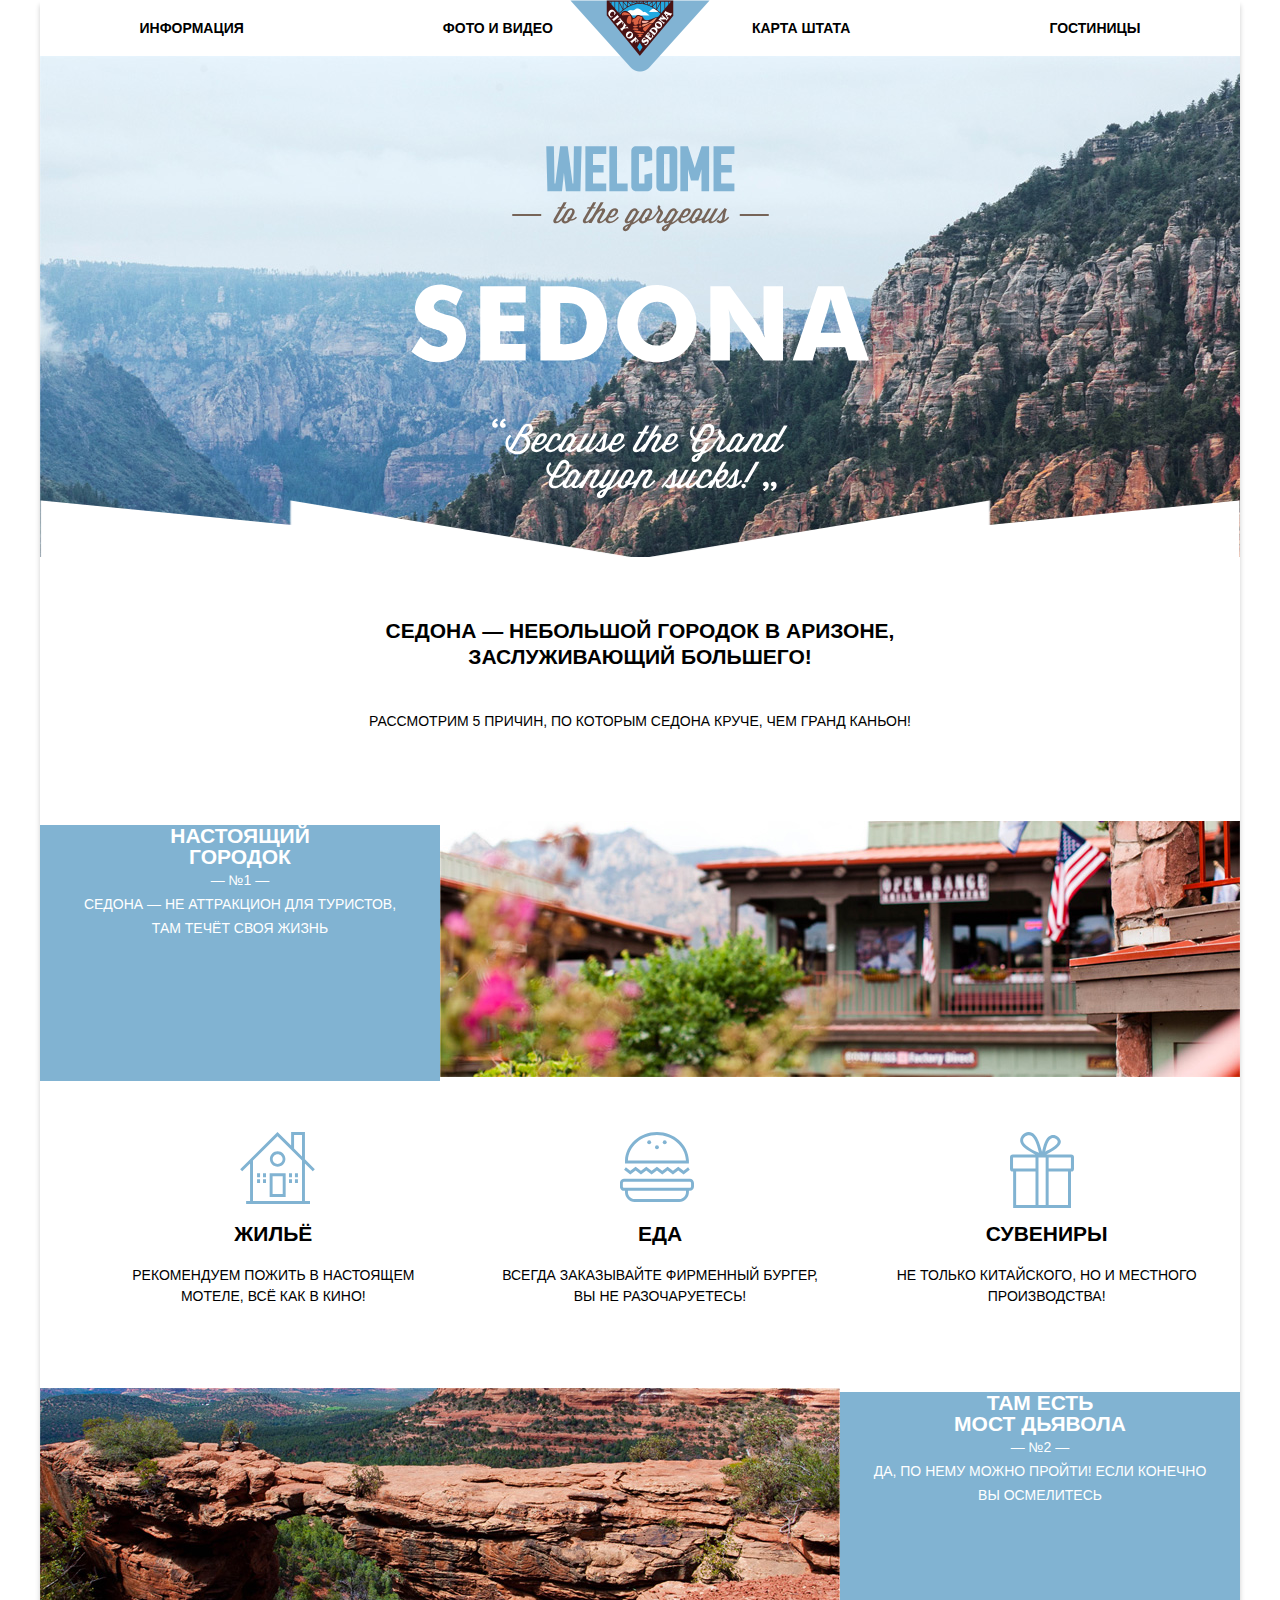
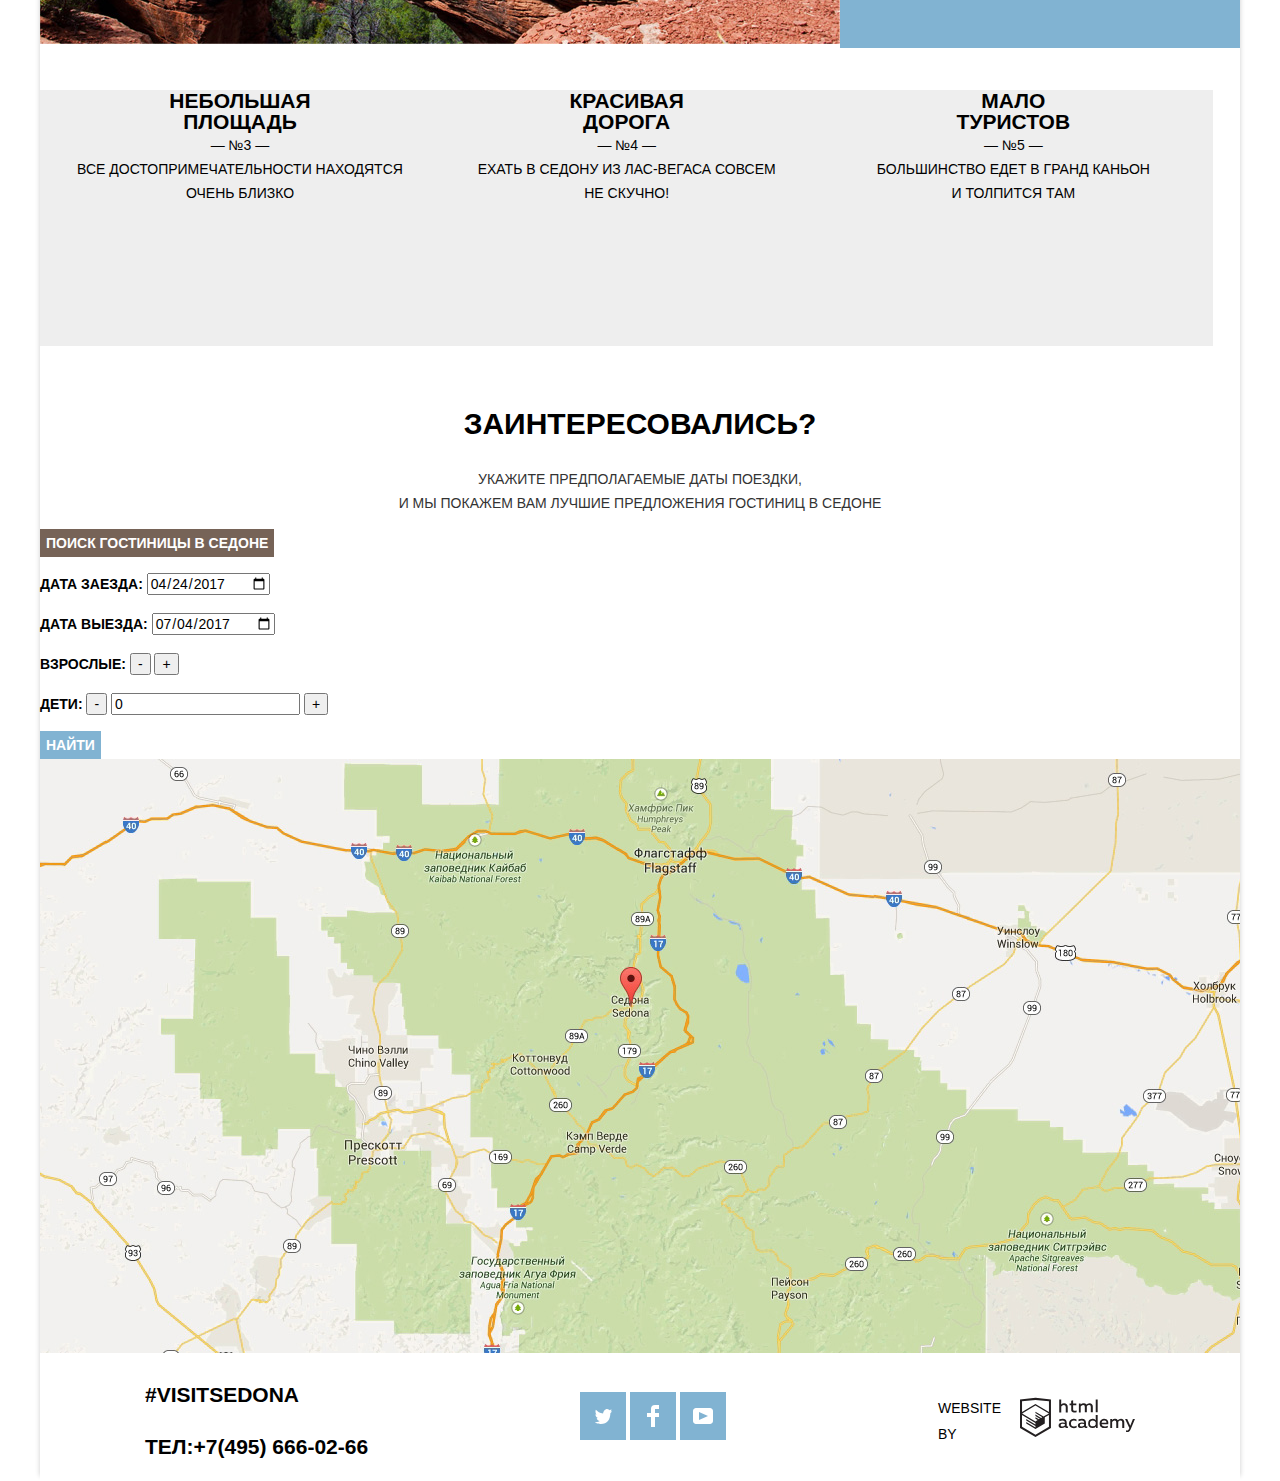
==== index.html @ 9dce5b5a "Личный проект: начинаем строить сетку на флексах" ====
<!DOCTYPE html>
<html lang="ru">
  <head>
    <meta charset="utf-8">
    <title>HTML Academy: Седона</title>
    <link href="css/normalize.css" rel="stylesheet">
    <link href="css/style.css" rel="stylesheet">
  </head>
  <body class="main-page">

    <header class="main-header">
        <a class="main-header-logo" href="index.html">
          <img src="img/logo.png" alt="Логотип в виде треугольника голубого цвета. Надпись на логотипе: City of Sedona" width="140" height="71">
        </a>
      
      <nav class="main-navigation">
        <ul class="site-navigation">
          <li class="nav-left" ><a href="info.html">Информация</a></li>
          <li class="nav-left"><a href="media.html">Фото и видео</a></li>
          
          <li class="nav-right"><a href="map.html">Карта штата</a></li>
          <li class="nav-right"><a href="hotels.html">Гостиницы</a></li>
        </ul>
      </nav>
    </header>
    <main class="container index-container">
      <h1 class="visually-hidden">Город Седона</h1>

      <section class="hero">
        <h2 class="visually-hidden">Добро пожаловать в Седону</h2>
        <p class="hero-tense">
          <img src="img/intro-welcome.svg" alt="Надпись: Добро пожаловать в великолепную Седону. Потому что Гранд Каньон плох" width="459" height="353">
        </p>
        </section>
                
      <section class="features">
        <div class="features-main">
          <h2 class="features-title">Седона — небольшой городок в Аризоне,<br>
          заслуживающий большего!</h2>
          <p class="features-tense">Рассмотрим 5 причин, по которым Седона круче, чем Гранд Каньон!</p>
        </div>
        <ul class="features-reasons">
          <li class="features-items item-№1">
            <p class="features-items-accent">Настоящий<br>
              городок<br>
              <span class="features-number">— №1 —</span><br>
              <span class="features-text">Седона — не аттракцион для туристов,<br>
              там течёт своя жизнь</span>
              </p>
              <p class="features-view">
                <img src="img/feature-picture.jpg" alt="Изображение дома с открытой верандой" width="800" height="256">
              </p>
          </li>
          <li class="features-items item-block1">
            <ul class="features-drops">
              <li class="features-housing">
                <h3>Жильё</h3>
                <p class="features-text">Рекомендуем пожить в настоящем<br>
                мотеле, всё как в кино!
                </p> 
              </li>
              <li class="features-food">
                <h3>Еда</h3>
                <p class="features-text">Всегда заказывайте фирменный бургер,<br>
                вы не разочаруетесь!
                </p>
              </li>
              <li class="features-gift">
                <h3>Сувениры</h3>
                <p class="features-text">Не только китайского, но и местного<br>
                производства!
                </p>
              </li>
            </ul>
          </li>
          <li class="features-items item-№2">
            <p class="features-view">
              <img src="img/feature-picture2.jpg" alt="Изображение скалистой местности" width="800" height="256">
            </p>
            <p class="features-items-accent">Там есть<br>
              Мост дьявола<br>
              <span class="features-number">— №2 —</span><br>
              <span class="features-text">Да, по нему можно пройти! Если конечно <br>
              вы осмелитесь</span>
            </p>
          </li>
          <li class="features-items item-block2"> <!--добавила список-->
            <ul class="features-last-items">
              <li class="features-items item-№3">
                <p class="features-items-dim">Небольшая<br>
                  площадь<br> 
                  <span class="features-number">— №3 —</span><br> 
                  <span class="features-text">Все достопримечательности находятся <br> 
                  очень близко</span>
                </p>
              </li>
              <li class="features-items item-№4">
                <p class="features-items-dim">Красивая<br>
                дорога<br> 
                  <span class="features-number">— №4 —</span><br> 
                  <span class="features-text">Ехать в Седону из Лас-Вегаса совсем<br> 
                  не скучно!</span>
                 </p>
              </li>
              <li class="features-items item-№5">
                <p class="features-items-dim">Мало<br>
                туристов<br>
                  <span class="features-number"> — №5 —</span><br> 
                  <span class="features-text">Большинство едет в Гранд Каньон<br> 
                  и толпится там</span>
                </p>
              </li>
            </ul>
          </li>
        </ul>
      </section>

      <section class="search">
        <h2 class="search-title type-face1">Заинтересовались?</h2>
        <p class="search-info type-face2">Укажите предполагаемые даты поездки,<br>
          и мы покажем вам лучшие предложения гостиниц в Седоне</p>
        <p> <button class="button button-dark" type="button">Поиск гостиницы в Седоне</button></p>

        <div class="search-form">
        <form action="https://echo.htmlacademy.ru" method="post">
          <p class="input-info">
            <label for="date-of-arrival">Дата заезда:</label>
            <input type="date" id="date-of-arrival" name="date" value="2017-04-24">
          </p>
          <p class="input-info">
            <label for="date-of-departure">Дата выезда:</label>
            <input type="date" id="date-of-departure" name="date" value="2017-07-04">
          </p>
          <p class="input-info">Взрослые:
            <button type="button">-</button>
            <label class="visually-hidden">Укажите количество взрослых
            <input type="number" name="adults" value="2">
            </label>
            <button type="button">+</button>
          </p>
          <p class="input-info">Дети:
            <button type="button">-</button>
            <label class="visually-hidden">Укажите количество детей</label>
            <input type="number" name="children" value="0">
            <button type="button">+</button>
          </p>
          <button class="button button-light" type="submit">Найти</button>
        </form>
        </div>
      </section>
      <section class="map">
      <img src="img/map.jpg" alt="Город Седона на карте штата" width="1200" height="593">
      </section>
    </main>

    <footer class="main-footer">
      <p class="footer-contacts"> 
        <span>#visitSEDONA</span><br>
        <a href="tel:+74956660266">Тел:+7(495) 666-02-66</a>
      </p>
      <ul  class="footer-social">
        <li>
          <a class="social-button" href="#" aria-label="Твиттер">
          <svg xmlns="http://www.w3.org/2000/svg" xmlns:xlink="http://www.w3.org/1999/xlink" width="17" height="15" viewBox="0 0 17 15"><path fill="#FFF" d="M10.95.144c1.685-.496 2.984.27 3.577 1.179.673-.231 1.331-.481 2.011-.708a2.345 2.345 0 0 1-.857 1.768c.685.17 1.304-.491 1.304-.491-.169 1-1.006 1.788-1.563 2.024-.231 6.75-3.175 11.217-10.077 11.082h-.446c-.41 0-4.164-.46-4.898-1.887 2.271.196 3.893-.422 4.693-1.177-.96-.3-2.679-.477-2.979-2.95.349.106.564.228 1.19.119C1.705 8.247.374 7.53.448 5.33c.285.328 1.067.536 1.34.472C1.085 5.561-.182 2.442.894.85c1.818 1.854 3.735 3.606 7.152 3.773C8.254 2.33 9.183.793 10.95.144z"/></svg>
          </a>
        </li>
        <li>
          <a class="social-button" href="#" aria-label="Фейсбук">
          <svg xmlns="http://www.w3.org/2000/svg" width="12" height="22" viewBox="0 0 12 22"><path fill="#FFF" d="M12 4V0H8a4 4 0 0 0-4 4v4H0v4h4v10h4V12h4V8H8V4h4z"/></svg>
          </a>
        </li>
        <li>
          <a class="social-button" href="#" aria-label="YouTube">
            <svg xmlns="http://www.w3.org/2000/svg" xmlns:xlink="http://www.w3.org/1999/xlink" width="20" height="16" viewBox="0 0 20 16"><path fill="#FFF" d="M17 0H3C1.35 0 0 1.35 0 3v10c0 1.65 1.35 3 3 3h14c1.65 0 3-1.35 3-3V3c0-1.65-1.35-3-3-3zM6.027 11.998V4.002L15.014 8l-8.987 3.998z"/></svg>
          </a>
        </li>
      </ul>
      <p class="footer-copyright"> Website by 
        <a href="https://htmlacademy.ru/intensive/htmlcss">
        <svg id="Layer_1" data-name="Layer 1" xmlns="http://www.w3.org/2000/svg" width="115" height="41" viewBox="0 0 108.08 36.85"><title>logo-htmlacademy-small1</title><path d="M44.61,26.88a2,2,0,0,0,.55-0.1v1.33a3.25,3.25,0,0,1-1.18.21,1.67,1.67,0,0,1-1.67-1,4.84,4.84,0,0,1-3.14,1.08c-1.51,0-2.91-.83-2.91-2.55,0-2.13,2-2.79,3.71-2.79a11.08,11.08,0,0,1,2.17.25v-0.3c0-1-.76-1.77-2.19-1.77a7.42,7.42,0,0,0-3,.64v-1.7a10.21,10.21,0,0,1,3.19-.55c2.36,0,3.81,1.12,3.81,3.65v3a0.54,0.54,0,0,0,.49.59h0.17Zm-6.44-1.13A1.35,1.35,0,0,0,39.63,27h0.11a3.39,3.39,0,0,0,2.41-1V24.58a9.72,9.72,0,0,0-1.81-.21c-1,0-2.16.33-2.16,1.38h0Zm12.36-6.11a5,5,0,0,1,2.57.64V22a4.08,4.08,0,0,0-2.3-.7,2.75,2.75,0,1,0,0,5.49,5,5,0,0,0,2.43-.64v1.71a6.27,6.27,0,0,1-2.76.57A4.21,4.21,0,0,1,46,24.51q0-.21,0-0.41a4.32,4.32,0,0,1,4.18-4.46h0.38Zm12.17,7.24a2,2,0,0,0,.55-0.1v1.33a3.25,3.25,0,0,1-1.18.21,1.67,1.67,0,0,1-1.67-1,4.84,4.84,0,0,1-3.14,1.08c-1.51,0-2.91-.83-2.91-2.55,0-2.13,2-2.79,3.71-2.79a11.08,11.08,0,0,1,2.17.25v-0.3c0-1-.76-1.77-2.19-1.77a7.42,7.42,0,0,0-3,.64v-1.7a10.21,10.21,0,0,1,3.19-.55c2.36,0,3.81,1.12,3.81,3.65v3a0.54,0.54,0,0,0,.49.59h0.17Zm-6.44-1.13A1.35,1.35,0,0,0,57.73,27h0.11a3.39,3.39,0,0,0,2.41-1V24.58a9.72,9.72,0,0,0-1.81-.21c-1.06,0-2.16.33-2.16,1.38h0ZM73,16V28.2H71.35V26.88a3.88,3.88,0,0,1-3.19,1.54,4.4,4.4,0,0,1,0-8.78,3.81,3.81,0,0,1,3,1.3V16H73Zm-4.53,5.22a2.76,2.76,0,1,0,0,5.52A2.86,2.86,0,0,0,71.15,25V23A2.91,2.91,0,0,0,68.49,21.27ZM79,19.64c3.31,0,4.46,2.68,3.92,5.09H76.7c0.21,1.5,1.67,2.11,3.19,2.11a6.11,6.11,0,0,0,2.64-.59v1.6a7.14,7.14,0,0,1-3,.57C77,28.42,74.78,27,74.78,24a4.18,4.18,0,0,1,4-4.39H79Zm0.09,1.54a2.28,2.28,0,0,0-2.44,2.1v0.06H81.3A2,2,0,0,0,79.13,21.18Zm5.73,7V19.87h1.65v1a3.81,3.81,0,0,1,2.78-1.27A2.86,2.86,0,0,1,91.89,21a4.12,4.12,0,0,1,2.91-1.33A3.06,3.06,0,0,1,98,23V28.2h-1.9V23.05a1.59,1.59,0,0,0-1.42-1.75H94.42a2.8,2.8,0,0,0-2.07,1.12V28.2h-1.9V23.05A1.59,1.59,0,0,0,89,21.31H88.8a3,3,0,0,0-2.21,1.29v5.63H84.86Zm21.31-8.33h1.9l-3.91,9.46c-0.9,2.17-2.09,2.86-3.35,2.86a4.76,4.76,0,0,1-1.1-.14V30.46a2.86,2.86,0,0,0,.85.12c0.9,0,1.58-.64,2.07-1.9l0.17-.42-4-8.4h2l2.86,6.29ZM38.73,1.46V6.22a3.81,3.81,0,0,1,2.7-1.14,3.25,3.25,0,0,1,3.44,3.4v5.15H43V8.72a1.81,1.81,0,0,0-1.61-2h-0.3a2.93,2.93,0,0,0-2.32,1.39v5.52h-1.9V1.46h1.9ZM49.94,2.31v3h3V6.91h-3v3.81c0,1.1.5,1.46,1.58,1.46a4.49,4.49,0,0,0,1.69-.33v1.6A6.8,6.8,0,0,1,51,13.8a2.55,2.55,0,0,1-2.86-2.74V6.89H46.58V5.26h1.5V2.74Zm5.4,11.31V5.28H57v1A3.81,3.81,0,0,1,59.77,5a2.86,2.86,0,0,1,2.6,1.33A4.12,4.12,0,0,1,65.28,5,3.06,3.06,0,0,1,68.44,8.4v5.21h-1.9V8.46a1.59,1.59,0,0,0-1.42-1.75H64.89a2.8,2.8,0,0,0-2.07,1.12v5.78h-1.9V8.46A1.59,1.59,0,0,0,59.5,6.71H59.27A3,3,0,0,0,57.06,8v5.63H55.34ZM71.17,1.45H73V13.6H71.17V1.45ZM14.71,0H14.55L0,1.54V28.21l14.55,8.66,14.55-8.66V1.54Zm12.5,27.1L14.55,34.64,1.9,27.12V16.18l12.59,7.5V25L5.86,19.9v1.31l8.68,5.21v1.39L5.87,22.65V24l8.68,5.21,8.75-5.24V18.31L27.2,16V27.12Zm0-12.53-3.48,2-1.6,1L14.51,13v1.31L21,18.23H21l-0.14.09-1,.54-5.37-3.2V17l4.24,2.52-1,.67-3.2-1.9v1.31l2.1,1.24L14.5,22.1,2,14.65,14.51,7.11Zm0-1.32L14.49,5.76,1.91,13.25v-10L14.56,1.92,27.21,3.25v10h0Z" transform="translate(0 -0.02)" fill="#231f20"/></svg>
        </a>
      </p>
    </footer>

  </body>
</html>
---- css/style.css ----
@font-face {
    font-family: '_ptsans';
    src: url('fonts/._ptsans.woff') format('woff'),
         url('fonts/._ptsans.woff2') format('woff2'),
         url('fonts/._ptsansbold.woff') format('woff2'),
         url('fonts/._ptsansbold.woff') format('woff');
    font-weight: normal;
    font-style: normal;
}

html {
    font-family: "PT Sans", Arial, sans-serif;
    font-size: 14px;
    line-height: 26px;
    font-weight: 400;
    color: #000000;
    text-transform: uppercase;
} 

*, *::before, *::after {
   box-sizing: border-box; 
} 

.visually-hidden {
	position: absolute !important;
	clip: rect(1px 1px 1px 1px); /* IE6, IE7 */
	clip: rect(1px, 1px, 1px, 1px);
	padding:0 !important;
	border:0 !important;
	height: 1px !important; 
	width: 1px !important; 
	overflow: hidden;
}

a {
    text-decoration: none;
}

img {
    max-width: 100%;
    height: auto;
}
li {
 list-style: none;   
}

body {  
    margin: 0;
    padding: 0;       
    background-color: #f2f2f2; 
}   

.main-page,
.inner-page {
    margin: 0 auto;
    width: 1200px;
    
    background-color: #ffffff;
    box-shadow: 
    -5px 0 5px -5px rgba(0, 1, 1, 0.2),
    5px 0 5px -5px rgba(0, 1, 1, 0.2);
}

.main-header {  
    background-color: #ffffff;  
    min-height: 56px; 
    display: flex;
    /*align-items: center;*/  
    justify-content: space-around;
    position: relative;
}


.main-header-logo {
    margin-top: 0;
    width: 140px;
    height: 71px;
    position: absolute; 
    z-index: 1;  
} 

.main-header .site-navigation {
    width: 1200px;
    margin: 0;
    padding: 0;
    font: inherit;
    font-weight: 700;
    list-style: none;
    display: flex;
    flex-wrap: wrap;
    flex-direction: row;
    justify-content: space-around;
    align-items: center;
    height: 56px;      
}

.site-navigation a {
        color: #000000;       
}
  
.site-navigation a:hover {
    color: #81b3d2;  
    background-color: #ffffff;
}

.site-navigation a:focus {
  color: rgba(0, 0, 0, 0.3);
  background-color: #ffffff;
}

  .site-navigation a:active {
    color: #766357;  
    background-color: #ffffff;
}

.button {
    font: inherit;
    font-weight: 700;
    text-align: center;
    color: #ffffff;
    vertical-align: middle;
    text-transform: uppercase;
    border: none;
}

.button-light {
     background-color: #81b3d2; 
} 

.button-light:hover {
     background-color: #669ec0; 
} 

.button-light:focus {
    color: rgba(255, 255, 255, 0.3);
    background-color: #5496bd; 
} 

.button-dark {
     background-color: #766357; 
} 

.button-dark:hover {
     background-color: #604e43; 
} 

.button-dark:focus {
    color: rgba(255, 255, 255, 0.3);
    background-color: #503e33; 
} 

.type-face1 {
    font-weight: 700;
    font-size: 30px;
    line-height: 36px;
    text-align: center;
}

.type-face2 {
    color: #333333;
    font-weight: 400;
    font-size: 14px;
    line-height: 24px;
    text-align: center;
}
    
.input-info {
    color: #000000;
    font-weight: 700;
    font-size: 14px;
    line-height: 26px;
    
}

  
/*сетка для главной страницы*/

.index-container {
    width: 1200px;
    min-height: 2586px;
}

.hero {    /*block*/
    text-align: center;
    min-height: 501px; 
    padding-top: 76px;
    background-image: url("../img/background-photo.jpg");
    background-size: cover;
    background-color: #dae8f2;
    background-repeat: no-repeat;
    position: relative;
}

.hero::after {
    content: "";
    display: block;
    min-width: 1200px;
    min-height: 59px;
    background-image: url("../img/polygon.png");
    background-size:  1200px 59px;
    background-repeat: no-repeat;
    position: absolute;
    bottom: -2px;
}

.features {
    width: 1200px;
    min-height: 1240px;
    display: flex;
    flex-direction: column;
    justify-content: center;
    
}

.features-main { /*обычный блок*/
    width: 1200px;
    /*display: flex;
    flex-direction: column;
    justify-content: center;*/ 
    text-align: center;
}

.features-reasons {
    list-style: none;
}

.features-number,
.features-text {
    font-weight: 400;
    font-size: 14px;
    line-height: 21px;
}
    
.features h2 { 
    background-color: #ffffff;   
}
    
.features-title {  /*обычный блок*/
    font-weight: 700;
    font-size: 21px;
    line-height: 26px;
    margin-top: 61px;
    margin-bottom: 38px;
    /*width: 440px; не получается по макету*/      
}
.features-tense {  /*обычный блок*/
 /*width: 489px; не получается по макету*/  
 margin-bottom: 56px;
}

.features-items-accent {
    color: #ffffff;
    background-color: #81b3d2;
    font-weight: 700;
    font-size: 21px;
    line-height: 21px;
    margin-left: 0;
    width: 400px;/**не входит в ширину контента 280px по макету*/
    min-height: 256px;
    /*padding-top: 46px;
    padding-bottom: 64px;
    padding-left: 60px;
    padding-right: 60px; у второго блока другие паддинги*/
    text-align: center;
}

.features-items { /*для всех блоков в features*/
 width: 1200px;
 display: flex;
 flex-direction: row;
 justify-content:space-between;
 align-items: center;
 margin-left: -40px; /*почему?*/
 margin-right: 0;
}

.features-items-dim {
    font-weight: 700;
    font-size: 21px;
    line-height: 21px;
    color: #000000;
    background-color: #eeeeee;
    margin-left: 0;
    width: 400px;
    min-height: 256px;
    text-align: center;
}

.features-items-dim {
    font-weight: 700;
    font-size: 21px;
    line-height: 21px;
    color: #000000;
    background-color: #eeeeee;
}

.features-drops h3 {
    font-weight: 700;
    font-size: 21px;
    line-height: 21px;    
}

.features-drops li {    
    list-style: none;
    text-align: center; 
    width: 400px; 
}

.features-drops {
    position: relative;
    display: flex;
    width: 1200px;
    /*min-height: 337px;*/
    justify-content: space-between;
    align-items: center;
    margin-top: 100px;
    margin-bottom: 50px;
}

.features-drops .features-housing::before,
.features-drops .features-food::before,
.features-drops .features-gift::before {
    content: "";
    display: block;
    min-width: 80px;
    min-height: 80px;
    position: absolute;
    display: block;
    top: -70px;  
}

.features-drops .features-housing::before {
    background-image: url("../img/icon-1.svg");
    background-size: 75px 72px;  
    background-repeat: no-repeat;  
    left: 200px;   
}

.features-drops .features-food::before {
    background-image: url("../img/icon-3.svg");
    background-size: 74px 70px;  
    background-repeat: no-repeat;  
    left: 580px;
}

.features-drops .features-gift::before {
    background-image: url("../img/icon-2.svg");
    background-size: 64px 76px;  
    background-repeat: no-repeat;  
    right: 150px;
}

.features-last-items {
    display: flex;
    width: 1200px;
    justify-content: space-between;
    align-items: center;
    max-width: 0 auto;
   
}

.features-number,
.features-text {
    font-weight: 400;
    font-size: 14px;
    line-height: 21px;
}

.main-footer {
    display: flex;
    list-style: none;
    color: #000000;
    display: flex;
    height: 120px;
    justify-content: space-around;
    align-items: center;
    background-color: #ffffff;
    margin: 0 auto;
  }
  
.main-footer a {
    color: #000000;
} 

.footer-contacts {
    font-size: 21px;
    line-height: 26px;
    font-weight: 700;
    min-height: 48px;
    width: 223px;
    margin: 0 auto;
   
}


.footer-contacts a {
    display: block;
    width: 230px;
    /*height: 20px;*/
    text-align: left;
}
   

.footer-social {
    display: flex;
    width: 150px;
    min-height: 48px;
    flex-wrap: wrap;
    justify-content: space-around;
    list-style: none;
    margin: 0 auto;
    padding: 0;
}

.social-button {
    background-color: #81b3d2;
    display: flex;
    width: 46px;
    height: 48px;
    align-items: center;
    justify-content: center;  
    margin-bottom: 10px;   
}

.social-button:hover {
    background-color: #669ec0;
}
.social-button:focus {
    background-color: #5496bd;
}
.social-button:focus path {
    fill: #81b3d2; 
}
  
.footer-copyright { 
    display: flex;
    font-size: 14px;
    line-height: 26px;
    font-weight: 400;
    width: 197px;
    /*min-height: 48px;*/
    margin: 0 auto;
    justify-content: space-between; 
    align-items: center;
   
}

.footer-copyright a:hover path {
    fill: #81b3d2; 
}

.footer-copyright a:focus path {
    fill: #bdbbbc; 
}
  
/* для  hotels.html*/

.hotels-container {  
    background-image: url("../img/filter-background.jpg");
    background-size: 1200px 562px;
    background-repeat: no-repeat;
}
.select-form {
    color: #ffffff;
}


.select-form p {
    font-weight: 700;
    font-size: 16px;
    line-height: 21px;
    text-align: left;
}

.select-form span,
.select-form button {
    font-weight: 400;
    font-size: 14px;
    line-height: 21px;
    color: #ffffff;
    background: transparent;
}



.selected-hotels h3 {
    font-weight: 700;
    font-size: 21px;
    line-height: 26px;
    text-align: left;
}

.selected-hotel span {
    color: #333333;
    font-weight: 400;
    font-size: 14px;
    line-height: 21px;
    text-align: left;
}

.rating {
    color: #666666;
    font-weight: 400;
    font-size: 14px;
    line-height: 21px;
    text-align: center;
    background-color: #f2f2f2;
}


.selected-result p {
    color: #000000;
    font-weight: 400;
    font-size: 12px;
    line-height: 18px;
}

.button-sort {
    color: rgba(0, 0, 0, 0.3);
    font-weight: 400;
    font-size: 12px;
    line-height: 18px;
    background-color:#ffffff;
    border: none;
    border-bottom: 1px dashed #81b3d2;

}

.button-sort:hover {
    color: #81b3d2;
}

.button-sort:focus {
    color: #000000;
    border-bottom: none; 
}

/*.button:active {
    color: #81b3d2;
    border-bottom: none;
}*/

.button-updown {
width: 20px;
height: 20px;
background-color:#ffffff;
background-size: 11px 10px;
background-position: center;
background-repeat: no-repeat;
border: none;
}

.button-updown-up {
    background-image: url("../img/grey-icon-up-dir.png");   
}
.button-updown-up:hover {
    background-image: url("../img/black-icon-up-dir.png");   
}
.button-updown-up:focus,
.button-updown-up:active {
    background-image: url("../img/blue-icon-up-dir.png");   
}


.button-updown-down{
    background-image: url("../img/grey-icon-down-dir.png");   
}
.button-updown-down:hover {
    background-image: url("../img/black-icon-down-dir.png");   
}
.button-updown-down:focus /*,
.button-updown-down:active*/ {
    background-image: url("../img/blue-icon-down-dir.png");   
}
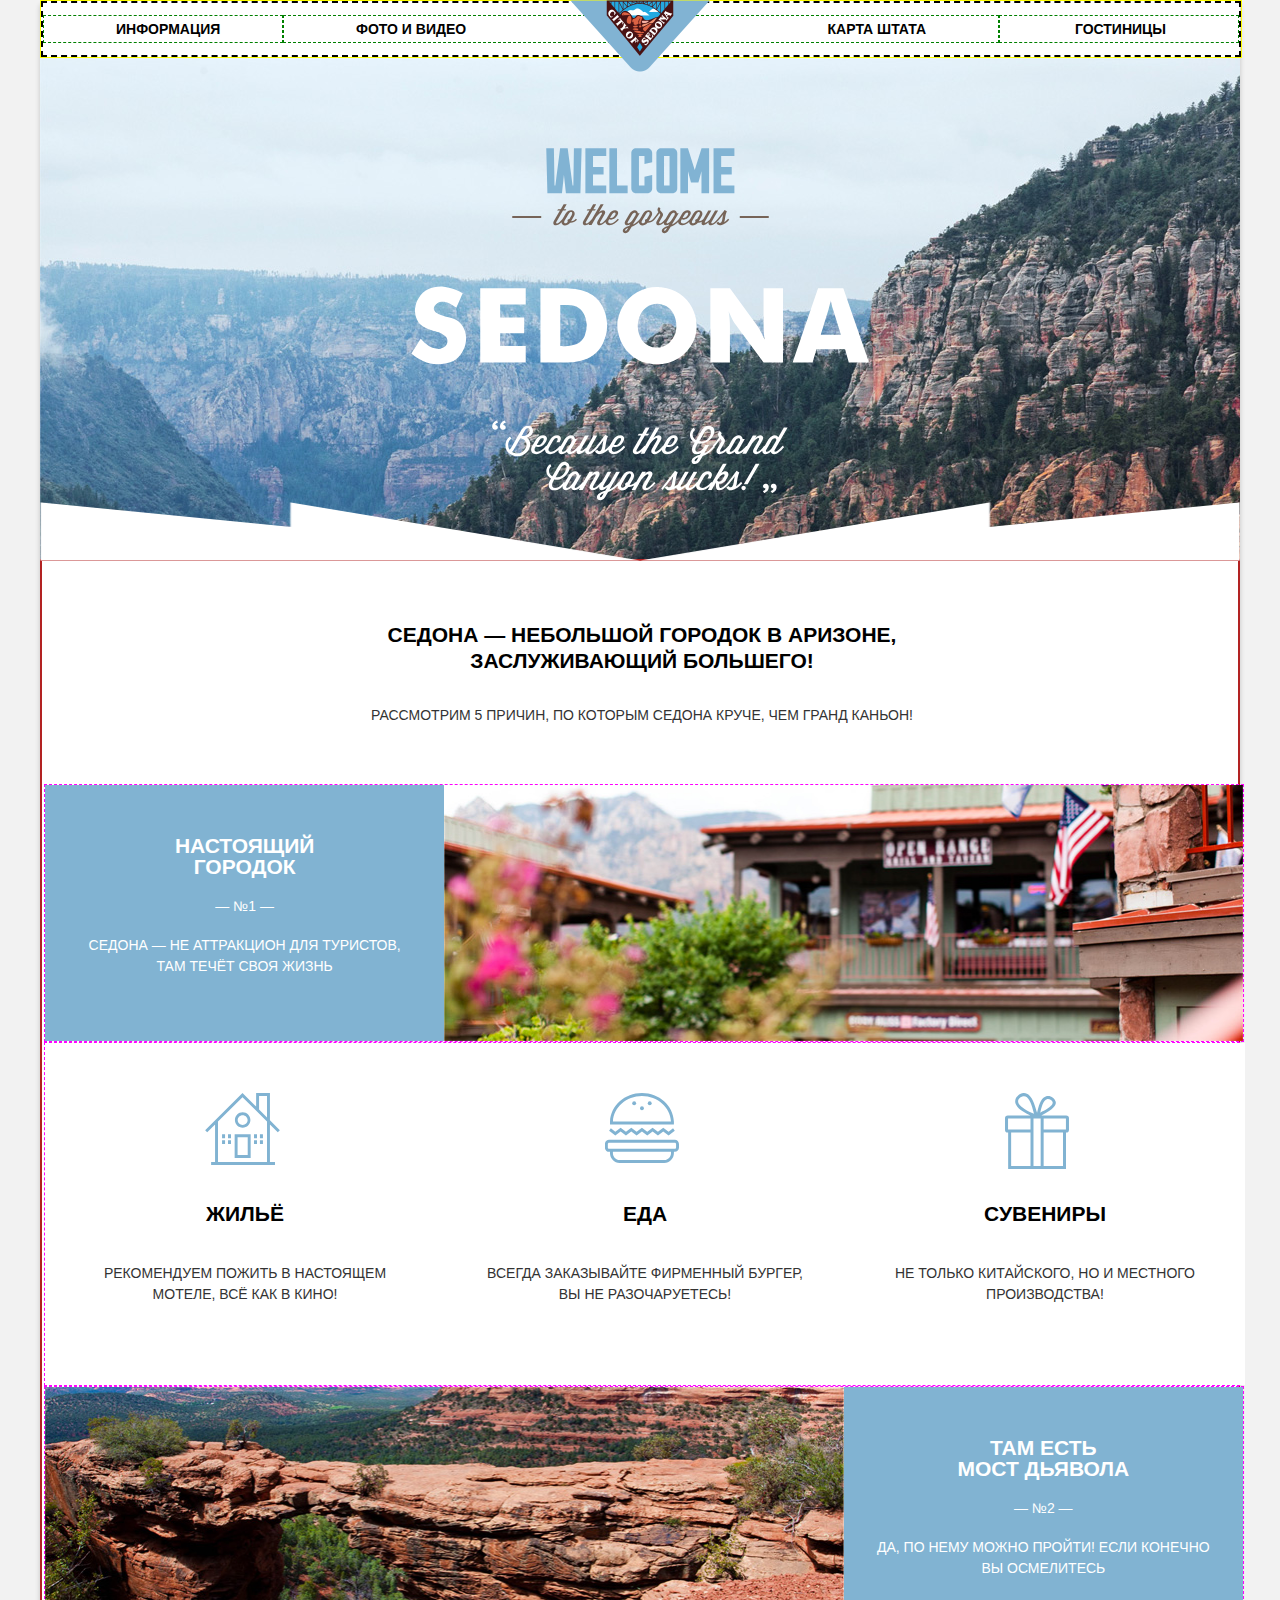
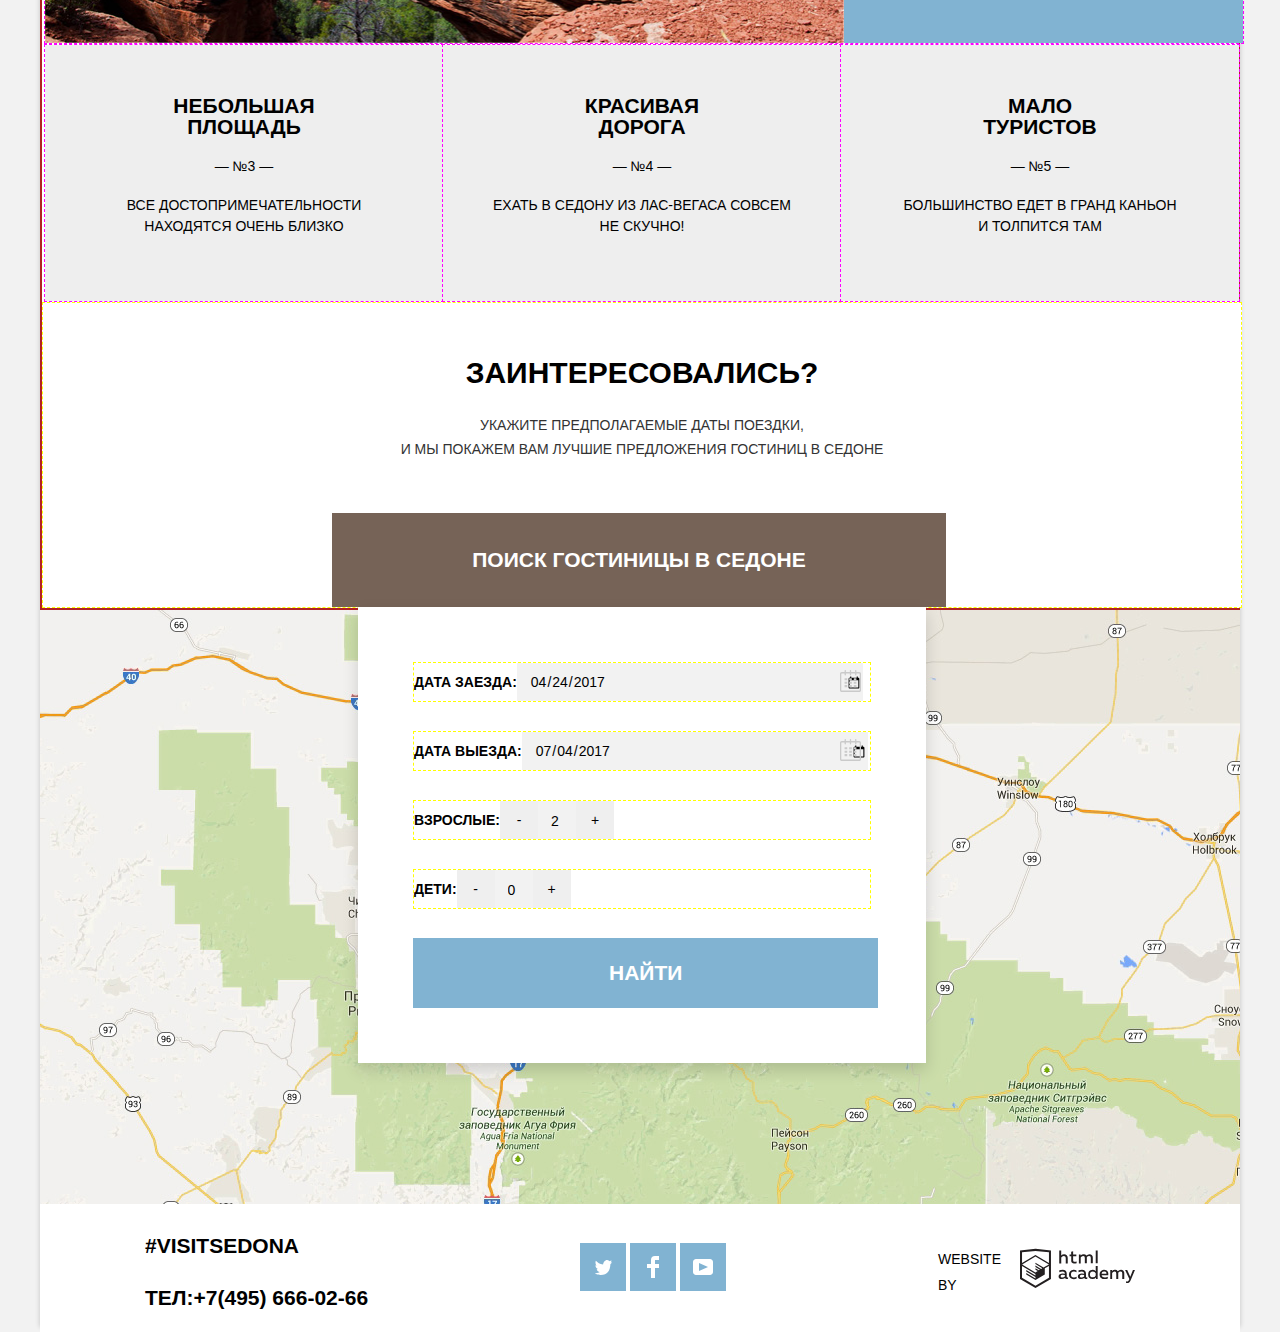
==== commit 9e85c8e8: "Личный проект начинаем строить сетку. Внеены изменения, главная страница" ====
--- a/index.html
+++ b/index.html
@@ -15,11 +15,10 @@
       
       <nav class="main-navigation">
         <ul class="site-navigation">
-          <li class="nav-left" ><a href="info.html">Информация</a></li>
-          <li class="nav-left"><a href="media.html">Фото и видео</a></li>
-          
-          <li class="nav-right"><a href="map.html">Карта штата</a></li>
-          <li class="nav-right"><a href="hotels.html">Гостиницы</a></li>
+            <li class="nav" ><a href="info.html">Информация</a></li>
+            <li class="nav"><a href="media.html">Фото и видео</a></li>
+            <li class="nav"><a href="map.html">Карта штата</a></li>
+            <li class="nav"><a href="hotels.html">Гостиницы</a></li> 
         </ul>
       </nav>
     </header>
@@ -34,120 +33,132 @@
         </section>
                 
       <section class="features">
+
         <div class="features-main">
           <h2 class="features-title">Седона — небольшой городок в Аризоне,<br>
           заслуживающий большего!</h2>
           <p class="features-tense">Рассмотрим 5 причин, по которым Седона круче, чем Гранд Каньон!</p>
         </div>
+
         <ul class="features-reasons">
-          <li class="features-items item-№1">
-            <p class="features-items-accent">Настоящий<br>
-              городок<br>
-              <span class="features-number">— №1 —</span><br>
-              <span class="features-text">Седона — не аттракцион для туристов,<br>
-              там течёт своя жизнь</span>
-              </p>
-              <p class="features-view">
-                <img src="img/feature-picture.jpg" alt="Изображение дома с открытой верандой" width="800" height="256">
-              </p>
+          <li class="features-items features-items-accent"> 
+            <div class="features-block features-block-left"> 
+            <h3>Настоящий<br>
+              городок</h3>
+              <p class="features-number">— №1 —</p>
+              <p class="features-text">Седона — не аттракцион для туристов,<br>
+              там течёт своя жизнь</p>
+            </div>
+            <p class="features-view">
+                <img src="img/feature-picture.jpg" alt="" width="800" height="256">
+              </p> 
+          </li>          
+          <li class="features-items features-items-accent"> 
+            <div class="features-block features-block-right"> 
+            <h3>Там есть<br>
+              Мост дьявола</h3>
+              <p class="features-number">— №2 —</p>
+              <p class="features-text">Да, по нему можно пройти! Если конечно <br>
+              вы осмелитесь</p>
+          </div>
+          <p class="features-view"> 
+            <img src="img/feature-picture2.jpg" alt="" width="800" height="256">
+          </p>
           </li>
-          <li class="features-items item-block1">
+
+           <li class="features-items features-items-dim"> <!--надо ли обернуть в блок для ордера?-->
+             <div class="features-block"> 
+                <h3>Небольшая<br>
+                  площадь</h3> 
+                  <p class="features-number">— №3 —</p>
+                  <p class="features-text">Все достопримечательности <br> 
+                    находятся очень близко</p>
+                  </div>
+              </li>
+
+              <li class="features-items features-items-dim">
+                <div class="features-block"> 
+                <h3>Красивая<br>
+                дорога</h3>
+                  <p class="features-number">— №4 —</p>
+                  <p class="features-text">Ехать в Седону из Лас-Вегаса совсем<br> 
+                  не скучно!</p>
+                </div>
+              </li>
+
+              <li class="features-items features-items-dim">
+                <div class="features-block"> 
+                  <h3>Мало<br>
+                туристов</h3>
+                  <p class="features-number"> — №5 —</p>
+                  <p class="features-text">Большинство едет в Гранд Каньон<br> 
+                  и толпится там</p>
+                </div>
+              </li>
+          <li class="features-items features-items-drops">
             <ul class="features-drops">
-              <li class="features-housing">
+              
+              <li class="features-housing"> 
+                <div class="features-block features-block-drops"> 
                 <h3>Жильё</h3>
                 <p class="features-text">Рекомендуем пожить в настоящем<br>
                 мотеле, всё как в кино!
                 </p> 
+                </div>
               </li>
               <li class="features-food">
+                <div class="features-block features-block-drops"> 
                 <h3>Еда</h3>
                 <p class="features-text">Всегда заказывайте фирменный бургер,<br>
                 вы не разочаруетесь!
                 </p>
+                </div>
               </li>
               <li class="features-gift">
+                <div class="features-block features-block-drops">
                 <h3>Сувениры</h3>
                 <p class="features-text">Не только китайского, но и местного<br>
                 производства!
                 </p>
-              </li>
-            </ul>
-          </li>
-          <li class="features-items item-№2">
-            <p class="features-view">
-              <img src="img/feature-picture2.jpg" alt="Изображение скалистой местности" width="800" height="256">
-            </p>
-            <p class="features-items-accent">Там есть<br>
-              Мост дьявола<br>
-              <span class="features-number">— №2 —</span><br>
-              <span class="features-text">Да, по нему можно пройти! Если конечно <br>
-              вы осмелитесь</span>
-            </p>
-          </li>
-          <li class="features-items item-block2"> <!--добавила список-->
-            <ul class="features-last-items">
-              <li class="features-items item-№3">
-                <p class="features-items-dim">Небольшая<br>
-                  площадь<br> 
-                  <span class="features-number">— №3 —</span><br> 
-                  <span class="features-text">Все достопримечательности находятся <br> 
-                  очень близко</span>
-                </p>
-              </li>
-              <li class="features-items item-№4">
-                <p class="features-items-dim">Красивая<br>
-                дорога<br> 
-                  <span class="features-number">— №4 —</span><br> 
-                  <span class="features-text">Ехать в Седону из Лас-Вегаса совсем<br> 
-                  не скучно!</span>
-                 </p>
-              </li>
-              <li class="features-items item-№5">
-                <p class="features-items-dim">Мало<br>
-                туристов<br>
-                  <span class="features-number"> — №5 —</span><br> 
-                  <span class="features-text">Большинство едет в Гранд Каньон<br> 
-                  и толпится там</span>
-                </p>
+                </div>
               </li>
             </ul>
           </li>
         </ul>
-      </section>
-
-      <section class="search">
-        <h2 class="search-title type-face1">Заинтересовались?</h2>
-        <p class="search-info type-face2">Укажите предполагаемые даты поездки,<br>
+      <div class="search"> 
+        <h2 class="search-title">Заинтересовались?</h2>
+        <p class="search-info">Укажите предполагаемые даты поездки,<br>
           и мы покажем вам лучшие предложения гостиниц в Седоне</p>
-        <p> <button class="button button-dark" type="button">Поиск гостиницы в Седоне</button></p>
-
-        <div class="search-form">
-        <form action="https://echo.htmlacademy.ru" method="post">
-          <p class="input-info">
-            <label for="date-of-arrival">Дата заезда:</label>
-            <input type="date" id="date-of-arrival" name="date" value="2017-04-24">
-          </p>
-          <p class="input-info">
-            <label for="date-of-departure">Дата выезда:</label>
-            <input type="date" id="date-of-departure" name="date" value="2017-07-04">
-          </p>
-          <p class="input-info">Взрослые:
-            <button type="button">-</button>
-            <label class="visually-hidden">Укажите количество взрослых
-            <input type="number" name="adults" value="2">
-            </label>
-            <button type="button">+</button>
-          </p>
-          <p class="input-info">Дети:
-            <button type="button">-</button>
-            <label class="visually-hidden">Укажите количество детей</label>
-            <input type="number" name="children" value="0">
-            <button type="button">+</button>
-          </p>
-          <button class="button button-light" type="submit">Найти</button>
-        </form>
-        </div>
-      </section>
+         <button class="button button-dark" type="button">Поиск гостиницы в Седоне</button>
+          <form class="search-form" action="https://echo.htmlacademy.ru" method="post">
+            <p class="input-info">
+              <label for="date-of-arrival">Дата заезда:</label>
+              <input  class="info-date" type="date" id="date-of-arrival" name="date" value="2017-04-24">
+              <svg xmlns="http://www.w3.org/2000/svg" width="21" height="22" viewBox="0 0 21 22"><path d="M19.251 2.025h-2.845V.648c0-.381-.294-.689-.656-.689-.363 0-.656.308-.656.689v1.377h-3.938V.648c0-.381-.294-.689-.655-.689-.363 0-.657.308-.657.689v1.377H5.906V.648c0-.381-.294-.689-.656-.689-.363 0-.657.308-.657.689v1.377H1.75C.784 2.025 0 2.847 0 3.862v16.302C0 21.179.784 22 1.75 22h17.501c.966 0 1.749-.821 1.749-1.836V3.862c0-1.015-.783-1.837-1.749-1.837zm.437 18.139a.448.448 0 0 1-.437.459H1.75a.45.45 0 0 1-.438-.459V3.862a.45.45 0 0 1 .438-.459h2.844v1.378c0 .381.294.689.657.689.362 0 .656-.308.656-.689V3.403h3.938v1.378c0 .381.294.689.657.689.361 0 .655-.308.655-.689V3.403h3.938v1.378c0 .381.293.689.656.689.362 0 .656-.308.656-.689V3.403h2.845c.241 0 .437.206.437.459v16.302z"/><path d="M4.594 8.225h2.625v2.066H4.594zM4.594 11.668h2.625v2.067H4.594zM4.594 15.112h2.625v2.066H4.594zM9.188 15.112h2.625v2.066H9.188zM9.188 11.668h2.625v2.067H9.188zM9.188 8.225h2.625v2.066H9.188zM13.781 15.112h2.625v2.066h-2.625zM13.781 11.668h2.625v2.067h-2.625zM13.781 8.225h2.625v2.066h-2.625z"/></svg>
+            </p>
+            <p class="input-info">
+              <label for="date-of-departure">Дата выезда:</label>
+              <input class="info-date" type="date" id="date-of-departure" name="date" value="2017-07-04">
+              <svg xmlns="http://www.w3.org/2000/svg" width="21" height="22" viewBox="0 0 21 22"><path d="M19.251 2.025h-2.845V.648c0-.381-.294-.689-.656-.689-.363 0-.656.308-.656.689v1.377h-3.938V.648c0-.381-.294-.689-.655-.689-.363 0-.657.308-.657.689v1.377H5.906V.648c0-.381-.294-.689-.656-.689-.363 0-.657.308-.657.689v1.377H1.75C.784 2.025 0 2.847 0 3.862v16.302C0 21.179.784 22 1.75 22h17.501c.966 0 1.749-.821 1.749-1.836V3.862c0-1.015-.783-1.837-1.749-1.837zm.437 18.139a.448.448 0 0 1-.437.459H1.75a.45.45 0 0 1-.438-.459V3.862a.45.45 0 0 1 .438-.459h2.844v1.378c0 .381.294.689.657.689.362 0 .656-.308.656-.689V3.403h3.938v1.378c0 .381.294.689.657.689.361 0 .655-.308.655-.689V3.403h3.938v1.378c0 .381.293.689.656.689.362 0 .656-.308.656-.689V3.403h2.845c.241 0 .437.206.437.459v16.302z"/><path d="M4.594 8.225h2.625v2.066H4.594zM4.594 11.668h2.625v2.067H4.594zM4.594 15.112h2.625v2.066H4.594zM9.188 15.112h2.625v2.066H9.188zM9.188 11.668h2.625v2.067H9.188zM9.188 8.225h2.625v2.066H9.188zM13.781 15.112h2.625v2.066h-2.625zM13.781 11.668h2.625v2.067h-2.625zM13.781 8.225h2.625v2.066h-2.625z"/></svg>
+            </p>
+            <p class="input-info">Взрослые:
+              <button class="input-number" type="button">-</button>
+              <label class="number-adults">
+              <input  class="number" type="number" name="adults" value="2">
+              </label>
+              <button class="input-number" type="button">+</button>
+            </p>
+            <p class="input-info">Дети:
+              <button class="input-number" type="button">-</button>
+              <label class="number-child">
+              <input  class="number" type="number" name="children" value="0">
+              </label>
+              <button class="input-number" type="button">+</button>
+            </p>
+            <button class="button button-light" type="submit">Найти</button>
+          </form>
+      </div>
+    </section>
       <section class="map">
       <img src="img/map.jpg" alt="Город Седона на карте штата" width="1200" height="593">
       </section>
--- a/css/style.css
+++ b/css/style.css
@@ -15,6 +15,7 @@
     font-weight: 400;
     color: #000000;
     text-transform: uppercase;
+    background-color: #f2f2f2;
 } 
 
 *, *::before, *::after {
@@ -40,6 +41,7 @@
     max-width: 100%;
     height: auto;
 }
+
 li {
  list-style: none;   
 }
@@ -47,55 +49,84 @@
 body {  
     margin: 0;
     padding: 0;       
-    background-color: #f2f2f2; 
+    background-color: #000000; 
 }   
 
 .main-page,
 .inner-page {
     margin: 0 auto;
-    width: 1200px;
-    
+    width: 1200px;  
     background-color: #ffffff;
     box-shadow: 
     -5px 0 5px -5px rgba(0, 1, 1, 0.2),
     5px 0 5px -5px rgba(0, 1, 1, 0.2);
 }
 
-.main-header {  
+.main-header { 
     background-color: #ffffff;  
-    min-height: 56px; 
-    display: flex;
-    /*align-items: center;*/  
-    justify-content: space-around;
-    position: relative;
-}
-
+    min-height: 56px;
+    display: flex;
+    justify-content: space-around;  
+}
 
 .main-header-logo {
     margin-top: 0;
     width: 140px;
     height: 71px;
     position: absolute; 
-    z-index: 1;  
-} 
-
-.main-header .site-navigation {
+    z-index: 1; 
+} 
+
+.main-navigation { 
+    display: flex;
+    justify-content: center; 
+    margin: 0; 
+    align-items: center;  
+    border: 1px solid yellow;  
+}
+
+
+ .site-navigation {
     width: 1200px;
-    margin: 0;
-    padding: 0;
+    min-height: 56px;
+    margin: 0;
     font: inherit;
     font-weight: 700;
-    list-style: none;
     display: flex;
     flex-wrap: wrap;
-    flex-direction: row;
-    justify-content: space-around;
-    align-items: center;
-    height: 56px;      
+    justify-content: flex-between; 
+    align-items: center;   
+    border: 2px dashed black ;  
+}
+
+.site-navigation li {
+    display: flex; 
+    width: 240px;
+    justify-content: flex-start;   
+    border: 1px dashed green;
+}
+
+.site-navigation  li:nth-child(1) { 
+    margin-left: -40px;
+}
+
+.site-navigation  li:nth-child(2) { 
+    flex-grow: 1;
+}
+
+.site-navigation  li:nth-child(3) { 
+    justify-content: flex-end;
+    flex-grow: 1;
+}
+
+.site-navigation  li:nth-child(4) { 
+   justify-content: flex-end;
 }
 
 .site-navigation a {
-        color: #000000;       
+    color: #000000;
+    padding-right: 72px;
+    padding-left: 72px;
 }
   
 .site-navigation a:hover {
@@ -114,6 +145,8 @@
 }
 
 .button {
+    display: inline-block; 
+    margin-right: 6px;
     font: inherit;
     font-weight: 700;
     text-align: center;
@@ -125,7 +158,20 @@
 
 .button-light {
      background-color: #81b3d2; 
-} 
+  
+} 
+.search .button-light {
+    font-size: 21px;
+    line-height: 26px;
+    padding: /*17px*/ 22px 196px 22px 196px; 
+}
+
+.selected-hotel .button-light {
+    /*width: 110px; по факту получается больше*/
+    font-size: 14px;
+    line-height: 21px;
+    padding: 8px 17px 7px 17px;
+}
 
 .button-light:hover {
      background-color: #669ec0; 
@@ -138,7 +184,19 @@
 
 .button-dark {
      background-color: #766357; 
-} 
+ } 
+
+.search .button-dark {
+    font-size: 21px;
+    line-height: 26px;
+    padding: 34px 140px; 
+}
+
+.selected-hotel .button-dark {
+    font-size: 14px;
+    line-height: 21px;
+    padding: 8px 16px;
+}
 
 .button-dark:hover {
      background-color: #604e43; 
@@ -148,21 +206,6 @@
     color: rgba(255, 255, 255, 0.3);
     background-color: #503e33; 
 } 
-
-.type-face1 {
-    font-weight: 700;
-    font-size: 30px;
-    line-height: 36px;
-    text-align: center;
-}
-
-.type-face2 {
-    color: #333333;
-    font-weight: 400;
-    font-size: 14px;
-    line-height: 24px;
-    text-align: center;
-}
     
 .input-info {
     color: #000000;
@@ -171,16 +214,16 @@
     line-height: 26px;
     
 }
-
-  
+ 
 /*сетка для главной страницы*/
 
 .index-container {
-    width: 1200px;
+    width: 100%; /*1200px;*/
     min-height: 2586px;
 }
 
-.hero {    /*block*/
+.hero {  
+    display: block;
     text-align: center;
     min-height: 501px; 
     padding-top: 76px;
@@ -204,167 +247,275 @@
 }
 
 .features {
-    width: 1200px;
-    min-height: 1240px;
+    width: 100%; 
+    min-height: 1220px;  
     display: flex;
     flex-direction: column;
-    justify-content: center;
+    justify-content: space-between;
+    align-items: center;
+    flex-wrap: wrap;
+    border:2px solid firebrick;    
+}
+
+.features-main { 
+    max-width: 100%; 
+    text-align: center;
+}
+
+.features-main h2 { 
+    margin: 0;
+    font-weight: 700;
+    font-size: 21px; 
+    line-height: 26px;
+    background-color: #ffffff; 
+    padding-top: 61px;
+    padding-bottom: 28px;   
+}  
     
-}
-
-.features-main { /*обычный блок*/
-    width: 1200px;
-    /*display: flex;
+.features-main p { 
+    margin: 0;
+    font-weight: 400;
+    font-size: 14px; 
+    line-height: 26px;
+    color: #333333;
+    background-color: #ffffff;
+    padding-bottom: 56px;     
+}
+
+.features-reasons {
+    display: flex ;
+    width: 100%;
+    justify-content: space-between;
+    align-items: center;
+    flex-wrap: wrap;
+    list-style: none;
+    margin: 0; 
+}   
+
+.features-items { 
+    width: 1200px; 
+    display: flex;
+    justify-content: space-between;
+    align-items: center;
+    margin: 0;
+    margin-left: -40px; 
+    border:1px dashed fuchsia;
+}
+
+.features-block { 
+    display: flex;
+    margin: 0;
+    width: 400px; 
+    height: 256px;
     flex-direction: column;
-    justify-content: center;*/ 
-    text-align: center;
-}
-
-.features-reasons {
-    list-style: none;
+    justify-content: space-between;
+    align-items: center;
+    text-align: center;   
+} 
+
+.features-items-accent .features-block {
+   color: #ffffff;
+   background-color: #81b3d2; 
+}
+
+.features-items-dim .features-block {
+    color: #000000; 
+    background-color: #eeeeee;
+}
+
+.features-items h3 {
+    margin: 0;
+    font-weight: 700;
+    font-size: 21px;
+    line-height: 21px;
+    margin-top: 50px;   
 }
 
 .features-number,
 .features-text {
-    font-weight: 400;
-    font-size: 14px;
-    line-height: 21px;
-}
-    
-.features h2 { 
-    background-color: #ffffff;   
-}
-    
-.features-title {  /*обычный блок*/
-    font-weight: 700;
-    font-size: 21px;
-    line-height: 26px;
-    margin-top: 61px;
-    margin-bottom: 38px;
-    /*width: 440px; не получается по макету*/      
-}
-.features-tense {  /*обычный блок*/
- /*width: 489px; не получается по макету*/  
- margin-bottom: 56px;
-}
-
-.features-items-accent {
-    color: #ffffff;
-    background-color: #81b3d2;
-    font-weight: 700;
-    font-size: 21px;
-    line-height: 21px;
-    margin-left: 0;
-    width: 400px;/**не входит в ширину контента 280px по макету*/
-    min-height: 256px;
-    /*padding-top: 46px;
-    padding-bottom: 64px;
-    padding-left: 60px;
-    padding-right: 60px; у второго блока другие паддинги*/
-    text-align: center;
-}
-
-.features-items { /*для всех блоков в features*/
- width: 1200px;
- display: flex;
- flex-direction: row;
- justify-content:space-between;
- align-items: center;
- margin-left: -40px; /*почему?*/
- margin-right: 0;
+    margin: 0;
+    font-weight: 400;
+    font-size: 14px;
+    line-height: 21px;
+}  
+
+.features-text {
+    margin-bottom: 64px;
+}
+
+.features-block-right {
+  order: 1;
+}
+
+.features-view {
+ width: 800px; 
+  height: 256px; 
+  background-color: #81b3d2;
+  margin: 0;
+  background-size: contain;
+  padding: 0; 
 }
 
 .features-items-dim {
-    font-weight: 700;
-    font-size: 21px;
-    line-height: 21px;
-    color: #000000;
-    background-color: #eeeeee;
-    margin-left: 0;
     width: 400px;
     min-height: 256px;
     text-align: center;
-}
-
-.features-items-dim {
+} 
+
+.features-block.features-block-drops { 
+    display: flex;
+    margin: 0;
+    width: 400px; /*33%*/
+    height: 342px;
+    color: #000000;
+    background-color: #ffffff;
+    flex-direction: column;
+    justify-content: space-between;
+    align-items: center;
+    text-align: center;
+    position: relative;
+} 
+
+.features-drops h3 {
     font-weight: 700;
     font-size: 21px;
     line-height: 21px;
-    color: #000000;
-    background-color: #eeeeee;
-}
-
-.features-drops h3 {
-    font-weight: 700;
-    font-size: 21px;
-    line-height: 21px;    
-}
-
-.features-drops li {    
-    list-style: none;
-    text-align: center; 
-    width: 400px; 
+    color: #000000; 
+    margin-top: 160px; 
+}
+
+.features-drops .features-text {
+     color: #333333;
+     margin-bottom: 80px;
 }
 
 .features-drops {
-    position: relative;
     display: flex;
     width: 1200px;
-    /*min-height: 337px;*/
     justify-content: space-between;
     align-items: center;
-    margin-top: 100px;
-    margin-bottom: 50px;
-}
-
-.features-drops .features-housing::before,
-.features-drops .features-food::before,
-.features-drops .features-gift::before {
+    margin: 0;
+    margin-left: -40px; 
+}
+
+.features-block-drops::before {
     content: "";
     display: block;
     min-width: 80px;
     min-height: 80px;
     position: absolute;
-    display: block;
-    top: -70px;  
-}
-
-.features-drops .features-housing::before {
+    margin-top: 50px; 
+    background-repeat: no-repeat;      
+}
+
+.features-housing .features-block-drops::before {
     background-image: url("../img/icon-1.svg");
-    background-size: 75px 72px;  
-    background-repeat: no-repeat;  
-    left: 200px;   
-}
-
-.features-drops .features-food::before {
+    background-size: 75px 72px;
+}
+
+.features-food .features-block-drops::before {
     background-image: url("../img/icon-3.svg");
     background-size: 74px 70px;  
-    background-repeat: no-repeat;  
-    left: 580px;
-}
-
-.features-drops .features-gift::before {
+}
+
+.features-gift .features-block-drops::before {
     background-image: url("../img/icon-2.svg");
     background-size: 64px 76px;  
-    background-repeat: no-repeat;  
-    right: 150px;
-}
-
-.features-last-items {
-    display: flex;
+    /*text-align: ;  как выровнить по низу иконок?*/
+}
+
+.features-reasons li:nth-child(1) {
+    order: -2;
+}
+
+.features-reasons li:nth-child(6) {  /*получается 6й, т.к. считает dim за 3 элемента*/
+    order: -1;
+}
+
+.search { 
     width: 1200px;
+    min-height: 286px;
+    text-align: center;
+    position: relative;
+    background-color: #ffffff;
+    border: 1px dashed yellow; 
+}
+
+.search h2 { 
+    margin: 0;
+    font-weight: 700;
+    font-size: 30px; 
+    line-height: 36px;
+    padding-top: 52px;
+    padding-bottom: 22px; 
+}  
+    
+.search .search-info { 
+    margin: 0;
+    font-weight: 400;
+    font-size: 14px; 
+    line-height: 24px;
+    color: #333333;
+    margin-bottom: 52px;   
+}
+
+.search-form {
+    width: 568px; 
+    min-height: 395px;
+    display: flex;
+    flex-wrap: wrap;
     justify-content: space-between;
-    align-items: center;
-    max-width: 0 auto;
-   
-}
-
-.features-number,
-.features-text {
-    font-weight: 400;
-    font-size: 14px;
-    line-height: 21px;
-}
+    background-color: #ffffff; 
+    padding: 55px;
+    z-index: 1;
+    position: absolute;
+    left: 50%;
+    margin-left: -284px;
+    box-shadow: 0px 7px 15px 0 rgba(0, 1, 1, 0.15);
+    
+}
+
+.input-info {
+    display: flex;
+    width: 458px;
+    align-items: center;
+    flex-wrap: wrap;
+    margin: 0;
+    margin-bottom: 29px;
+    border: 1px dashed yellow;
+    position: relative;
+}
+
+.input-info input {
+    box-sizing: border-box;
+    width: 346px;
+    height: 38px;
+    font-weight: 700px;
+    background-color: #f2f2f2;
+    padding-top: 14px;
+    padding-bottom: 13px;
+    padding-left: 13px;
+    border: none;  
+}
+
+.input-info .input-number,
+.input-info .number {
+    width: 38px;
+    height: 38px;
+    margin-right: 0;
+    border: none;
+}
+
+.input-info  svg {
+   position: absolute;
+    z-index: 1;
+    bottom: 50%;
+    left: 100%;
+    margin-left: -30px;
+    margin-bottom: -10px;
+    fill: #cacaca;
+}
+
 
 .main-footer {
     display: flex;
@@ -388,18 +539,14 @@
     font-weight: 700;
     min-height: 48px;
     width: 223px;
-    margin: 0 auto;
-   
-}
-
+    margin: 0 auto;  
+}
 
 .footer-contacts a {
     display: block;
     width: 230px;
-    /*height: 20px;*/
     text-align: left;
-}
-   
+}  
 
 .footer-social {
     display: flex;
@@ -438,11 +585,9 @@
     line-height: 26px;
     font-weight: 400;
     width: 197px;
-    /*min-height: 48px;*/
     margin: 0 auto;
     justify-content: space-between; 
-    align-items: center;
-   
+    align-items: center;   
 }
 
 .footer-copyright a:hover path {
@@ -460,16 +605,19 @@
     background-size: 1200px 562px;
     background-repeat: no-repeat;
 }
+
+
+
 .select-form {
     color: #ffffff;
 }
 
-
 .select-form p {
     font-weight: 700;
     font-size: 16px;
     line-height: 21px;
     text-align: left;
+   
 }
 
 .select-form span,
@@ -481,21 +629,45 @@
     background: transparent;
 }
 
-
+.button-opacity {
+    padding: 11px 35px /*11px 33px*/; 
+    border: 1px solid #ffffff;   
+}
+
+.button-opacity:hover {
+   color: #000000;
+   background-color: #ffffff;  
+}
 
 .selected-hotels h3 {
     font-weight: 700;
     font-size: 21px;
     line-height: 26px;
+    text-align: start;
+    margin-bottom: 0;
+    /*padding-bottom: 0;*/
+}
+
+.selected-hotels h3:hover {
+   color: #81b3d2; 
+}
+.selected-hotels h3:focus {
+    color:#000000; 
+    opacity: 0.3;
+ }
+
+ .selected-hotels p {
+    margin-top: 5px;
+}
+
+.selected-hotel span {
+     color: #333333;
+    font-weight: 400;
+    font-size: 14px;
+    line-height: 21px;
     text-align: left;
-}
-
-.selected-hotel span {
-    color: #333333;
-    font-weight: 400;
-    font-size: 14px;
-    line-height: 21px;
-    text-align: left;
+    margin-right: 39px;
+   
 }
 
 .rating {
@@ -503,10 +675,12 @@
     font-weight: 400;
     font-size: 14px;
     line-height: 21px;
-    text-align: center;
+    /*text-align: center;*/
     background-color: #f2f2f2;
-}
-
+    width: 81px;
+    height: 16px;
+    margin: 5px 13px 6px 16px;
+}
 
 .selected-result p {
     color: #000000;
@@ -523,7 +697,6 @@
     background-color:#ffffff;
     border: none;
     border-bottom: 1px dashed #81b3d2;
-
 }
 
 .button-sort:hover {
@@ -535,10 +708,10 @@
     border-bottom: none; 
 }
 
-/*.button:active {
+.button-sort.button\:active {
     color: #81b3d2;
     border-bottom: none;
-}*/
+}
 
 .button-updown {
 width: 20px;
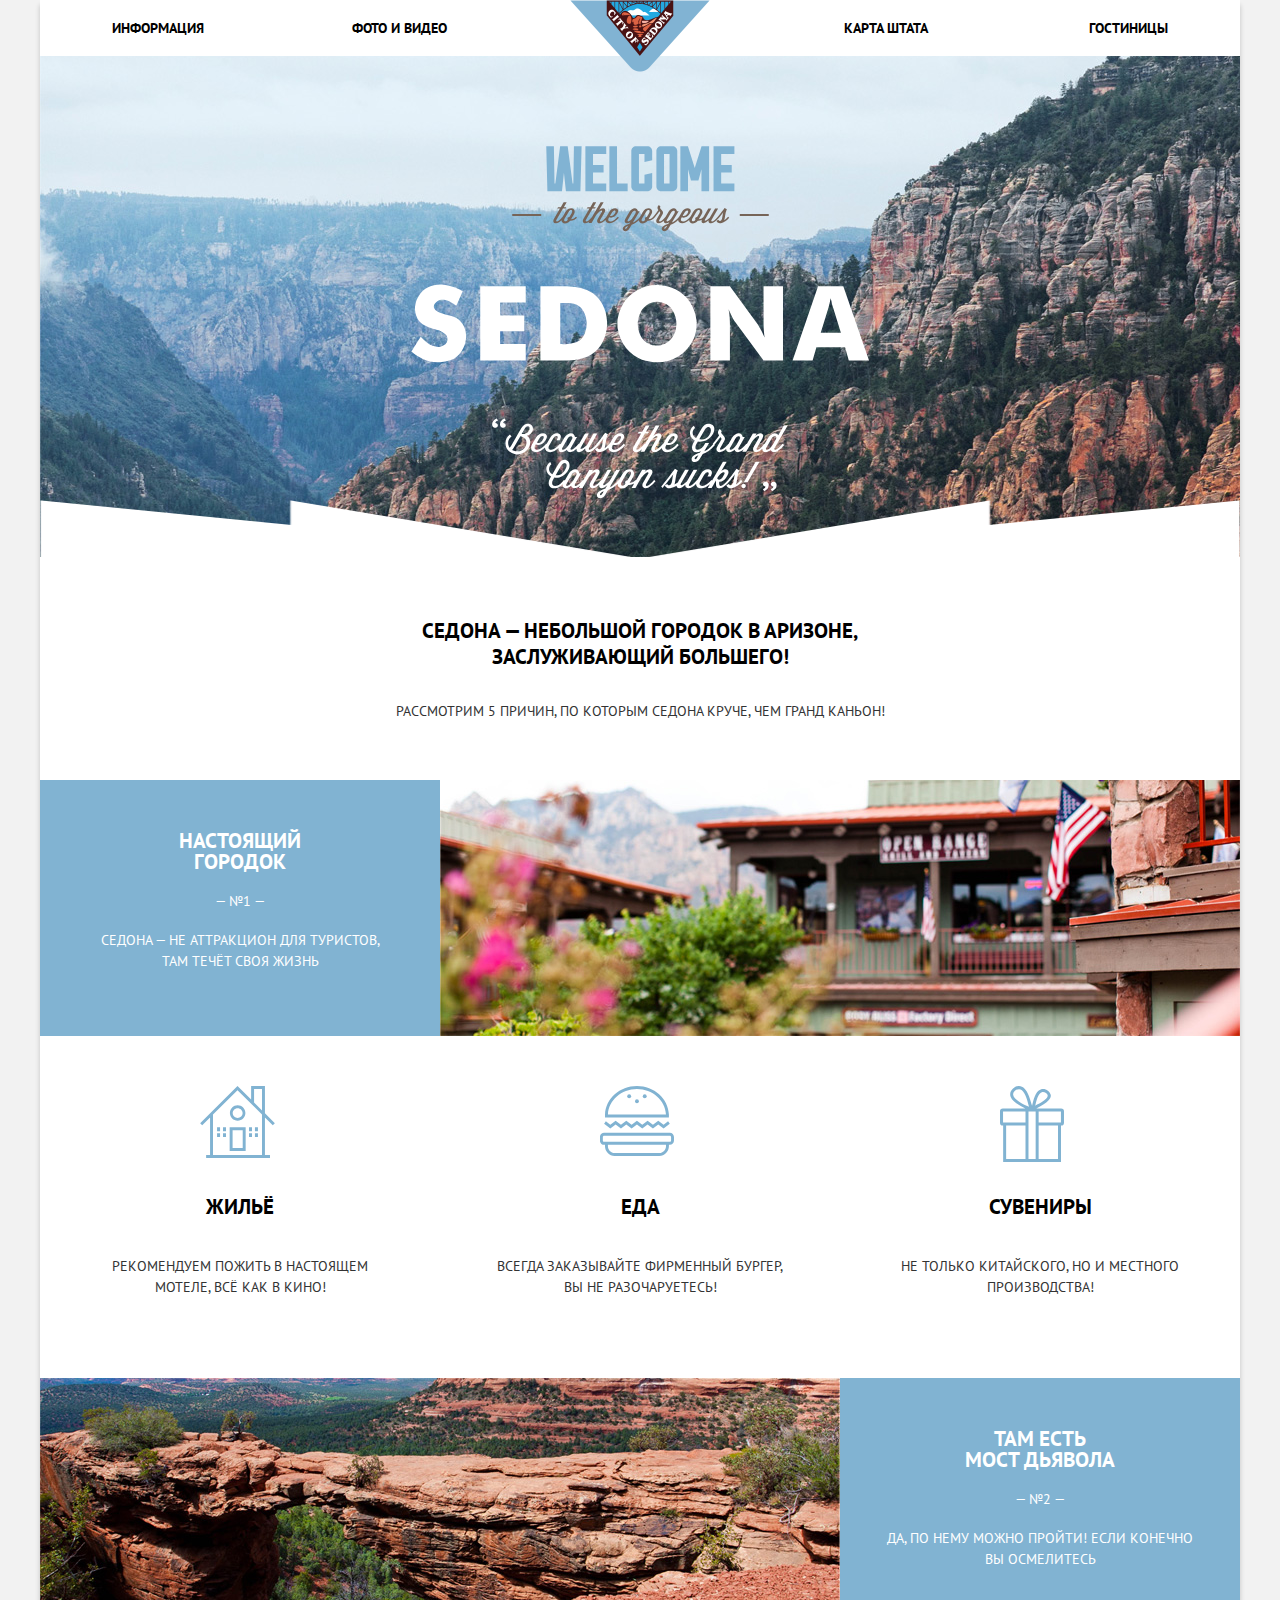
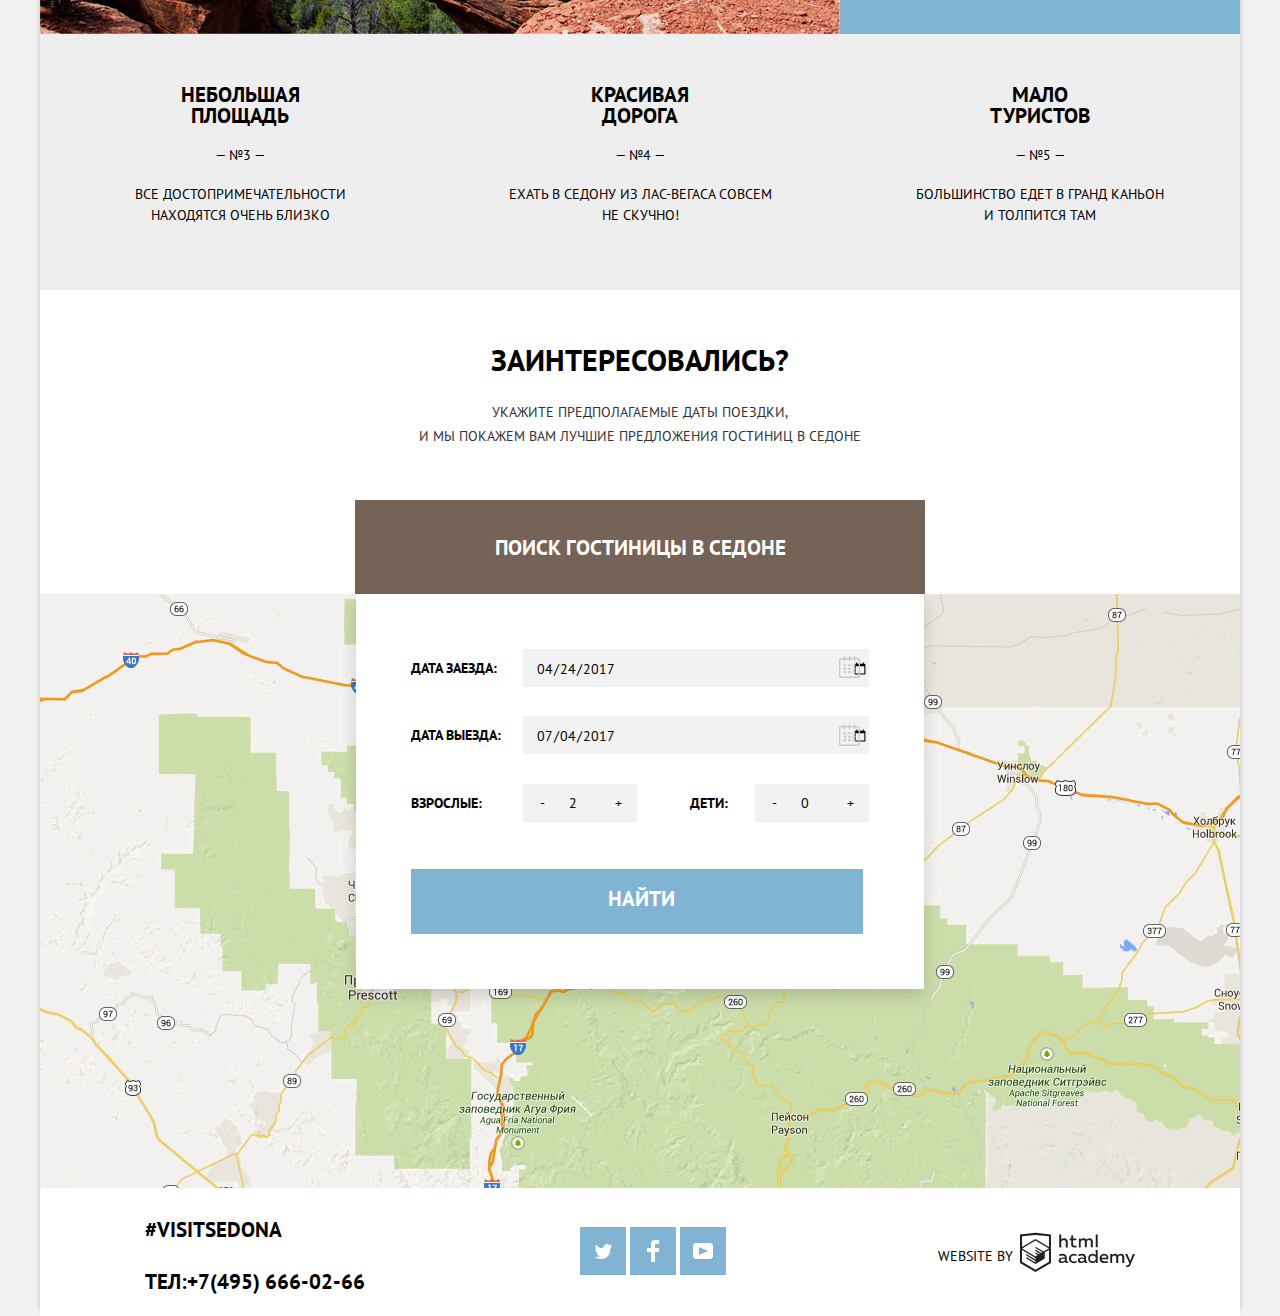
==== commit 85f73de9: "Личный проект: продолжаем подготовку графики" ====
--- a/index.html
+++ b/index.html
@@ -3,6 +3,7 @@
   <head>
     <meta charset="utf-8">
     <title>HTML Academy: Седона</title>
+    <link href="https://fonts.googleapis.com/css?family=PT+Sans:400,700&display=swap&subset=latin-ext" rel="stylesheet">
     <link href="css/normalize.css" rel="stylesheet">
     <link href="css/style.css" rel="stylesheet">
   </head>
@@ -125,11 +126,15 @@
             </ul>
           </li>
         </ul>
-      <div class="search"> 
+      </section>
+      <section  class="search">
+     
         <h2 class="search-title">Заинтересовались?</h2>
-        <p class="search-info">Укажите предполагаемые даты поездки,<br>
+        <p class="search-offer">Укажите предполагаемые даты поездки,<br>
           и мы покажем вам лучшие предложения гостиниц в Седоне</p>
+          <!--div class="search-field"-->
          <button class="button button-dark" type="button">Поиск гостиницы в Седоне</button>
+         <div class="search-field">
           <form class="search-form" action="https://echo.htmlacademy.ru" method="post">
             <p class="input-info">
               <label for="date-of-arrival">Дата заезда:</label>
@@ -141,23 +146,26 @@
               <input class="info-date" type="date" id="date-of-departure" name="date" value="2017-07-04">
               <svg xmlns="http://www.w3.org/2000/svg" width="21" height="22" viewBox="0 0 21 22"><path d="M19.251 2.025h-2.845V.648c0-.381-.294-.689-.656-.689-.363 0-.656.308-.656.689v1.377h-3.938V.648c0-.381-.294-.689-.655-.689-.363 0-.657.308-.657.689v1.377H5.906V.648c0-.381-.294-.689-.656-.689-.363 0-.657.308-.657.689v1.377H1.75C.784 2.025 0 2.847 0 3.862v16.302C0 21.179.784 22 1.75 22h17.501c.966 0 1.749-.821 1.749-1.836V3.862c0-1.015-.783-1.837-1.749-1.837zm.437 18.139a.448.448 0 0 1-.437.459H1.75a.45.45 0 0 1-.438-.459V3.862a.45.45 0 0 1 .438-.459h2.844v1.378c0 .381.294.689.657.689.362 0 .656-.308.656-.689V3.403h3.938v1.378c0 .381.294.689.657.689.361 0 .655-.308.655-.689V3.403h3.938v1.378c0 .381.293.689.656.689.362 0 .656-.308.656-.689V3.403h2.845c.241 0 .437.206.437.459v16.302z"/><path d="M4.594 8.225h2.625v2.066H4.594zM4.594 11.668h2.625v2.067H4.594zM4.594 15.112h2.625v2.066H4.594zM9.188 15.112h2.625v2.066H9.188zM9.188 11.668h2.625v2.067H9.188zM9.188 8.225h2.625v2.066H9.188zM13.781 15.112h2.625v2.066h-2.625zM13.781 11.668h2.625v2.067h-2.625zM13.781 8.225h2.625v2.066h-2.625z"/></svg>
             </p>
-            <p class="input-info">Взрослые:
+            <div class="quantity">
+            <p class="input-info input-adults">Взрослые:
               <button class="input-number" type="button">-</button>
-              <label class="number-adults">
-              <input  class="number" type="number" name="adults" value="2">
+              <label class="adults">
+              <input  class="number" type="number" name="adults" id="adults" value="2">
               </label>
               <button class="input-number" type="button">+</button>
             </p>
-            <p class="input-info">Дети:
+            <p class="input-info input-child">Дети:
               <button class="input-number" type="button">-</button>
-              <label class="number-child">
+              <label class="сhild">
               <input  class="number" type="number" name="children" value="0">
               </label>
               <button class="input-number" type="button">+</button>
             </p>
+          </div>
+            </form>
             <button class="button button-light" type="submit">Найти</button>
-          </form>
-      </div>
+          <!--/form-->
+        </div>
     </section>
       <section class="map">
       <img src="img/map.jpg" alt="Город Седона на карте штата" width="1200" height="593">
--- a/css/style.css
+++ b/css/style.css
@@ -1,13 +1,3 @@
-@font-face {
-    font-family: '_ptsans';
-    src: url('fonts/._ptsans.woff') format('woff'),
-         url('fonts/._ptsans.woff2') format('woff2'),
-         url('fonts/._ptsansbold.woff') format('woff2'),
-         url('fonts/._ptsansbold.woff') format('woff');
-    font-weight: normal;
-    font-style: normal;
-}
-
 html {
     font-family: "PT Sans", Arial, sans-serif;
     font-size: 14px;
@@ -82,7 +72,6 @@
     justify-content: center; 
     margin: 0; 
     align-items: center;  
-    border: 1px solid yellow;  
 }
 
 
@@ -96,14 +85,12 @@
     flex-wrap: wrap;
     justify-content: flex-between; 
     align-items: center;   
-    border: 2px dashed black ;  
 }
 
 .site-navigation li {
     display: flex; 
     width: 240px;
     justify-content: flex-start;   
-    border: 1px dashed green;
 }
 
 .site-navigation  li:nth-child(1) { 
@@ -163,14 +150,14 @@
 .search .button-light {
     font-size: 21px;
     line-height: 26px;
-    padding: /*17px*/ 22px 196px 22px 196px; 
+    padding: 17px 196px 22px 197px;   
 }
 
 .selected-hotel .button-light {
-    /*width: 110px; по факту получается больше*/
     font-size: 14px;
     line-height: 21px;
-    padding: 8px 17px 7px 17px;
+    padding: 8px 17px 8px 17px;
+    margin-right: 2px;
 }
 
 .button-light:hover {
@@ -189,7 +176,8 @@
 .search .button-dark {
     font-size: 21px;
     line-height: 26px;
-    padding: 34px 140px; 
+    padding: 35px 139px 33px 140px;
+    margin-left: 6px; /*по умолчанию?*/
 }
 
 .selected-hotel .button-dark {
@@ -229,6 +217,7 @@
     padding-top: 76px;
     background-image: url("../img/background-photo.jpg");
     background-size: cover;
+    background-position: 0px -70px;
     background-color: #dae8f2;
     background-repeat: no-repeat;
     position: relative;
@@ -253,8 +242,7 @@
     flex-direction: column;
     justify-content: space-between;
     align-items: center;
-    flex-wrap: wrap;
-    border:2px solid firebrick;    
+    flex-wrap: wrap; 
 }
 
 .features-main { 
@@ -299,7 +287,6 @@
     align-items: center;
     margin: 0;
     margin-left: -40px; 
-    border:1px dashed fuchsia;
 }
 
 .features-block { 
@@ -421,7 +408,7 @@
 .features-gift .features-block-drops::before {
     background-image: url("../img/icon-2.svg");
     background-size: 64px 76px;  
-    /*text-align: ;  как выровнить по низу иконок?*/
+    /*text-align: ;  выровнить по низу иконок?*/
 }
 
 .features-reasons li:nth-child(1) {
@@ -436,9 +423,7 @@
     width: 1200px;
     min-height: 286px;
     text-align: center;
-    position: relative;
     background-color: #ffffff;
-    border: 1px dashed yellow; 
 }
 
 .search h2 { 
@@ -449,8 +434,8 @@
     padding-top: 52px;
     padding-bottom: 22px; 
 }  
-    
-.search .search-info { 
+
+.search .search-offer { 
     margin: 0;
     font-weight: 400;
     font-size: 14px; 
@@ -459,11 +444,12 @@
     margin-bottom: 52px;   
 }
 
-.search-form {
-    width: 568px; 
+.search-field {
+    width: 568px;   
     min-height: 395px;
     display: flex;
-    flex-wrap: wrap;
+    /*flex-wrap: wrap;*/
+    flex-direction: column;
     justify-content: space-between;
     background-color: #ffffff; 
     padding: 55px;
@@ -471,42 +457,94 @@
     position: absolute;
     left: 50%;
     margin-left: -284px;
-    box-shadow: 0px 7px 15px 0 rgba(0, 1, 1, 0.15);
-    
+    box-shadow: 0px 7px 15px 0 rgba(0, 1, 1, 0.15);    
+}
+
+.search-form {
+    width: 458px;   
+    min-height: 173px;
+    display: flex;
+    flex-wrap: wrap;
+    justify-content: space-between;
 }
 
 .input-info {
     display: flex;
     width: 458px;
+    justify-content: space-between;
     align-items: center;
     flex-wrap: wrap;
     margin: 0;
     margin-bottom: 29px;
-    border: 1px dashed yellow;
     position: relative;
 }
 
-.input-info input {
-    box-sizing: border-box;
+.input-info .info-date {
     width: 346px;
     height: 38px;
+    font-family: inherit;
+    font-size: 14px;
+    line-height: 26px;
     font-weight: 700px;
     background-color: #f2f2f2;
     padding-top: 14px;
     padding-bottom: 13px;
     padding-left: 13px;
-    border: none;  
-}
-
-.input-info .input-number,
-.input-info .number {
+    border: none;
+}
+
+.input-info .info-date:hover {
+    background-color: #ebebeb;
+}
+
+.input-info .info-date:focus {
+    background-color: #ffffff;
+}
+
+.search-form .quantity {
+    display: flex;
+    width: 458px;
+    height: 38px;
+    justify-content: space-between;
+}
+
+.quantity .input-adults,
+.quantity .input-child {
+    display: flex;
+    min-height: 38px;
+}
+
+.quantity .input-adults {
+    display: flex;
+    width: 226px;
+    min-height: 38px;
+    justify-content: flex-start;
+}
+
+.quantity .input-child {
+    display: flex;
+    width: 179px;
+    min-height: 38px;
+    justify-content: flex-end;
+}
+
+
+.quantity button,
+.quantity input {
     width: 38px;
     height: 38px;
-    margin-right: 0;
+    margin: 0;
+    text-align: center;
+    background-color: #f2f2f2;
     border: none;
 }
 
-.input-info  svg {
+.quantity button:nth-child(1) {
+    margin-left: auto;
+}
+
+
+.input-info svg {
    position: absolute;
     z-index: 1;
     bottom: 50%;
@@ -516,6 +554,15 @@
     fill: #cacaca;
 }
 
+.input-info  svg:hover path {
+    fill: #000000 ;
+}
+
+.input-info  svg:focus path {
+    fill: #81b3d2; /*не работает*/
+}
+
+
 
 .main-footer {
     display: flex;
@@ -600,12 +647,139 @@
   
 /* для  hotels.html*/
 
-.hotels-container {  
+.select-form {
+    width: 1200px;
+    height: 217px;
     background-image: url("../img/filter-background.jpg");
-    background-size: 1200px 562px;
+    background-color: #dae8f2;
+    background-size: 1200px 562px; /*800px*/
+    background-size: cover;
     background-repeat: no-repeat;
-}
-
+    margin-top: -20px;
+    background-position: 0px -310px;
+} 
+
+.selected-hotels {
+    display: flex ;
+    width: 100%;
+    justify-content: space-between;
+    align-items: center;
+    flex-wrap: wrap;
+    list-style: none;
+    margin: 0; 
+} 
+
+.selected-hotel .image-info {
+    width: 135px;
+    height: 90px;
+    margin-right: 30px;
+}  
+
+.hotel-box { 
+    width: 1200px; 
+    display: flex;
+    justify-content: space-between;
+    align-items: center;
+    margin: 0;
+    margin-left: -40px;
+    border-top:1px solid rgba(0, 0, 0, 0.3); 
+}
+
+.hotel-box:last-child {
+    border-bottom:1px solid rgba(0, 0, 0, 0.3);  
+}
+
+.selected-hotel {
+    display: flex;
+    margin: 0;
+    width: 1200px; 
+    margin: 31px 72px 30px;
+    justify-content: space-between;
+    align-items: flex-start;  
+} 
+
+.hotel-info {
+    display: flex;
+    margin: 0;
+    width: 363px;
+    height: 90px;
+    flex-direction: column;
+    justify-content: /*flex-start*/ space-between;
+    align-items: flex-start;  
+    position: relative;
+}   
+
+.hotel-info h3,
+.hotel-info p {
+margin: 0;
+}
+
+.hotel-info h3 {
+    font-weight: 700;
+    font-size: 21px;
+    line-height: 26px; 
+    margin-top: -5px; /*разобраться*/
+}
+
+.hotel-info h3:hover {
+   color: #81b3d2; 
+}
+
+.hotel-info h3:focus {
+    color:#000000; 
+    opacity: 0.3;
+ }
+
+.hotel-info span {
+    color: #333333;
+    font-weight: 400;
+    font-size: 14px;
+    line-height: 21px;      
+}
+
+.hotel-info .info-price {
+position: absolute;
+bottom: 42px;
+left: 116px;
+}
+
+
+.stars-rating {
+    display: flex;
+    width: 600px;
+    height: 90px;
+    justify-content: flex-end;
+    align-items: center;  
+}
+   
+
+.rating-box {
+    display: flex;
+    min-width: 110px;
+    height: 90px;
+    flex-direction: column;
+    justify-content: space-between;
+    align-items: flex-end;
+}
+
+.stars {
+    display: flex;
+    justify-content: flex-end;
+}
+
+.stars img {
+margin-left: 5px;
+}
+
+.rating {
+    color: #666666;
+    font-weight: 400;
+    font-size: 14px;
+    line-height: 21px;
+    background-color: #f2f2f2;
+    padding: 5px 13px 6px 16px;
+    margin-bottom: 0;
+}
 
 
 .select-form {
@@ -616,8 +790,7 @@
     font-weight: 700;
     font-size: 16px;
     line-height: 21px;
-    text-align: left;
-   
+    text-align: left; 
 }
 
 .select-form span,
@@ -629,6 +802,7 @@
     background: transparent;
 }
 
+
 .button-opacity {
     padding: 11px 35px /*11px 33px*/; 
     border: 1px solid #ffffff;   
@@ -639,48 +813,6 @@
    background-color: #ffffff;  
 }
 
-.selected-hotels h3 {
-    font-weight: 700;
-    font-size: 21px;
-    line-height: 26px;
-    text-align: start;
-    margin-bottom: 0;
-    /*padding-bottom: 0;*/
-}
-
-.selected-hotels h3:hover {
-   color: #81b3d2; 
-}
-.selected-hotels h3:focus {
-    color:#000000; 
-    opacity: 0.3;
- }
-
- .selected-hotels p {
-    margin-top: 5px;
-}
-
-.selected-hotel span {
-     color: #333333;
-    font-weight: 400;
-    font-size: 14px;
-    line-height: 21px;
-    text-align: left;
-    margin-right: 39px;
-   
-}
-
-.rating {
-    color: #666666;
-    font-weight: 400;
-    font-size: 14px;
-    line-height: 21px;
-    /*text-align: center;*/
-    background-color: #f2f2f2;
-    width: 81px;
-    height: 16px;
-    margin: 5px 13px 6px 16px;
-}
 
 .selected-result p {
     color: #000000;
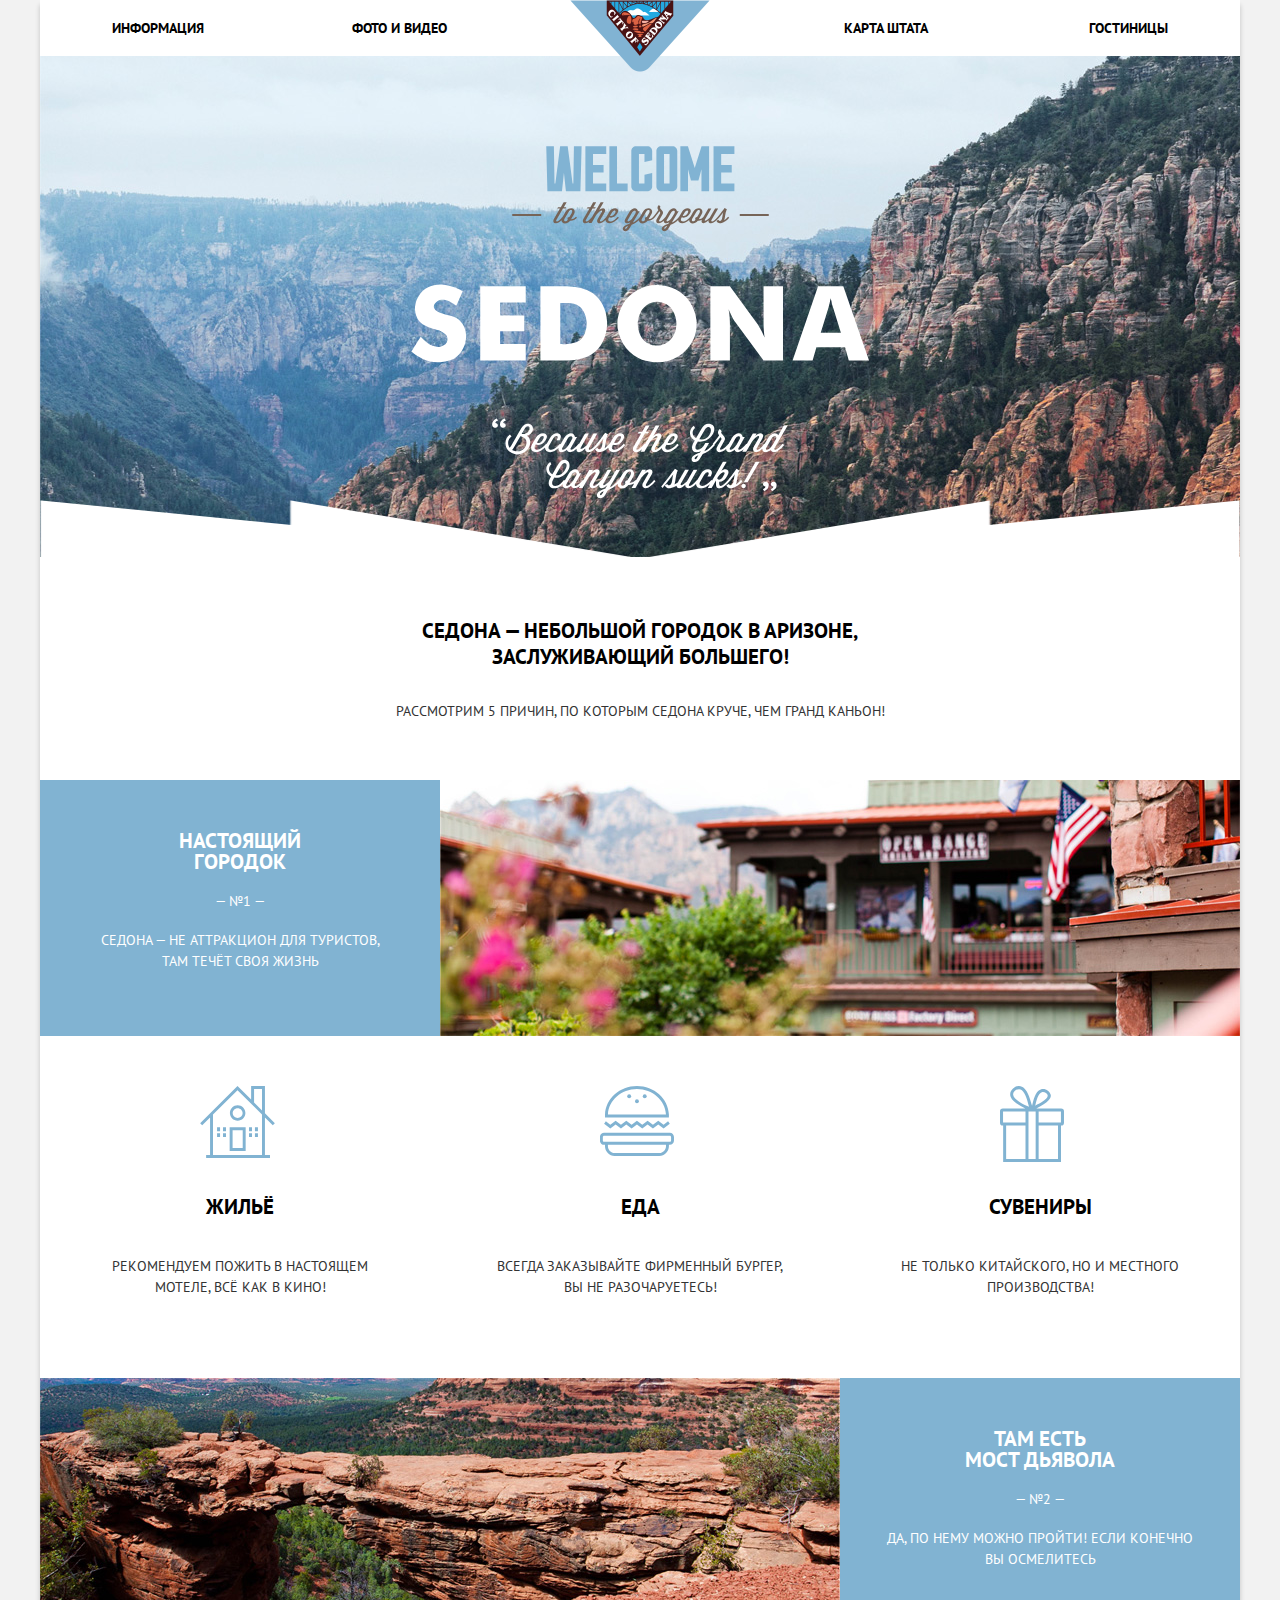
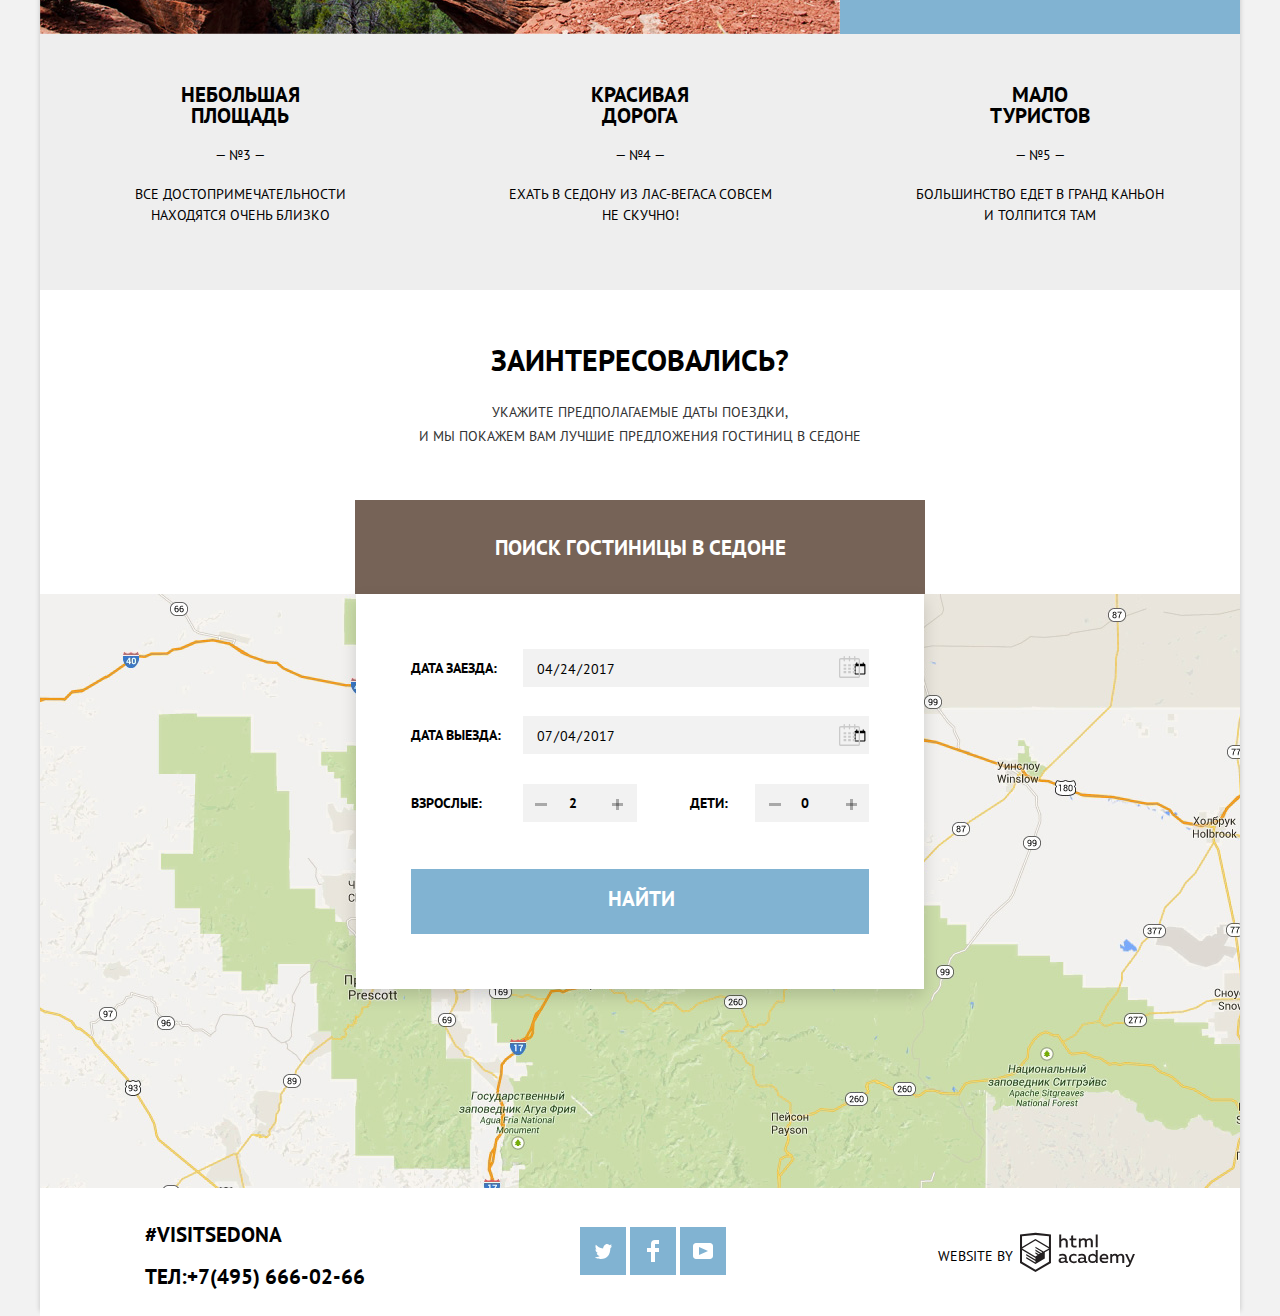
==== commit aca1fb4f: "Задание не выполненоЛичный проект: завершаем разметку" ====
--- a/index.html
+++ b/index.html
@@ -148,18 +148,18 @@
             </p>
             <div class="quantity">
             <p class="input-info input-adults">Взрослые:
-              <button class="input-number" type="button">-</button>
+              <button class="input-number number-minus" type="button" aria-label="-"></button>
               <label class="adults">
               <input  class="number" type="number" name="adults" id="adults" value="2">
               </label>
-              <button class="input-number" type="button">+</button>
+              <button class="input-number number-plus" type="button" aria-label="+"></button>
             </p>
             <p class="input-info input-child">Дети:
-              <button class="input-number" type="button">-</button>
+              <button class="input-number number-minus" type="button" aria-label="-"></button>
               <label class="сhild">
               <input  class="number" type="number" name="children" value="0">
               </label>
-              <button class="input-number" type="button">+</button>
+              <button class="input-number number-plus" type="button" aria-label="+"></button>
             </p>
           </div>
             </form>
@@ -168,13 +168,14 @@
         </div>
     </section>
       <section class="map">
-      <img src="img/map.jpg" alt="Город Седона на карте штата" width="1200" height="593">
+        <h2 class="visually-hidden">Карта штата</h2>
+        <img src="img/map.jpg" alt="Город Седона на карте штата" width="1200" height="593">
       </section>
     </main>
 
     <footer class="main-footer">
       <p class="footer-contacts"> 
-        <span>#visitSEDONA</span><br>
+        <span>#visitSEDONA</span>
         <a href="tel:+74956660266">Тел:+7(495) 666-02-66</a>
       </p>
       <ul  class="footer-social">
--- a/css/style.css
+++ b/css/style.css
@@ -457,7 +457,8 @@
     position: absolute;
     left: 50%;
     margin-left: -284px;
-    box-shadow: 0px 7px 15px 0 rgba(0, 1, 1, 0.15);    
+    box-shadow: 0px 7px 15px 0 rgba(0, 1, 1, 0.15);  
+    /*display: none;*/  
 }
 
 .search-form {
@@ -512,6 +513,7 @@
 .quantity .input-child {
     display: flex;
     min-height: 38px;
+    position: relative; /**/
 }
 
 .quantity .input-adults {
@@ -519,6 +521,7 @@
     width: 226px;
     min-height: 38px;
     justify-content: flex-start;
+    position: relative; /**/
 }
 
 .quantity .input-child {
@@ -536,13 +539,77 @@
     margin: 0;
     text-align: center;
     background-color: #f2f2f2;
-    border: none;
+    border: none;   
+}
+
+.quantity input {
+    font-weight: 700;
+    font-size: 14px;
+    line-height: 26px;
+}
+
+.input-adults .number-minus::before {
+    position: absolute;
+    content: "";
+    width: 12px;
+    height: 3px;
+    background-color: #000000;
+    opacity: 0.3;
+    top: 50%;
+    left: 124px;    
+}
+
+.input-adults .number-plus::before,
+.input-adults .number-plus::after {
+    position: absolute;
+    content: "";
+    width: 11px;
+    height: 3px;
+    background-color: #000000;
+    opacity: 0.3;
+    top: 50%;
+    left: 201px;
+}
+
+.input-adults .number-plus::after {
+    transform: rotate(90deg);   
+}
+
+
+.input-child .number-minus::before {
+    position: absolute;
+    content: "";
+    width: 12px;
+    height: 3px;
+    background-color: #000000;
+    opacity: 0.3;
+    top: 50%;
+    left: 79px;    
+}
+
+.input-child .number-plus::before,
+.input-child .number-plus::after {
+    position: absolute;
+    content: "";
+    width: 11px;
+    height: 3px;
+    background-color: #000000;
+    opacity: 0.3;
+    top: 50%;
+    left: 156px;
+}
+
+.input-child .number-plus::after {
+    transform: rotate(90deg);   
 }
 
 .quantity button:nth-child(1) {
     margin-left: auto;
 }
 
+.search-field .button-light {
+    width: 100%;
+}
 
 .input-info svg {
    position: absolute;
@@ -563,250 +630,215 @@
 }
 
 
-
-.main-footer {
-    display: flex;
-    list-style: none;
-    color: #000000;
-    display: flex;
-    height: 120px;
-    justify-content: space-around;
-    align-items: center;
-    background-color: #ffffff;
-    margin: 0 auto;
-  }
-  
-.main-footer a {
-    color: #000000;
-} 
-
-.footer-contacts {
-    font-size: 21px;
-    line-height: 26px;
-    font-weight: 700;
-    min-height: 48px;
-    width: 223px;
-    margin: 0 auto;  
-}
-
-.footer-contacts a {
-    display: block;
-    width: 230px;
-    text-align: left;
-}  
-
-.footer-social {
-    display: flex;
-    width: 150px;
-    min-height: 48px;
-    flex-wrap: wrap;
-    justify-content: space-around;
-    list-style: none;
-    margin: 0 auto;
-    padding: 0;
-}
-
-.social-button {
-    background-color: #81b3d2;
-    display: flex;
-    width: 46px;
-    height: 48px;
-    align-items: center;
-    justify-content: center;  
-    margin-bottom: 10px;   
-}
-
-.social-button:hover {
-    background-color: #669ec0;
-}
-.social-button:focus {
-    background-color: #5496bd;
-}
-.social-button:focus path {
-    fill: #81b3d2; 
-}
-  
-.footer-copyright { 
-    display: flex;
-    font-size: 14px;
-    line-height: 26px;
-    font-weight: 400;
-    width: 197px;
-    margin: 0 auto;
-    justify-content: space-between; 
-    align-items: center;   
-}
-
-.footer-copyright a:hover path {
-    fill: #81b3d2; 
-}
-
-.footer-copyright a:focus path {
-    fill: #bdbbbc; 
-}
-  
 /* для  hotels.html*/
 
-.select-form {
-    width: 1200px;
-    height: 217px;
+.filter-container {
+    display: flex;
+    width: 100%;
+    min-height: 217px; /*сделать min-height*/
+    margin: 0;
+    color: #ffffff;           
     background-image: url("../img/filter-background.jpg");
     background-color: #dae8f2;
     background-size: 1200px 562px; /*800px*/
     background-size: cover;
     background-repeat: no-repeat;
-    margin-top: -20px;
     background-position: 0px -310px;
 } 
 
-.selected-hotels {
-    display: flex ;
+.filter-box {
+    display: flex;
+    justify-content: space-between;
     width: 100%;
-    justify-content: space-between;
-    align-items: center;
     flex-wrap: wrap;
-    list-style: none;
-    margin: 0; 
-} 
-
-.selected-hotel .image-info {
-    width: 135px;
-    height: 90px;
-    margin-right: 30px;
-}  
-
-.hotel-box { 
-    width: 1200px; 
-    display: flex;
-    justify-content: space-between;
-    align-items: center;
-    margin: 0;
-    margin-left: -40px;
-    border-top:1px solid rgba(0, 0, 0, 0.3); 
-}
-
-.hotel-box:last-child {
-    border-bottom:1px solid rgba(0, 0, 0, 0.3);  
-}
-
-.selected-hotel {
-    display: flex;
-    margin: 0;
-    width: 1200px; 
-    margin: 31px 72px 30px;
-    justify-content: space-between;
-    align-items: flex-start;  
-} 
-
-.hotel-info {
-    display: flex;
-    margin: 0;
-    width: 363px;
-    height: 90px;
-    flex-direction: column;
-    justify-content: /*flex-start*/ space-between;
-    align-items: flex-start;  
-    position: relative;
-}   
-
-.hotel-info h3,
-.hotel-info p {
-margin: 0;
-}
-
-.hotel-info h3 {
-    font-weight: 700;
-    font-size: 21px;
-    line-height: 26px; 
-    margin-top: -5px; /*разобраться*/
-}
-
-.hotel-info h3:hover {
-   color: #81b3d2; 
-}
-
-.hotel-info h3:focus {
-    color:#000000; 
-    opacity: 0.3;
- }
-
-.hotel-info span {
-    color: #333333;
-    font-weight: 400;
-    font-size: 14px;
-    line-height: 21px;      
-}
-
-.hotel-info .info-price {
-position: absolute;
-bottom: 42px;
-left: 116px;
-}
-
-
-.stars-rating {
-    display: flex;
-    width: 600px;
-    height: 90px;
-    justify-content: flex-end;
-    align-items: center;  
-}
-   
-
-.rating-box {
-    display: flex;
-    min-width: 110px;
-    height: 90px;
-    flex-direction: column;
-    justify-content: space-between;
-    align-items: flex-end;
-}
-
-.stars {
-    display: flex;
-    justify-content: flex-end;
-}
-
-.stars img {
-margin-left: 5px;
-}
-
-.rating {
-    color: #666666;
-    font-weight: 400;
-    font-size: 14px;
-    line-height: 21px;
-    background-color: #f2f2f2;
-    padding: 5px 13px 6px 16px;
-    margin-bottom: 0;
-}
-
-
-.select-form {
-    color: #ffffff;
-}
-
-.select-form p {
+    margin: 31px 72px 31px 72px;
+}
+
+.filter-container fieldset {
+    border: none;
+}
+
+.form-list li {
+    margin-left: -40px;  
+}
+
+.form-list legend,
+.form-price p {
     font-weight: 700;
     font-size: 16px;
     line-height: 21px;
-    text-align: left; 
-}
-
-.select-form span,
-.select-form button {
+}
+
+.filter-form {
+    display: flex;
+    width: 50%;
+    height: 151px;
+}
+
+.form-list {
+    margin-top: -6px; /*оставиь этот вариант*/
+}
+
+.form-list ul {
+    display: flex;
+    width: 139px;
+    height: 115px;  /*min*/
+    flex-direction: column;
+    justify-content: space-between;
+    align-items: flex-start;
+    flex-wrap: wrap;
+}
+
+.form-checkbox {
+    position: relative; 
+    padding-left: 40px;
+}
+
+.form-checkbox input[type="checkbox"] + .checkbox-indicator {
+    content: "";
+    background-image: url("../img/checkbox-off.svg");
+    background-repeat: no-repeat;
+    width: 27px;
+    height: 23px;
+    position: absolute;
+    top: 0;
+    left: 0;
+    cursor: pointer;
+}
+
+.form-checkbox input[type="checkbox"]:checked + .checkbox-indicator {
+    content: "";
+    background-image: url("../img/checkbox-on.svg");
+    background-repeat: no-repeat;
+    width: 27px;
+    height: 23px;
+    position: absolute;
+    top: 0;
+    left: 0;
+}
+
+.filter-form .form-list:nth-child(1){
+ margin-left: -10px;   
+ margin-right: 95px;   /* по макету 115px*/
+}
+
+.filter-form:nth-child(2) {
+justify-content: flex-end;
+}
+
+.form-price {
+    width: 314px;
+}
+
+.form-price-title {
+    margin-top: -6px;
+    margin-bottom: 13px;
+}
+
+.price-control {
+    position: relative;
+    height: 36px; /*36=32+2+2*/
+    margin-bottom: 22px;
+    font-size: 0; /*зачем*/
+    border: 2px solid #ffffff;
+    border-radius: 2px;
+}
+.price-control::after {
+    content: "";
+    position: absolute;
+    width: 2px;
+    height: 22px;
+    background: #ffffff;
+    top: 50%;
+    left: 50%;
+    transform: translate(-50%, -50%);
+  }
+
+.price-control label {
+    display: inline-block;
+    font-size: 14px;
+    line-height: 21px;
+    vertical-align: top;
+    margin-top: 5px;
+    cursor: pointer;
+} 
+
+.price-control .min-price,
+.price-control .max-price {
+  width: 152px;
+  padding-left: 65px;
+}
+
+.price-control input {
+    width: 50px;
+    margin: 0;
+    color: #ffffff;
+    background: none;
+    border: none;
+   
+}
+
+.form-price label { 
+    font-weight: 400;
+    font-size: 14px;
+    line-height: 21px;
+}
+
+.range-control {
+    position: relative;
+    margin-bottom: 30px;
+}
+
+.range-control .scale {
+    height: 2px;
+    background: rgba(255, 255, 255, 0.3);
+}
+
+.range-control .bar {
+    width: 80%;
+    height: 2px;
+    background: #ffffff;
+}
+
+.range-toggle {
+    position: absolute;
+    top: -7px;
+    width: 4px;
+    height: 4px;
+    background: #ababab;
+    border: 8px solid #ffffff;
+    border-radius: 50%;
+    box-shadow: 0 2px 1px 0 rgba(0, 1, 1, 0.2);
+    cursor: pointer;
+}
+
+.range-toggle-min {
+    left: 0;
+}
+  
+.range-toggle-max {
+    left: 80%;
+}
+
+.range-toggle:hover {
+    border: 9px solid #ffffff;
+}
+  
+.button-opacity {
+    display: block;
+    /*width: 133px;*/
+    margin: 0 auto;
+    padding: /*11px 33px 11px 35px*/ 6px 36px;
     font-weight: 400;
     font-size: 14px;
     line-height: 21px;
     color: #ffffff;
     background: transparent;
-}
-
-
-.button-opacity {
-    padding: 11px 35px /*11px 33px*/; 
-    border: 1px solid #ffffff;   
-}
+    border: 2px solid #ffffff;
+    border-radius: 2px;
+    cursor: pointer;
+} 
+
 
 .button-opacity:hover {
    color: #000000;
@@ -814,11 +846,51 @@
 }
 
 
-.selected-result p {
+.selected-result {
+   display: flex; 
+   width: 100%;
+   min-height: 86px;
+   justify-content: space-between;
+   align-items: center;
+}
+
+.sort-items {
+    display: flex;
+    width: 50%;
+    padding-left: 72px;
+    justify-content: flex-start;
+    align-items: center;  
+} 
+
+.selected-result h3 {
+    font-weight: 700;
+    font-size: 21px;
+    line-height: 26px;
+}
+
+.sort-items p {
     color: #000000;
     font-weight: 400;
     font-size: 12px;
     line-height: 18px;
+    margin-left: 49px;
+}
+
+.selected-result ul {
+display: flex;
+width: 278px;
+flex-wrap: wrap;
+justify-content: space-between;
+margin: 0 auto;
+}
+
+.updown-up {
+    display: flex;
+    width: 50%;
+    padding-right: 73px;
+    /*height: 90px;*/
+    justify-content: flex-end;
+    align-items: center;  
 }
 
 .button-sort {
@@ -861,8 +933,7 @@
 .button-updown-up:hover {
     background-image: url("../img/black-icon-up-dir.png");   
 }
-.button-updown-up:focus,
-.button-updown-up:active {
+.button-updown-up:focus {
     background-image: url("../img/blue-icon-up-dir.png");   
 }
 
@@ -873,7 +944,217 @@
 .button-updown-down:hover {
     background-image: url("../img/black-icon-down-dir.png");   
 }
-.button-updown-down:focus /*,
-.button-updown-down:active*/ {
+.button-updown-down:focus, 
+.button-updown-down.button\:active {
     background-image: url("../img/blue-icon-down-dir.png");   
 }
+
+
+.selected-hotels {
+    display: flex ;
+    width: 100%;
+    justify-content: space-between;
+    /*align-items: center;*/
+    flex-wrap: wrap;
+    list-style: none;
+    margin: 0; 
+} 
+
+.selected-hotel .image-info {
+    width: 135px;
+    height: 90px;
+    margin-right: 30px;
+}  
+
+.hotel-box { 
+    width: 1200px; 
+    display: flex;
+    justify-content: space-between;
+    /*align-items: center;*/
+    margin: 0;
+    margin-left: -40px;
+    border-top:1px solid rgba(0, 0, 0, 0.3); 
+}
+
+.hotel-box:last-child {
+    border-bottom:1px solid rgba(0, 0, 0, 0.3);  
+}
+
+.selected-hotel {
+    display: flex;
+    margin: 0;
+    width: 1200px; 
+    margin: 31px 72px 30px;
+    justify-content: space-between;
+    /*align-items: flex-start; */ 
+} 
+
+.hotel-info {
+    display: flex;
+    margin: 0;
+    width: 363px;
+    height: 90px;
+    flex-direction: column;
+    justify-content: /*flex-start*/ space-between;
+    align-items: flex-start;  
+    position: relative;
+}   
+
+.hotel-info h3,
+.hotel-info p {
+margin: 0;
+}
+
+.hotel-info h3 {
+    font-weight: 700;
+    font-size: 21px;
+    line-height: 26px; 
+    margin-top: -5px; /*разобраться*/
+}
+
+.hotel-info h3:hover {
+   color: #81b3d2; 
+}
+
+.hotel-info h3:focus {
+    color:#000000; 
+    opacity: 0.3;
+ }
+
+.hotel-info span {
+    color: #333333;
+    font-weight: 400;
+    font-size: 14px;
+    line-height: 21px;      
+}
+
+.hotel-info .info-price {
+position: absolute;
+bottom: 42px;
+left: 116px;
+}
+
+
+.stars-rating {
+    display: flex;
+    width: 50%;
+    height: 90px;
+    justify-content: flex-end;
+    align-items: center;  
+}
+   
+
+.rating-box {
+    display: flex;
+    min-width: 110px;
+    height: 90px;
+    flex-direction: column;
+    justify-content: space-between;
+    align-items: flex-end;
+}
+
+.stars {
+    display: flex;
+    justify-content: flex-end;
+}
+
+.stars img {
+margin-left: 5px;
+}
+
+.rating {
+    color: #666666;
+    font-weight: 400;
+    font-size: 14px;
+    line-height: 21px;
+    background-color: #f2f2f2;
+    padding: 5px 13px 6px 16px;
+    margin-bottom: 0;
+}
+
+
+.main-footer {
+    display: flex;
+    list-style: none;
+    color: #000000;
+    min-height: 120px;
+    justify-content: space-around; 
+    align-items: center;
+    background-color: #ffffff;
+    /*margin: 36px 101px 36px 132px;*/
+}
+  
+.main-footer a {
+    color: #000000;
+} 
+
+.footer-contacts {
+    font-weight: 700;
+    font-size: 21px;
+    line-height: 26px;
+    min-height: 48px;
+    width: 223px;
+    margin: 0 auto; 
+}
+
+.footer-contacts span {
+   display: inline-block;
+    padding-bottom: 16px;
+}
+
+.footer-contacts a {
+    display: block;
+    width: 230px;
+    text-align: left;
+}  
+
+.footer-social {
+    display: flex;
+    width: 150px;
+    min-height: 48px;
+    flex-wrap: wrap;
+    justify-content: space-around;
+    list-style: none;
+    margin: 0 auto;
+    padding: 0;
+}
+
+.social-button {
+    background-color: #81b3d2;
+    display: flex;
+    width: 46px;
+    height: 48px;
+    align-items: center;
+    justify-content: center;  
+    margin-bottom: 10px;   
+}
+
+.social-button:hover {
+    background-color: #669ec0;
+}
+.social-button:focus {
+    background-color: #5496bd;
+}
+.social-button:focus path {
+    fill: #81b3d2; 
+}
+  
+.footer-copyright { 
+    display: flex;
+    font-size: 14px;
+    line-height: 26px;
+    font-weight: 400;
+    width: 197px;
+    margin: 0 auto;
+    justify-content: space-between; 
+    align-items: center;
+}
+
+.footer-copyright a:hover path {
+    fill: #81b3d2; 
+}
+
+.footer-copyright a:focus path {
+    fill: #bdbbbc; 
+}
+  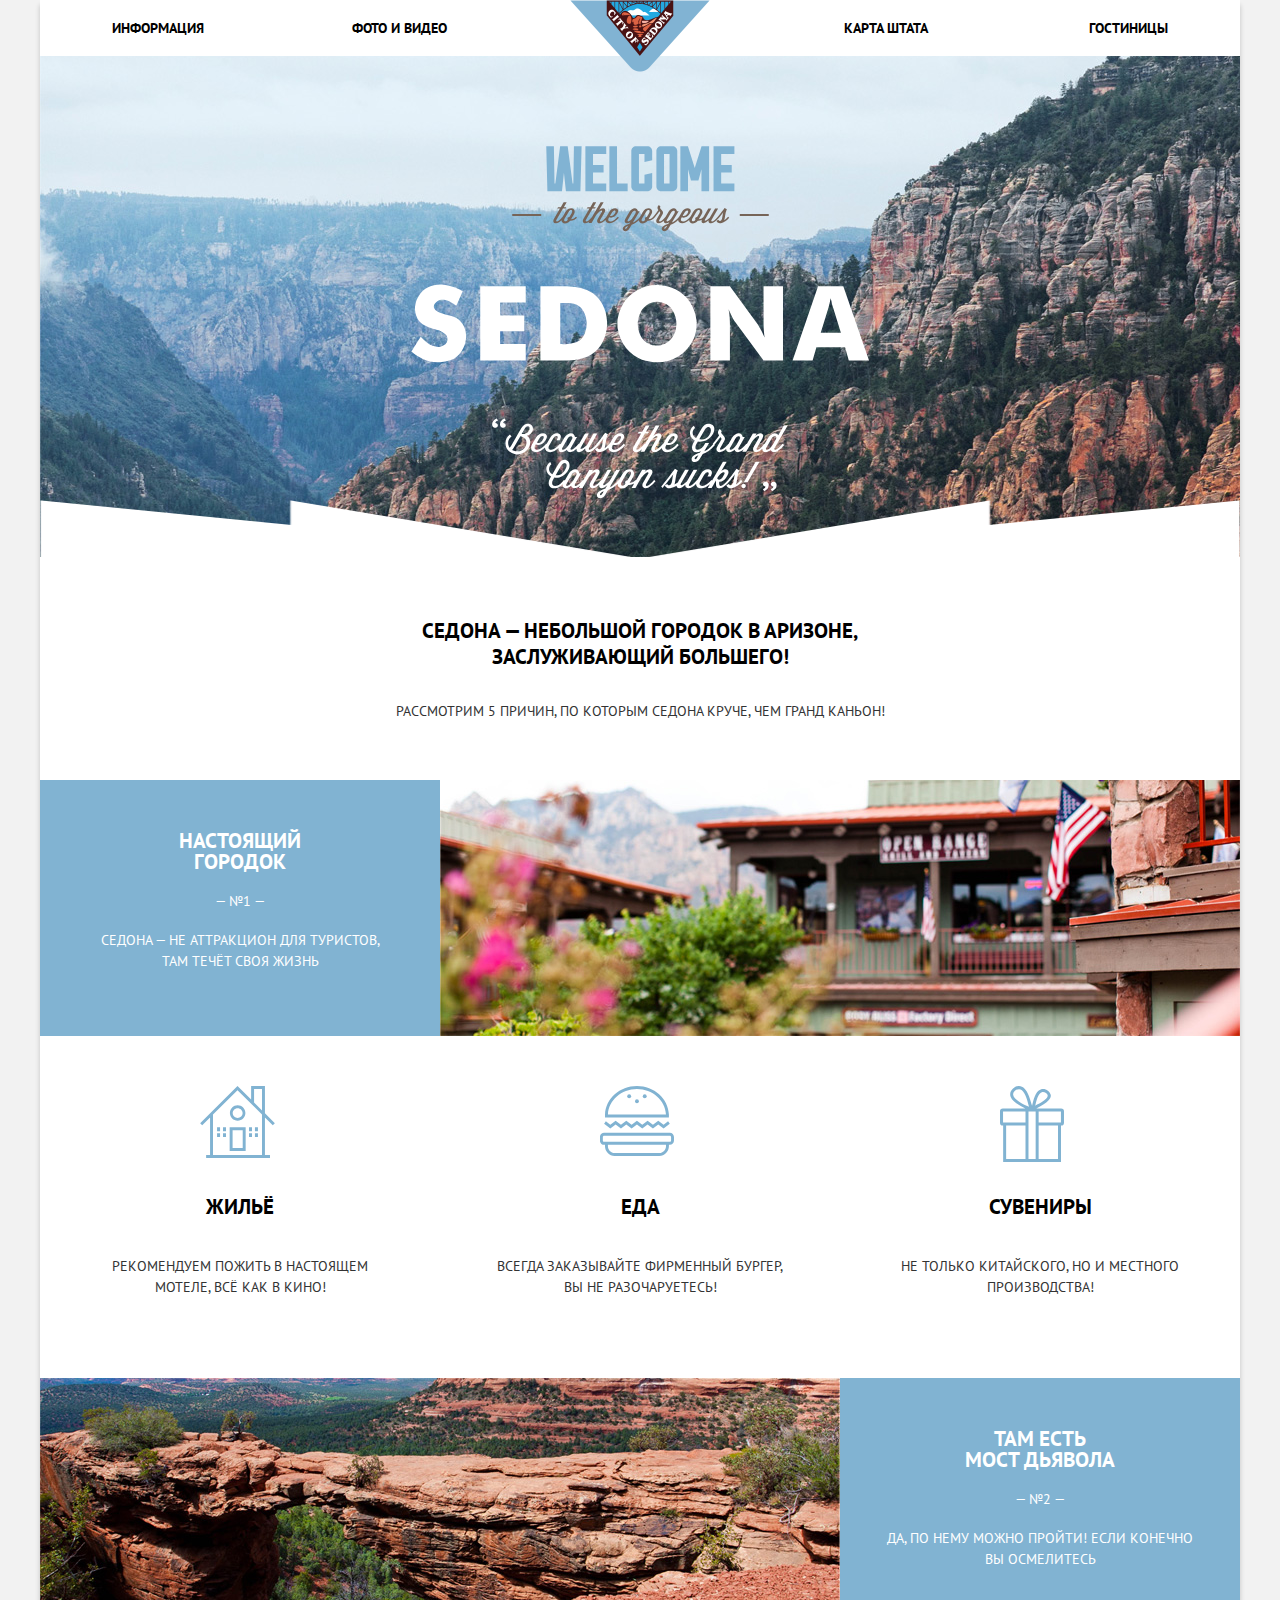
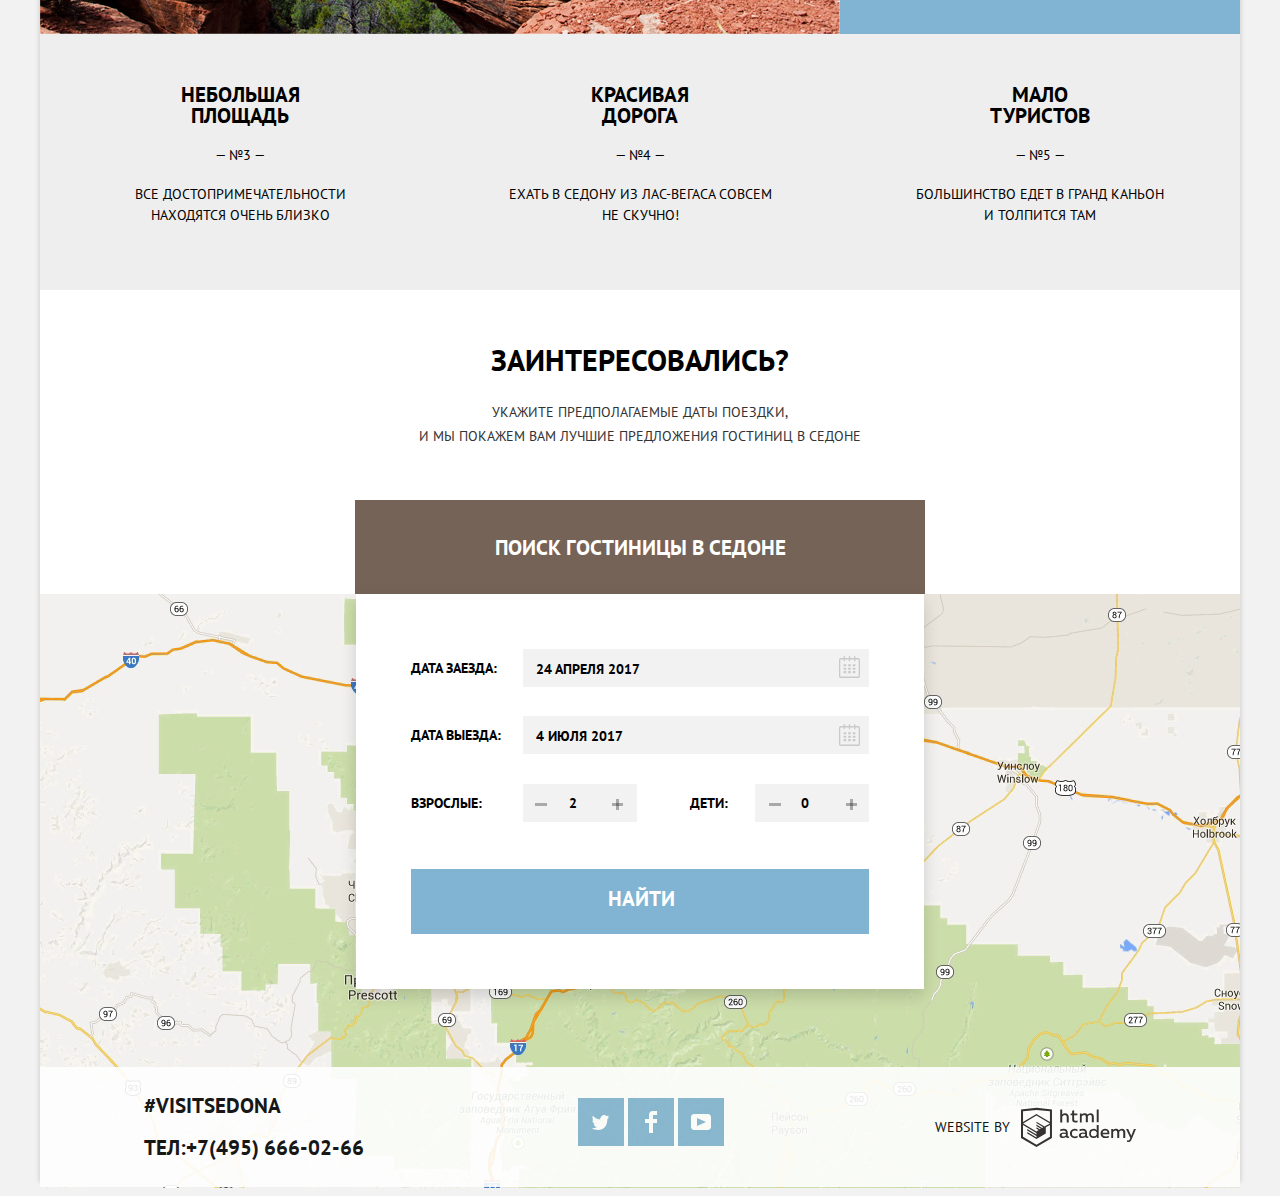
==== commit 33026d8f: "Личный проект: завершаем базовую стилизацию" ====
--- a/index.html
+++ b/index.html
@@ -9,7 +9,7 @@
   </head>
   <body class="main-page">
 
-    <header class="main-header">
+    <header class="container main-header">
         <a class="main-header-logo" href="index.html">
           <img src="img/logo.png" alt="Логотип в виде треугольника голубого цвета. Надпись на логотипе: City of Sedona" width="140" height="71">
         </a>
@@ -31,95 +31,89 @@
         <p class="hero-tense">
           <img src="img/intro-welcome.svg" alt="Надпись: Добро пожаловать в великолепную Седону. Потому что Гранд Каньон плох" width="459" height="353">
         </p>
-        </section>
+      </section>
                 
-      <section class="features">
-
+      <section class="container features">
         <div class="features-main">
           <h2 class="features-title">Седона — небольшой городок в Аризоне,<br>
           заслуживающий большего!</h2>
           <p class="features-tense">Рассмотрим 5 причин, по которым Седона круче, чем Гранд Каньон!</p>
         </div>
-
         <ul class="features-reasons">
           <li class="features-items features-items-accent"> 
             <div class="features-block features-block-left"> 
-            <h3>Настоящий<br>
+              <h3>Настоящий<br>
               городок</h3>
               <p class="features-number">— №1 —</p>
               <p class="features-text">Седона — не аттракцион для туристов,<br>
               там течёт своя жизнь</p>
             </div>
             <p class="features-view">
-                <img src="img/feature-picture.jpg" alt="" width="800" height="256">
-              </p> 
+              <img src="img/feature-picture.jpg" alt="" width="800" height="256">
+            </p> 
           </li>          
           <li class="features-items features-items-accent"> 
             <div class="features-block features-block-right"> 
-            <h3>Там есть<br>
+              <h3>Там есть<br>
               Мост дьявола</h3>
               <p class="features-number">— №2 —</p>
               <p class="features-text">Да, по нему можно пройти! Если конечно <br>
               вы осмелитесь</p>
-          </div>
-          <p class="features-view"> 
-            <img src="img/feature-picture2.jpg" alt="" width="800" height="256">
-          </p>
+            </div>
+            <p class="features-view"> 
+              <img src="img/feature-picture2.jpg" alt="" width="800" height="256">
+            </p>
           </li>
-
-           <li class="features-items features-items-dim"> <!--надо ли обернуть в блок для ордера?-->
-             <div class="features-block"> 
-                <h3>Небольшая<br>
-                  площадь</h3> 
-                  <p class="features-number">— №3 —</p>
-                  <p class="features-text">Все достопримечательности <br> 
-                    находятся очень близко</p>
-                  </div>
-              </li>
-
-              <li class="features-items features-items-dim">
-                <div class="features-block"> 
-                <h3>Красивая<br>
-                дорога</h3>
-                  <p class="features-number">— №4 —</p>
-                  <p class="features-text">Ехать в Седону из Лас-Вегаса совсем<br> 
-                  не скучно!</p>
-                </div>
-              </li>
-
-              <li class="features-items features-items-dim">
-                <div class="features-block"> 
-                  <h3>Мало<br>
-                туристов</h3>
-                  <p class="features-number"> — №5 —</p>
-                  <p class="features-text">Большинство едет в Гранд Каньон<br> 
-                  и толпится там</p>
-                </div>
-              </li>
+          <li class="features-items features-items-dim"> 
+            <div class="features-block"> 
+              <h3>Небольшая<br>
+              площадь</h3> 
+              <p class="features-number">— №3 —</p>
+              <p class="features-text">Все достопримечательности <br> 
+              находятся очень близко</p>
+            </div>
+          </li>
+          <li class="features-items features-items-dim">
+            <div class="features-block"> 
+              <h3>Красивая<br>
+              дорога</h3>
+              <p class="features-number">— №4 —</p>
+              <p class="features-text">Ехать в Седону из Лас-Вегаса совсем<br> 
+              не скучно!</p>
+            </div>
+          </li>
+          <li class="features-items features-items-dim">
+            <div class="features-block"> 
+              <h3>Мало<br>
+              туристов</h3>
+              <p class="features-number"> — №5 —</p>
+              <p class="features-text">Большинство едет в Гранд Каньон<br> 
+              и толпится там</p>
+            </div>
+          </li>
           <li class="features-items features-items-drops">
-            <ul class="features-drops">
-              
+            <ul class="features-drops">  
               <li class="features-housing"> 
                 <div class="features-block features-block-drops"> 
-                <h3>Жильё</h3>
-                <p class="features-text">Рекомендуем пожить в настоящем<br>
-                мотеле, всё как в кино!
+                  <h3>Жильё</h3>
+                  <p class="features-text">Рекомендуем пожить в настоящем<br>
+                  мотеле, всё как в кино!
                 </p> 
                 </div>
               </li>
               <li class="features-food">
                 <div class="features-block features-block-drops"> 
-                <h3>Еда</h3>
-                <p class="features-text">Всегда заказывайте фирменный бургер,<br>
-                вы не разочаруетесь!
-                </p>
+                  <h3>Еда</h3>
+                  <p class="features-text">Всегда заказывайте фирменный бургер,<br>
+                  вы не разочаруетесь!
+                  </p>
                 </div>
               </li>
               <li class="features-gift">
                 <div class="features-block features-block-drops">
-                <h3>Сувениры</h3>
-                <p class="features-text">Не только китайского, но и местного<br>
-                производства!
+                  <h3>Сувениры</h3>
+                  <p class="features-text">Не только китайского, но и местного<br>
+                  производства!
                 </p>
                 </div>
               </li>
@@ -128,52 +122,49 @@
         </ul>
       </section>
       <section  class="search">
-     
         <h2 class="search-title">Заинтересовались?</h2>
         <p class="search-offer">Укажите предполагаемые даты поездки,<br>
           и мы покажем вам лучшие предложения гостиниц в Седоне</p>
-          <!--div class="search-field"-->
          <button class="button button-dark" type="button">Поиск гостиницы в Седоне</button>
          <div class="search-field">
-          <form class="search-form" action="https://echo.htmlacademy.ru" method="post">
+          <form class="container search-form" action="https://echo.htmlacademy.ru" method="post">
             <p class="input-info">
               <label for="date-of-arrival">Дата заезда:</label>
-              <input  class="info-date" type="date" id="date-of-arrival" name="date" value="2017-04-24">
+              <input  class="info-date" type="text" id="date-of-arrival" name="date" value="24 апреля 2017">
               <svg xmlns="http://www.w3.org/2000/svg" width="21" height="22" viewBox="0 0 21 22"><path d="M19.251 2.025h-2.845V.648c0-.381-.294-.689-.656-.689-.363 0-.656.308-.656.689v1.377h-3.938V.648c0-.381-.294-.689-.655-.689-.363 0-.657.308-.657.689v1.377H5.906V.648c0-.381-.294-.689-.656-.689-.363 0-.657.308-.657.689v1.377H1.75C.784 2.025 0 2.847 0 3.862v16.302C0 21.179.784 22 1.75 22h17.501c.966 0 1.749-.821 1.749-1.836V3.862c0-1.015-.783-1.837-1.749-1.837zm.437 18.139a.448.448 0 0 1-.437.459H1.75a.45.45 0 0 1-.438-.459V3.862a.45.45 0 0 1 .438-.459h2.844v1.378c0 .381.294.689.657.689.362 0 .656-.308.656-.689V3.403h3.938v1.378c0 .381.294.689.657.689.361 0 .655-.308.655-.689V3.403h3.938v1.378c0 .381.293.689.656.689.362 0 .656-.308.656-.689V3.403h2.845c.241 0 .437.206.437.459v16.302z"/><path d="M4.594 8.225h2.625v2.066H4.594zM4.594 11.668h2.625v2.067H4.594zM4.594 15.112h2.625v2.066H4.594zM9.188 15.112h2.625v2.066H9.188zM9.188 11.668h2.625v2.067H9.188zM9.188 8.225h2.625v2.066H9.188zM13.781 15.112h2.625v2.066h-2.625zM13.781 11.668h2.625v2.067h-2.625zM13.781 8.225h2.625v2.066h-2.625z"/></svg>
             </p>
             <p class="input-info">
               <label for="date-of-departure">Дата выезда:</label>
-              <input class="info-date" type="date" id="date-of-departure" name="date" value="2017-07-04">
+              <input class="info-date" type="text" id="date-of-departure" name="date" value="4 июля 2017">
               <svg xmlns="http://www.w3.org/2000/svg" width="21" height="22" viewBox="0 0 21 22"><path d="M19.251 2.025h-2.845V.648c0-.381-.294-.689-.656-.689-.363 0-.656.308-.656.689v1.377h-3.938V.648c0-.381-.294-.689-.655-.689-.363 0-.657.308-.657.689v1.377H5.906V.648c0-.381-.294-.689-.656-.689-.363 0-.657.308-.657.689v1.377H1.75C.784 2.025 0 2.847 0 3.862v16.302C0 21.179.784 22 1.75 22h17.501c.966 0 1.749-.821 1.749-1.836V3.862c0-1.015-.783-1.837-1.749-1.837zm.437 18.139a.448.448 0 0 1-.437.459H1.75a.45.45 0 0 1-.438-.459V3.862a.45.45 0 0 1 .438-.459h2.844v1.378c0 .381.294.689.657.689.362 0 .656-.308.656-.689V3.403h3.938v1.378c0 .381.294.689.657.689.361 0 .655-.308.655-.689V3.403h3.938v1.378c0 .381.293.689.656.689.362 0 .656-.308.656-.689V3.403h2.845c.241 0 .437.206.437.459v16.302z"/><path d="M4.594 8.225h2.625v2.066H4.594zM4.594 11.668h2.625v2.067H4.594zM4.594 15.112h2.625v2.066H4.594zM9.188 15.112h2.625v2.066H9.188zM9.188 11.668h2.625v2.067H9.188zM9.188 8.225h2.625v2.066H9.188zM13.781 15.112h2.625v2.066h-2.625zM13.781 11.668h2.625v2.067h-2.625zM13.781 8.225h2.625v2.066h-2.625z"/></svg>
             </p>
             <div class="quantity">
-            <p class="input-info input-adults">Взрослые:
+              <p class="input-info input-adults">Взрослые:
               <button class="input-number number-minus" type="button" aria-label="-"></button>
               <label class="adults">
-              <input  class="number" type="number" name="adults" id="adults" value="2">
+                <input  class="number" type="number" name="adults" id="adults" value="2">
               </label>
               <button class="input-number number-plus" type="button" aria-label="+"></button>
-            </p>
-            <p class="input-info input-child">Дети:
+              </p>
+              <p class="input-info input-child">Дети:
               <button class="input-number number-minus" type="button" aria-label="-"></button>
               <label class="сhild">
-              <input  class="number" type="number" name="children" value="0">
+                <input  class="number" type="number" name="children" value="0">
               </label>
               <button class="input-number number-plus" type="button" aria-label="+"></button>
-            </p>
-          </div>
-            </form>
-            <button class="button button-light" type="submit">Найти</button>
-          <!--/form-->
+              </p>
+            </div>
+          </form>
+          <button class="button button-light" type="submit">Найти</button>
         </div>
-    </section>
+      </section>
       <section class="map">
         <h2 class="visually-hidden">Карта штата</h2>
         <img src="img/map.jpg" alt="Город Седона на карте штата" width="1200" height="593">
       </section>
     </main>
 
-    <footer class="main-footer">
+    <footer class="container main-footer">
       <p class="footer-contacts"> 
         <span>#visitSEDONA</span>
         <a href="tel:+74956660266">Тел:+7(495) 666-02-66</a>
--- a/css/style.css
+++ b/css/style.css
@@ -37,10 +37,13 @@
 }
 
 body {  
-    margin: 0;
-    padding: 0;       
+    margin: 0;    
     background-color: #000000; 
-}   
+} 
+
+.container {
+    margin: 0 auto;
+}
 
 .main-page,
 .inner-page {
@@ -177,7 +180,7 @@
     font-size: 21px;
     line-height: 26px;
     padding: 35px 139px 33px 140px;
-    margin-left: 6px; /*по умолчанию?*/
+    margin-left: 6px; 
 }
 
 .selected-hotel .button-dark {
@@ -206,8 +209,9 @@
 /*сетка для главной страницы*/
 
 .index-container {
-    width: 100%; /*1200px;*/
+    width: 100%;
     min-height: 2586px;
+
 }
 
 .hero {  
@@ -408,14 +412,13 @@
 .features-gift .features-block-drops::before {
     background-image: url("../img/icon-2.svg");
     background-size: 64px 76px;  
-    /*text-align: ;  выровнить по низу иконок?*/
 }
 
 .features-reasons li:nth-child(1) {
     order: -2;
 }
 
-.features-reasons li:nth-child(6) {  /*получается 6й, т.к. считает dim за 3 элемента*/
+.features-reasons li:nth-child(6) {  
     order: -1;
 }
 
@@ -458,7 +461,10 @@
     left: 50%;
     margin-left: -284px;
     box-shadow: 0px 7px 15px 0 rgba(0, 1, 1, 0.15);  
-    /*display: none;*/  
+}
+
+.search-field-hide {
+    display: none; 
 }
 
 .search-form {
@@ -513,15 +519,12 @@
 .quantity .input-child {
     display: flex;
     min-height: 38px;
-    position: relative; /**/
+    position: relative;
 }
 
 .quantity .input-adults {
-    display: flex;
     width: 226px;
-    min-height: 38px;
     justify-content: flex-start;
-    position: relative; /**/
 }
 
 .quantity .input-child {
@@ -530,7 +533,6 @@
     min-height: 38px;
     justify-content: flex-end;
 }
-
 
 .quantity button,
 .quantity input {
@@ -542,10 +544,12 @@
     border: none;   
 }
 
-.quantity input {
+.quantity input,
+.input-info input {
     font-weight: 700;
     font-size: 14px;
     line-height: 26px;
+    text-transform: uppercase;
 }
 
 .input-adults .number-minus::before {
@@ -629,6 +633,12 @@
     fill: #81b3d2; /*не работает*/
 }
 
+.map {
+    display: block;
+    height: 473px; 
+    background-size: cover;
+}
+
 
 /* для  hotels.html*/
 
@@ -640,7 +650,7 @@
     color: #ffffff;           
     background-image: url("../img/filter-background.jpg");
     background-color: #dae8f2;
-    background-size: 1200px 562px; /*800px*/
+    background-size: 1200px 562px; 
     background-size: cover;
     background-repeat: no-repeat;
     background-position: 0px -310px;
@@ -676,7 +686,7 @@
 }
 
 .form-list {
-    margin-top: -6px; /*оставиь этот вариант*/
+    margin-top: -6px; 
 }
 
 .form-list ul {
@@ -719,7 +729,7 @@
 
 .filter-form .form-list:nth-child(1){
  margin-left: -10px;   
- margin-right: 95px;   /* по макету 115px*/
+ margin-right: 95px;   
 }
 
 .filter-form:nth-child(2) {
@@ -737,9 +747,9 @@
 
 .price-control {
     position: relative;
-    height: 36px; /*36=32+2+2*/
+    height: 36px; 
     margin-bottom: 22px;
-    font-size: 0; /*зачем*/
+    font-size: 0; 
     border: 2px solid #ffffff;
     border-radius: 2px;
 }
@@ -826,9 +836,8 @@
   
 .button-opacity {
     display: block;
-    /*width: 133px;*/
     margin: 0 auto;
-    padding: /*11px 33px 11px 35px*/ 6px 36px;
+    padding: 6px 36px;
     font-weight: 400;
     font-size: 14px;
     line-height: 21px;
@@ -888,7 +897,6 @@
     display: flex;
     width: 50%;
     padding-right: 73px;
-    /*height: 90px;*/
     justify-content: flex-end;
     align-items: center;  
 }
@@ -954,7 +962,6 @@
     display: flex ;
     width: 100%;
     justify-content: space-between;
-    /*align-items: center;*/
     flex-wrap: wrap;
     list-style: none;
     margin: 0; 
@@ -970,7 +977,6 @@
     width: 1200px; 
     display: flex;
     justify-content: space-between;
-    /*align-items: center;*/
     margin: 0;
     margin-left: -40px;
     border-top:1px solid rgba(0, 0, 0, 0.3); 
@@ -986,7 +992,6 @@
     width: 1200px; 
     margin: 31px 72px 30px;
     justify-content: space-between;
-    /*align-items: flex-start; */ 
 } 
 
 .hotel-info {
@@ -1081,7 +1086,7 @@
     justify-content: space-around; 
     align-items: center;
     background-color: #ffffff;
-    /*margin: 36px 101px 36px 132px;*/
+    opacity: 0.9;
 }
   
 .main-footer a {
@@ -1144,12 +1149,16 @@
     font-size: 14px;
     line-height: 26px;
     font-weight: 400;
-    width: 197px;
     margin: 0 auto;
     justify-content: space-between; 
     align-items: center;
 }
 
+.footer-copyright a {
+    display: flex;  
+    margin-left: 11px;
+}
+
 .footer-copyright a:hover path {
     fill: #81b3d2; 
 }
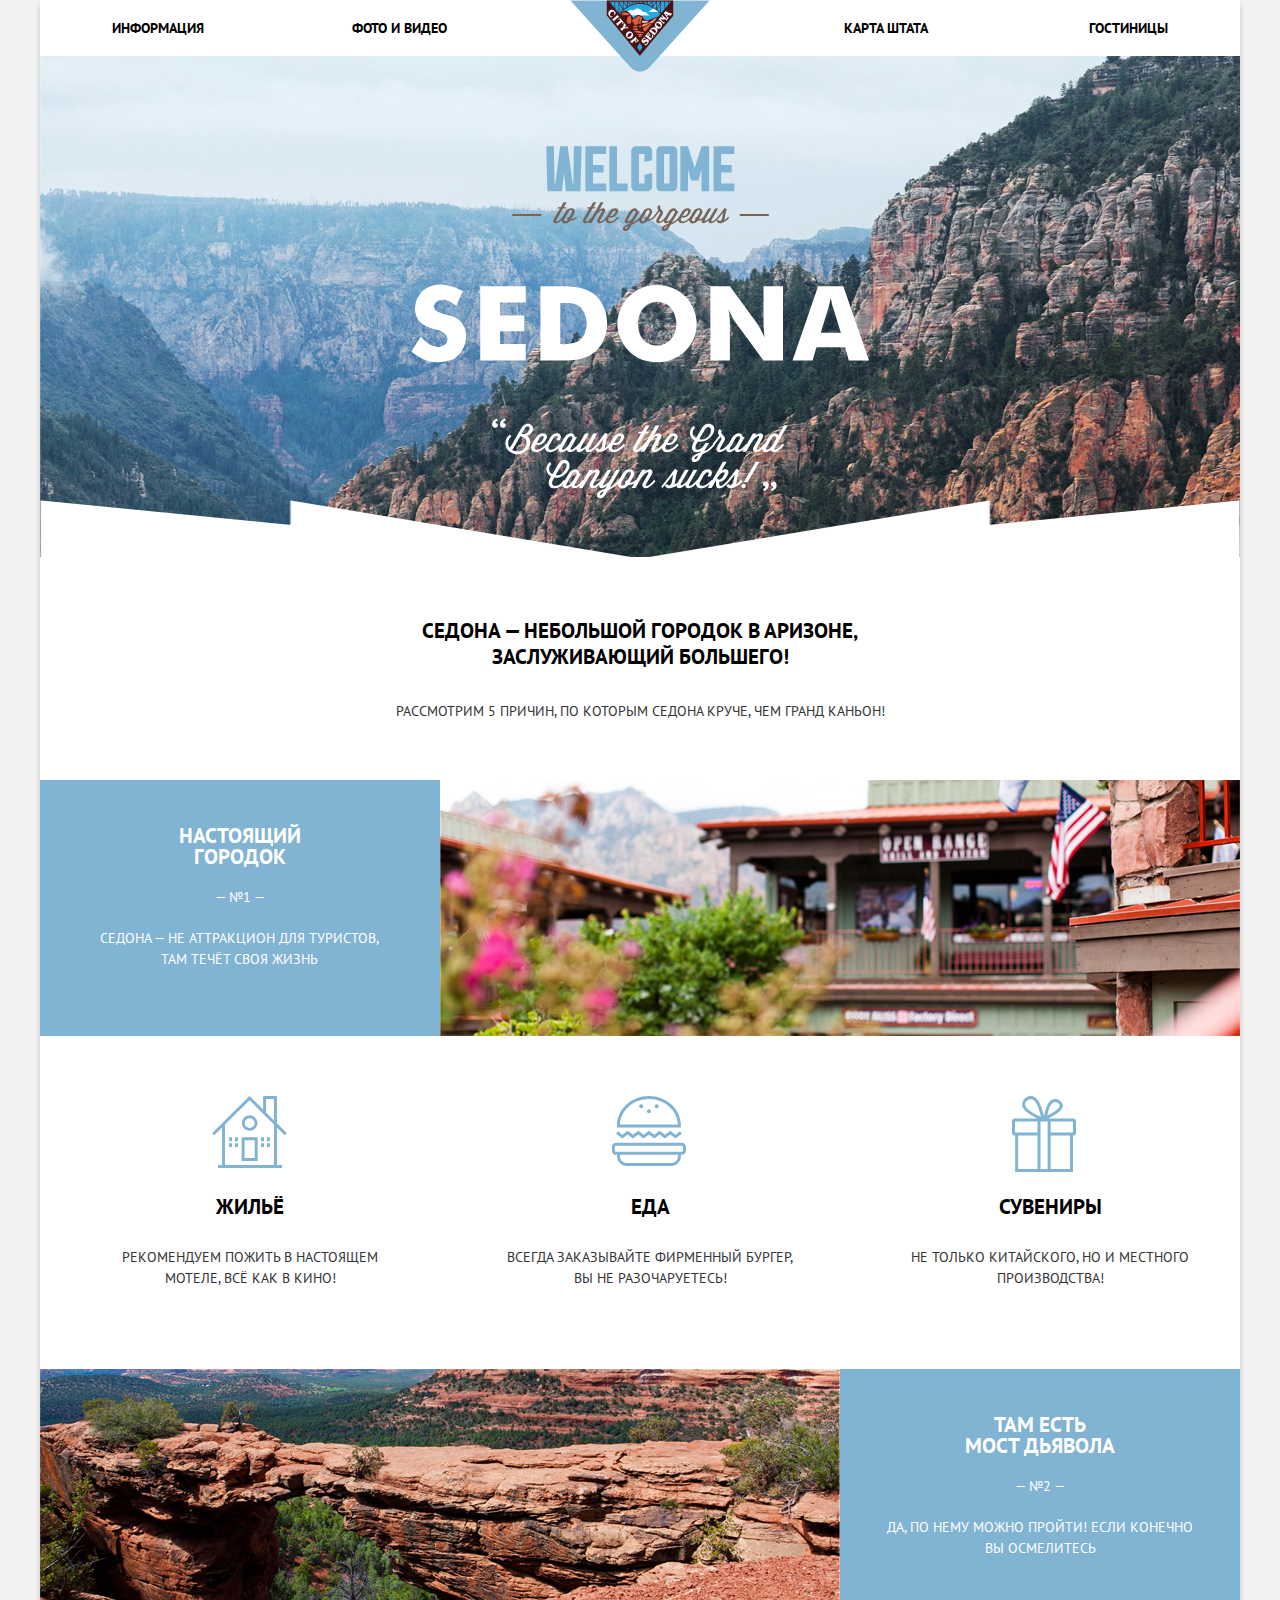
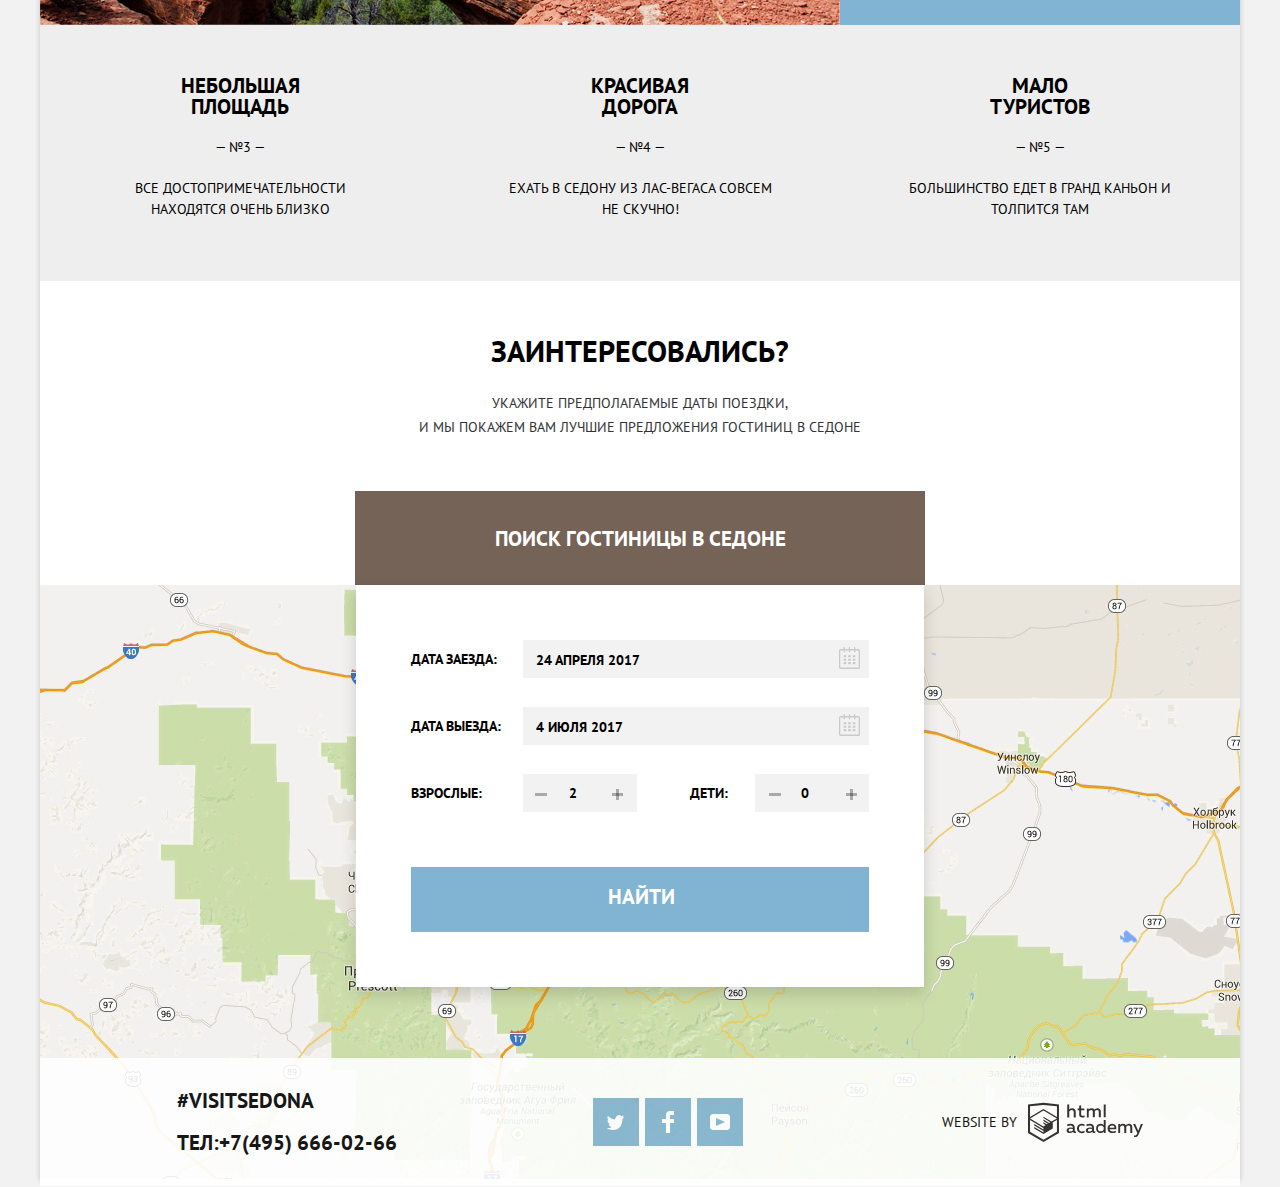
==== commit 8bb46156: "Личный проект: завершаем вёрстку" ====
--- a/index.html
+++ b/index.html
@@ -5,7 +5,7 @@
     <title>HTML Academy: Седона</title>
     <link href="https://fonts.googleapis.com/css?family=PT+Sans:400,700&display=swap&subset=latin-ext" rel="stylesheet">
     <link href="css/normalize.css" rel="stylesheet">
-    <link href="css/style.css" rel="stylesheet">
+    <link href="css/style.min.css" rel="stylesheet">
   </head>
   <body class="main-page">
 
@@ -35,42 +35,44 @@
                 
       <section class="container features">
         <div class="features-main">
-          <h2 class="features-title">Седона — небольшой городок в Аризоне,<br>
+          <h2 class="features-title">Седона — небольшой городок в Аризоне,
           заслуживающий большего!</h2>
           <p class="features-tense">Рассмотрим 5 причин, по которым Седона круче, чем Гранд Каньон!</p>
         </div>
         <ul class="features-reasons">
-          <li class="features-items features-items-accent"> 
+          <li class="features-items features-items-accent">
             <div class="features-block features-block-left"> 
               <h3>Настоящий<br>
               городок</h3>
               <p class="features-number">— №1 —</p>
-              <p class="features-text">Седона — не аттракцион для туристов,<br>
-              там течёт своя жизнь</p>
-            </div>
-            <p class="features-view">
-              <img src="img/feature-picture.jpg" alt="" width="800" height="256">
-            </p> 
+              <p class="features-text">
+              Седона — не аттракцион для туристов,
+              там течёт своя жизнь
+              </p>
+            </div>
+            <img src="img/feature-picture.jpg" alt="" width="800" height="256">
           </li>          
           <li class="features-items features-items-accent"> 
             <div class="features-block features-block-right"> 
               <h3>Там есть<br>
               Мост дьявола</h3>
               <p class="features-number">— №2 —</p>
-              <p class="features-text">Да, по нему можно пройти! Если конечно <br>
-              вы осмелитесь</p>
-            </div>
-            <p class="features-view"> 
-              <img src="img/feature-picture2.jpg" alt="" width="800" height="256">
-            </p>
+              <p class="features-text">
+              Да, по нему можно пройти! Если конечно
+              вы осмелитесь
+              </p>
+            </div>
+            <img src="img/feature-picture2.jpg" alt="" width="800" height="256">
           </li>
           <li class="features-items features-items-dim"> 
             <div class="features-block"> 
               <h3>Небольшая<br>
               площадь</h3> 
               <p class="features-number">— №3 —</p>
-              <p class="features-text">Все достопримечательности <br> 
-              находятся очень близко</p>
+              <p class="features-text">
+              Все достопримечательности
+              находятся очень близко
+            </p>
             </div>
           </li>
           <li class="features-items features-items-dim">
@@ -78,8 +80,10 @@
               <h3>Красивая<br>
               дорога</h3>
               <p class="features-number">— №4 —</p>
-              <p class="features-text">Ехать в Седону из Лас-Вегаса совсем<br> 
-              не скучно!</p>
+              <p class="features-text">
+              Ехать в Седону из Лас-Вегаса совсем
+              не скучно!
+              </p>
             </div>
           </li>
           <li class="features-items features-items-dim">
@@ -87,8 +91,10 @@
               <h3>Мало<br>
               туристов</h3>
               <p class="features-number"> — №5 —</p>
-              <p class="features-text">Большинство едет в Гранд Каньон<br> 
-              и толпится там</p>
+              <p class="features-text">
+              Большинство едет в Гранд Каньон
+              и толпится там
+            </p>
             </div>
           </li>
           <li class="features-items features-items-drops">
@@ -96,7 +102,8 @@
               <li class="features-housing"> 
                 <div class="features-block features-block-drops"> 
                   <h3>Жильё</h3>
-                  <p class="features-text">Рекомендуем пожить в настоящем<br>
+                  <p class="features-text">
+                  Рекомендуем пожить в настоящем
                   мотеле, всё как в кино!
                 </p> 
                 </div>
@@ -104,15 +111,17 @@
               <li class="features-food">
                 <div class="features-block features-block-drops"> 
                   <h3>Еда</h3>
-                  <p class="features-text">Всегда заказывайте фирменный бургер,<br>
-                  вы не разочаруетесь!
+                  <p class="features-text">
+                  Всегда заказывайте фирменный бургер,
+                  вы не разочаруетесь! 
                   </p>
                 </div>
               </li>
               <li class="features-gift">
                 <div class="features-block features-block-drops">
                   <h3>Сувениры</h3>
-                  <p class="features-text">Не только китайского, но и местного<br>
+                  <p class="features-text">
+                  Не только китайского, но и местного
                   производства!
                 </p>
                 </div>
@@ -154,8 +163,8 @@
               <button class="input-number number-plus" type="button" aria-label="+"></button>
               </p>
             </div>
+            <button class="button button-light" type="submit">Найти</button>
           </form>
-          <button class="button button-light" type="submit">Найти</button>
         </div>
       </section>
       <section class="map">
--- a/css/style.min.css
+++ b/css/style.min.css
@@ -0,0 +1 @@
+html{font-family:"PT Sans",Arial,sans-serif;font-size:14px;line-height:26px;font-weight:400;color:#000;text-transform:uppercase;background-color:#f2f2f2}*,::after,::before{box-sizing:border-box}.visually-hidden:not(:focus):not(:active),input[type=checkbox].visually-hidden,input[type=radio].visually-hidden{position:absolute;width:1px;height:1px;margin:-1px;border:0;padding:0;white-space:nowrap;clip-path:inset(100%);clip:rect(0 0 0 0);overflow:hidden}a{text-decoration:none}img{max-width:100%;height:auto}li{list-style:none}body{margin:0;background-color:#000}.container{margin:0 auto}.inner-page,.main-page{margin:0 auto;width:1200px;background-color:#fff;box-shadow:-5px 0 5px -5px rgba(0,1,1,.2),5px 0 5px -5px rgba(0,1,1,.2)}.main-header{background-color:#fff;min-height:56px;display:flex;justify-content:space-around}.main-header-logo{margin-top:0;width:140px;height:71px;position:absolute;z-index:1}.main-navigation,.site-navigation{display:flex;justify-content:center;margin:0;align-items:center}.site-navigation{width:1200px;min-height:56px;font:inherit;font-weight:700;flex-wrap:wrap;justify-content:flex-between}.site-navigation li{display:flex;width:240px;justify-content:flex-start}.site-navigation li:nth-child(1){margin-left:-40px}.site-navigation li:nth-child(2){flex-grow:1}.site-navigation li:nth-child(3){justify-content:flex-end;flex-grow:1}.site-navigation li:nth-child(4){justify-content:flex-end}.site-navigation a{color:#000;margin-right:72px;margin-left:72px}.site-navigation a:hover{color:#81b3d2;background-color:#fff}.site-navigation a:focus{color:rgba(0,0,0,.3);background-color:#fff}.site-navigation a:active{color:#766357;background-color:#fff}.button{display:inline-block;margin-right:6px;font:inherit;font-weight:700;text-align:center;color:#fff;vertical-align:middle;text-transform:uppercase;border:0}.button-light{background-color:#81b3d2}.search .button-light{font-size:21px;line-height:26px;padding:17px 196px 22px 197px}.selected-hotel .button-light{font-size:14px;line-height:21px;padding:8px 17px;margin-right:2px}.button-light:hover{background-color:#669ec0}.button-light:focus{color:rgba(255,255,255,.3);background-color:#5496bd}.button-dark{background-color:#766357}.search .button-dark{font-size:21px;line-height:26px;padding:35px 139px 33px 140px;margin-left:6px}.selected-hotel .button-dark{font-size:14px;line-height:21px;padding:8px 16px}.button-dark:hover{background-color:#604e43}.button-dark:focus{color:rgba(255,255,255,.3);background-color:#503e33}.input-info{color:#000;font-weight:700;font-size:14px;line-height:26px}.index-container{width:100%;min-height:2586px}.hero{display:block;text-align:center;min-height:501px;padding-top:76px;background-image:url(../img/background-photo.jpg);background-size:cover;background-position:0 -70px;background-color:#dae8f2;background-repeat:no-repeat;position:relative}.features-block-drops::before,.hero::after{content:"";display:block;position:absolute;background-repeat:no-repeat}.hero::after{min-width:1200px;min-height:59px;background-image:url(../img/polygon.png);background-size:1200px 59px;bottom:-2px}.features{width:100%;min-height:1220px;display:flex;justify-content:space-between;align-items:center;flex-wrap:wrap}.features-main{width:100%;text-align:center}.features-main h2,.features-main p{margin:0;line-height:26px;background-color:#fff}.features-main h2{font-weight:700;font-size:21px;padding:61px 380px 28px}.features-main p{text-align:center;font-weight:400;font-size:14px;color:#333;padding-bottom:56px}.features-items,.features-reasons{display:flex;justify-content:space-between}.features-reasons{width:100%;flex-wrap:wrap;list-style:none;margin:0}.features-items{margin:0 0 0 -40px}.features-block{display:flex;margin:0;width:33.33%;min-height:256px;flex-direction:column;text-align:center}.features-block-left{padding:45px 60px 60px}.features-block-right{padding:45px 45px 60px}.features-items-accent{color:#fff;background-color:#81b3d2}.features-items-dim{color:#000;background-color:#eee}.features-items-dim .features-block{width:400px;padding:50px 60px 60px}.features-drops h3,.features-items h3{font-weight:700;font-size:21px;line-height:21px}.features-items h3{margin:0}.features-number,.features-text{margin:0;font-weight:400;font-size:14px;line-height:21px}.features-number{margin-top:20px;margin-bottom:20px}.features-block-right{order:1}.features-block-drops,.features-drops{display:flex;justify-content:space-between}.features-drops{min-height:330px;margin:0 0 0 -40px}.features-block-drops{margin:0;width:400px;color:#000;background-color:#fff;flex-direction:column;align-items:center;text-align:center;position:relative;padding-left:65px;padding-right:45px}.features-drops h3{color:#000;margin-top:160px;padding-bottom:30px}.features-drops .features-text{color:#333;margin-bottom:80px}.features-block-drops::before{min-width:76px;min-height:76px;margin-top:60px}.features-housing .features-block-drops::before{background-image:url(../img/icon-1.svg);background-size:75px 72px}.features-food .features-block-drops::before{background-image:url(../img/icon-3.svg);background-size:74px 70px}.features-gift .features-block-drops::before{background-image:url(../img/icon-2.svg);background-size:64px 76px}.features-reasons li:nth-child(1){order:-2}.features-reasons li:nth-child(6){order:-1}.search{width:1200px;min-height:286px;text-align:center;background-color:#fff}.search h2{margin:0;font-weight:700;font-size:30px;line-height:36px;padding-top:52px;padding-bottom:22px}.search .search-offer{font-weight:400;font-size:14px;line-height:24px;color:#333;margin:0 0 52px}.search-field{width:568px;min-height:395px;display:flex;flex-direction:column;justify-content:space-between;background-color:#fff;padding:55px;z-index:1;position:absolute;left:50%;margin-left:-284px;box-shadow:0 7px 15px 0 rgba(0,1,1,.15)}.search-field-hide{display:none}.input-info,.search-form{display:flex;width:458px;justify-content:space-between;flex-wrap:wrap}.search-form{min-height:173px}.input-info{align-items:center;margin:0 0 29px;position:relative}.input-info .info-date{width:346px;height:38px;font-family:inherit;font-size:14px;line-height:26px;font-weight:700px;background-color:#f2f2f2;padding-top:14px;padding-bottom:13px;padding-left:13px;border:0}.input-info .info-date:hover{background-color:#ebebeb}.input-info .info-date:focus{background-color:#fff}.search-form .quantity{display:flex;width:458px;height:38px;justify-content:space-between}.quantity .input-adults{display:flex;min-height:38px;position:relative}.quantity .input-child{position:relative}.quantity .input-adults{width:226px;justify-content:flex-start}.quantity .input-child{display:flex;width:179px;min-height:38px;justify-content:flex-end}.quantity button,.quantity input{width:38px;height:38px;margin:0;text-align:center;background-color:#f2f2f2;border:0}.input-info input,.quantity input{font-weight:700;font-size:14px;line-height:26px;text-transform:uppercase}.input-adults .number-minus::before{position:absolute;content:"";width:12px;height:3px;background-color:#000;opacity:.3;top:50%;left:124px}.input-adults .number-minus:hover::before{opacity:1}.input-adults .number-minus:focus::before{background-color:#81b3d2}.input-adults .number-plus::after,.input-adults .number-plus::before{position:absolute;content:"";width:11px;height:3px;background-color:#000;opacity:.3;top:50%;left:201px}.input-adults .number-plus::after{transform:rotate(90deg)}.input-adults .number-plus:hover::after,.input-adults .number-plus:hover::before{opacity:1}.input-adults .number-plus:focus::after,.input-adults .number-plus:focus::before{background-color:#81b3d2}.input-child .number-minus::before{position:absolute;content:"";width:12px;height:3px;background-color:#000;opacity:.3;top:50%;left:79px}.input-child .number-minus:hover::before{opacity:1}.input-child .number-minus:focus::before{background-color:#81b3d2}.input-child .number-plus::after,.input-child .number-plus::before{position:absolute;content:"";width:11px;height:3px;background-color:#000;opacity:.3;top:50%;left:156px}.input-child .number-plus::after{transform:rotate(90deg)}.input-child .number-plus:hover::after,.input-child .number-plus:hover::before{opacity:1}.input-child .number-plus:focus::after,.input-child .number-plus:focus::before{background-color:#81b3d2}.quantity button:nth-child(1){margin-left:auto}.search-field .button-light{width:100%;margin-top:55px}.input-info svg{position:absolute;z-index:1;bottom:50%;left:100%;margin-left:-30px;margin-bottom:-10px;fill:#cacaca}.input-info svg:hover path{fill:#000}.input-info svg:focus path,.social-button:focus path{fill:#81b3d2}.map{display:block;height:473px;background-size:cover}.filter-container{display:flex;width:100%;min-height:217px;margin:0;color:#fff;background-image:url(../img/filter-background.jpg);background-color:#dae8f2;background-size:cover;background-repeat:no-repeat;background-position:0 -310px}.filter-box{display:flex;justify-content:space-between;width:100%;flex-wrap:wrap;margin:31px 72px}.filter-container fieldset{border:0}.form-list li{margin-left:-40px;margin-bottom:22px}.form-list legend,.form-price p{font-weight:700;font-size:16px;line-height:21px}.filter-form{display:flex;width:50%;min-height:151px}.form-list{margin-top:-6px}.form-list ul{display:flex;width:139px;min-height:115px;flex-direction:column;align-items:flex-start;flex-wrap:wrap}.form-list li:last-child{margin-bottom:0}.form-checkbox{display:flex;position:relative;padding-left:40px}.form-checkbox input[type=checkbox]+.checkbox-indicator{background-image:url(../img/checkbox-off.svg)}.form-checkbox input[type=checkbox]+.checkbox-indicator,.form-checkbox input[type=checkbox]:disabled+.checkbox-indicator{content:"";background-repeat:no-repeat;width:27px;height:23px;position:absolute;top:0;left:0;cursor:pointer}.form-checkbox input[type=checkbox]:checked+.checkbox-indicator{background-image:url(../img/checkbox-on.svg)}.form-checkbox input[type=checkbox]:disabled+.checkbox-indicator{background-image:url(../img/checkbox-off-dis.svg)}.form-checkbox input[type=checkbox]:checked:disabled+.checkbox-indicator{background-image:url(../img/checkbox-on-dis.svg)}.filter-form .form-list:nth-child(1){margin-left:-10px;margin-right:95px}.filter-form:nth-child(2){justify-content:flex-end}.form-price{width:314px}.form-price-title{margin-top:-6px;margin-bottom:13px}.price-control{position:relative;height:36px;margin-bottom:22px;font-size:0;border:2px solid #fff;border-radius:2px}.price-control::after{content:"";position:absolute;width:2px;height:22px;background:#fff;top:50%;left:50%;transform:translate(-50%,-50%)}.price-control label{display:inline-block;font-size:14px;line-height:21px;vertical-align:top;margin-top:5px;cursor:pointer}.price-control .max-price,.price-control .min-price{width:152px;padding-left:65px}.price-control input{width:50px;margin:0;color:#fff;background:0 0;border:0}.form-price label{font-weight:400;font-size:14px;line-height:21px}.range-control{position:relative;margin-bottom:30px}.range-control .scale{height:2px;background:rgba(255,255,255,.3)}.range-control .bar{width:80%;height:2px;background:#fff}.range-toggle{position:absolute;top:-7px;width:4px;height:4px;background:#ababab;border:8px solid #fff;border-radius:50%;box-shadow:0 2px 1px 0 rgba(0,1,1,.2);cursor:pointer}.range-toggle-min{left:0}.range-toggle-max{left:80%}.range-toggle:hover{border:9px solid #fff}.button-opacity{display:block;margin:0 auto;padding:6px 36px;font-weight:400;font-size:14px;line-height:21px;color:#fff;background:0 0;border:2px solid #fff;border-radius:2px;cursor:pointer}.button-opacity:hover{color:#000;background-color:#fff}.selected-result{display:flex;width:100%;min-height:86px;justify-content:space-between}.sort-items{display:flex;min-width:50%;padding-left:72px;justify-content:flex-start;align-items:center}.selected-result h3{font-weight:700;font-size:21px;line-height:26px}.button-sort,.sort-items p{font-weight:400;font-size:12px;line-height:18px}.sort-items p{color:#000;margin-left:49px}.selected-result ul{display:flex;min-width:278px;justify-content:space-between;margin:0 auto}.updown-up{display:flex;padding-right:73px;justify-content:flex-end;align-items:center}.button-sort{color:rgba(0,0,0,.3);background-color:#fff;border:0;border-bottom:1px dashed #81b3d2;padding:0;margin-right:33px}.button-sort:hover{color:#81b3d2}.button-sort:focus{color:#000;border-bottom:none}.button-sort.button\:active{color:#81b3d2;border-bottom:none}.button-updown{width:20px;height:20px;background-color:#fff;background-size:11px 10px;background-position:center;background-repeat:no-repeat;border:0}.button-updown-up{background-image:url(../img/grey-icon-up-dir.png)}.button-updown-up:hover{background-image:url(../img/black-icon-up-dir.png)}.button-updown-up:focus{background-image:url(../img/blue-icon-up-dir.png)}.button-updown-down{background-image:url(../img/grey-icon-down-dir.png)}.button-updown-down:hover{background-image:url(../img/black-icon-down-dir.png)}.button-updown-down.button\:active,.button-updown-down:focus{background-image:url(../img/blue-icon-down-dir.png)}.selected-hotels{display:flex;width:100%;justify-content:space-between;flex-wrap:wrap;list-style:none;margin:0}.selected-hotel .image-info{width:135px;height:90px;margin-right:30px}.hotel-box{width:1200px;display:flex;margin:0 0 0 -40px;border-top:1px solid rgba(0,0,0,.3)}.hotel-box:last-child{border-bottom:1px solid rgba(0,0,0,.3)}.hotel-info,.selected-hotel{display:flex;justify-content:space-between}.selected-hotel{width:100%;margin:30px 72px}.hotel-info{margin:0;padding-top:0;min-width:363px;min-height:90px;flex-direction:column;align-items:flex-start;position:relative;flex-grow:1}.hotel-info h3,.hotel-info p{margin:0}.hotel-name{font-weight:700;font-size:21px;line-height:26px;color:#000;margin-top:-5px}.hotel-name:hover{color:#81b3d2}.hotel-name:active,.hotel-name:focus{color:#000;opacity:.3}.hotel-info span{color:#333;font-weight:400;font-size:14px;line-height:21px}.hotel-info .info-price{position:absolute;bottom:42px;left:116px}.rating-box{display:flex;min-width:110px;height:90px;flex-direction:column;justify-content:space-between;align-items:flex-end}.stars{display:flex;justify-content:flex-end}.stars img{margin-left:5px}.rating{color:#666;font-weight:400;font-size:14px;line-height:21px;background-color:#f2f2f2;padding:5px 13px 6px 16px;margin-bottom:0}.main-footer{display:flex;list-style:none;color:#000;min-height:120px;justify-content:space-between;align-items:center;background-color:#fff;opacity:.9;padding-top:30px;padding-bottom:30px;padding-left:40px}.main-footer a{color:#000}.footer-contacts{font-weight:700;font-size:21px;line-height:26px;min-height:48px;width:223px;margin:0 auto}.footer-contacts span{display:inline-block;padding-bottom:16px;vertical-align:middle}.footer-contacts a{display:block;min-width:230px;text-align:left}.footer-social{display:flex;min-width:150px;min-height:48px;justify-content:space-around;list-style:none;margin:0 auto;padding:0}.social-button{background-color:#81b3d2;display:flex;width:46px;height:48px;align-items:center;justify-content:center;margin-right:6px}.social-button:hover{background-color:#669ec0}.social-button:focus{background-color:#5496bd}.footer-copyright{display:flex;font-size:14px;line-height:26px;font-weight:400;margin:0 auto;justify-content:space-between;align-items:center}.footer-copyright a{display:flex;margin-left:11px}.footer-copyright a:hover path{fill:#81b3d2}.footer-copyright a:focus path{fill:#bdbbbc}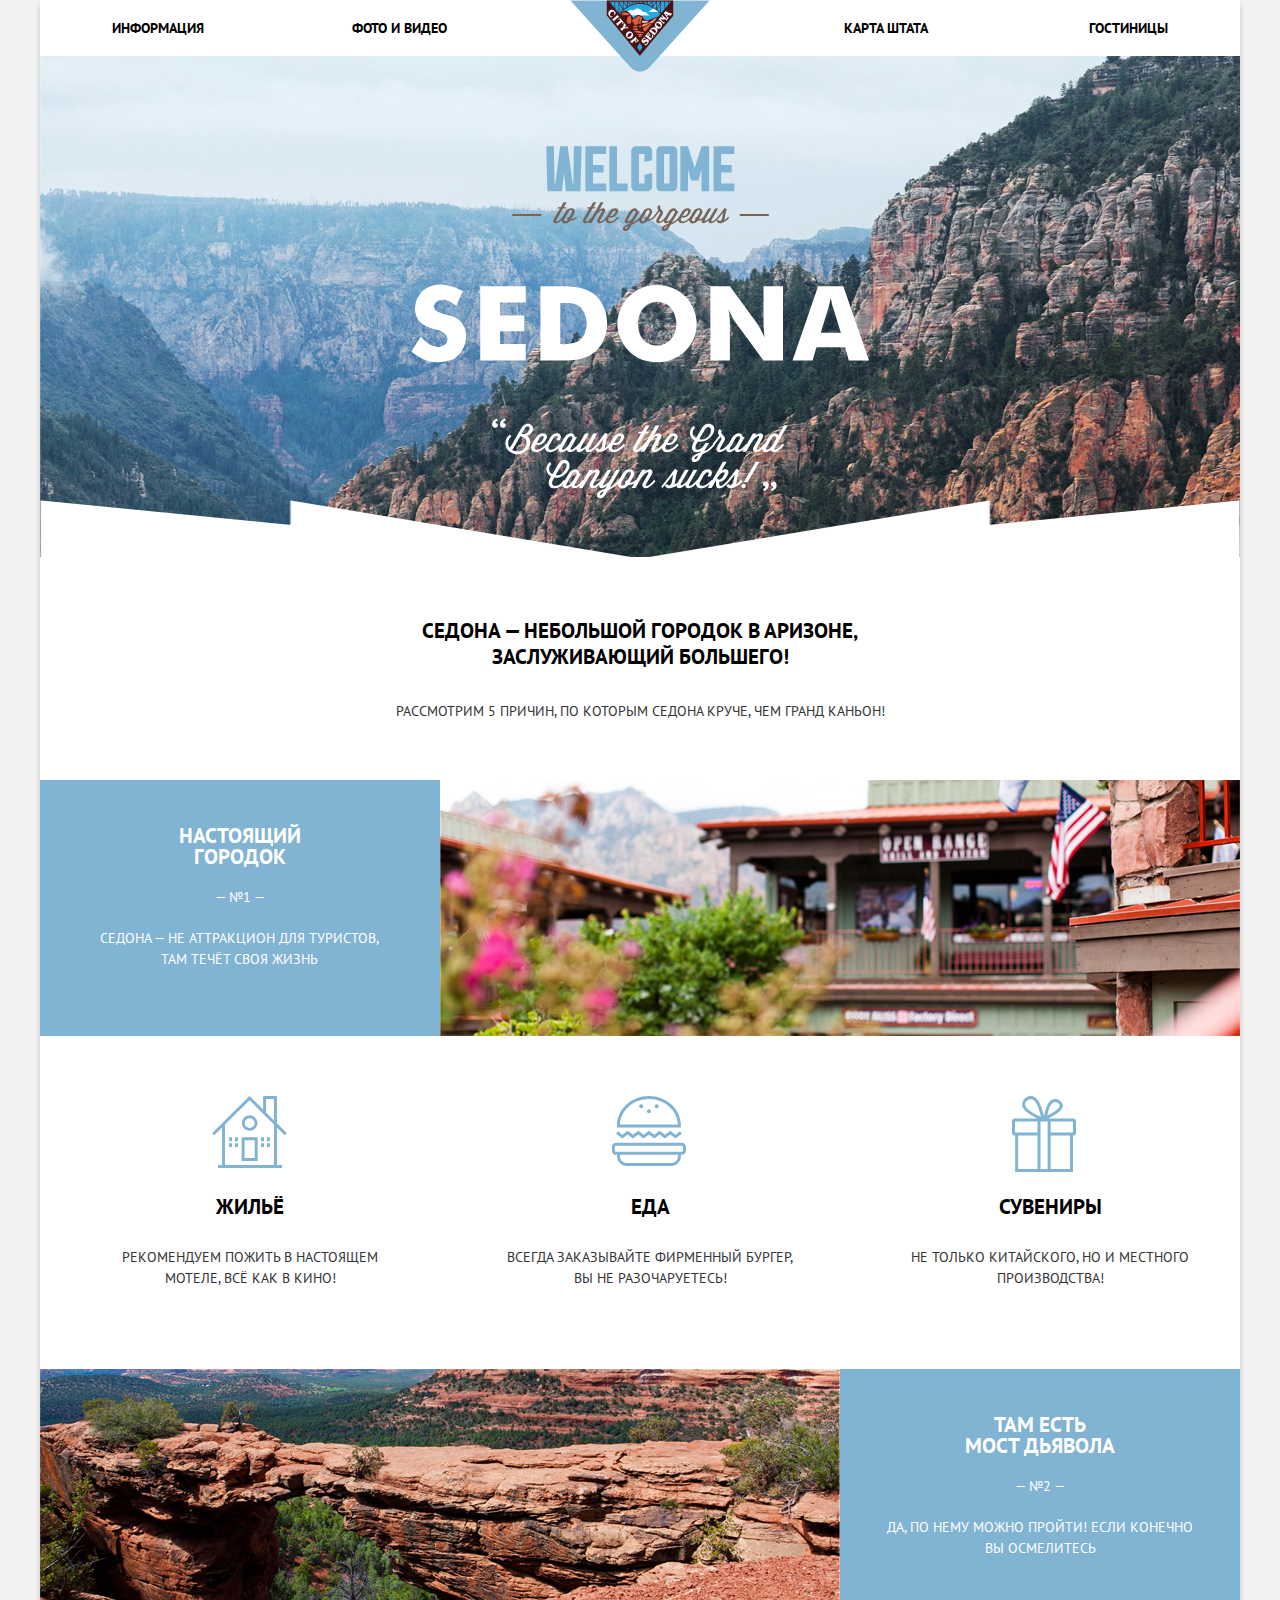
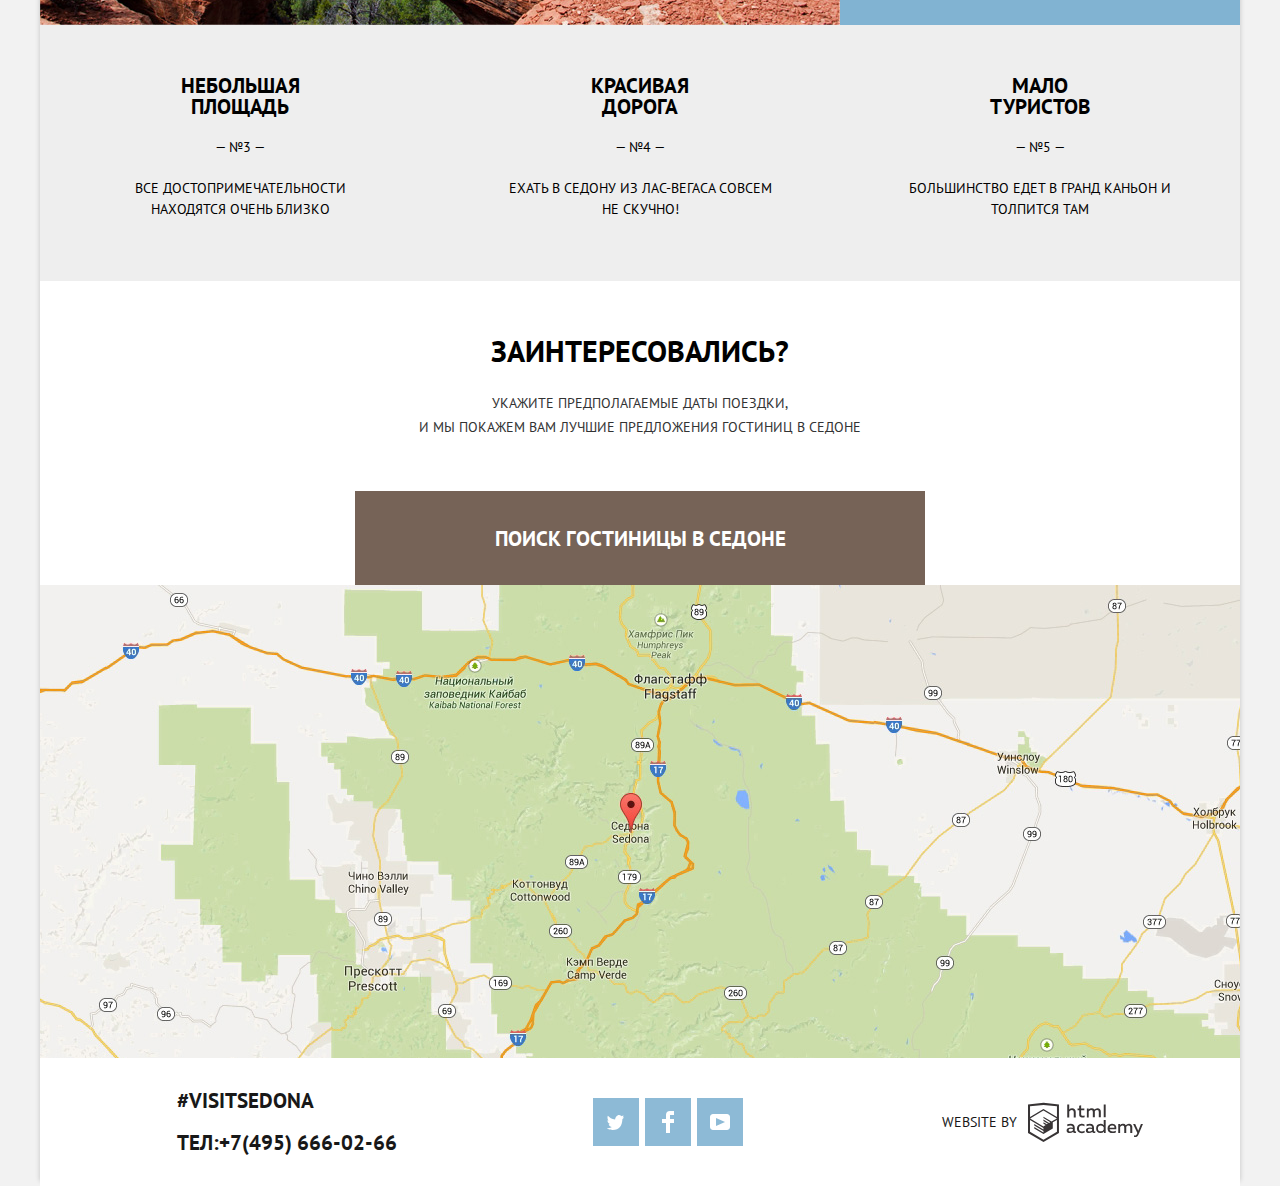
==== commit 9efd5e25: "Личный проект: оживляем интерактивные элементы" ====
--- a/index.html
+++ b/index.html
@@ -134,7 +134,7 @@
         <h2 class="search-title">Заинтересовались?</h2>
         <p class="search-offer">Укажите предполагаемые даты поездки,<br>
           и мы покажем вам лучшие предложения гостиниц в Седоне</p>
-         <button class="button button-dark" type="button">Поиск гостиницы в Седоне</button>
+         <button class="button button-dark button-search" type="button">Поиск гостиницы в Седоне</button>
          <div class="search-field">
           <form class="container search-form" action="https://echo.htmlacademy.ru" method="post">
             <p class="input-info">
@@ -169,7 +169,7 @@
       </section>
       <section class="map">
         <h2 class="visually-hidden">Карта штата</h2>
-        <img src="img/map.jpg" alt="Город Седона на карте штата" width="1200" height="593">
+        <iframe src="https://www.google.com/maps/embed?pb=!1m18!1m12!1m3!1d839905.3403490846!2d-112.08902338985816!3d34.6829720251918!2m3!1f0!2f0!3f0!3m2!1i1024!2i768!4f13.1!3m3!1m2!1s0x872da132f942b00d%3A0x5548c523fa6c8efd!2z0KHQtdC00L7QvdCwLCDQkNGA0LjQt9C-0L3QsCA4NjMzNiwg0KHQqNCQ!5e0!3m2!1sru!2sru!4v1585064488730!5m2!1sru!2sru" width="1200" height="593" frameborder="0" style="border:0;" allowfullscreen="" aria-hidden="false" tabindex="0"></iframe>
       </section>
     </main>
 
@@ -201,6 +201,8 @@
         </a>
       </p>
     </footer>
+    
+    <script src="js/popup.js"></script>
 
   </body>
 </html>
--- a/css/style.min.css
+++ b/css/style.min.css
@@ -1 +1 @@
-html{font-family:"PT Sans",Arial,sans-serif;font-size:14px;line-height:26px;font-weight:400;color:#000;text-transform:uppercase;background-color:#f2f2f2}*,::after,::before{box-sizing:border-box}.visually-hidden:not(:focus):not(:active),input[type=checkbox].visually-hidden,input[type=radio].visually-hidden{position:absolute;width:1px;height:1px;margin:-1px;border:0;padding:0;white-space:nowrap;clip-path:inset(100%);clip:rect(0 0 0 0);overflow:hidden}a{text-decoration:none}img{max-width:100%;height:auto}li{list-style:none}body{margin:0;background-color:#000}.container{margin:0 auto}.inner-page,.main-page{margin:0 auto;width:1200px;background-color:#fff;box-shadow:-5px 0 5px -5px rgba(0,1,1,.2),5px 0 5px -5px rgba(0,1,1,.2)}.main-header{background-color:#fff;min-height:56px;display:flex;justify-content:space-around}.main-header-logo{margin-top:0;width:140px;height:71px;position:absolute;z-index:1}.main-navigation,.site-navigation{display:flex;justify-content:center;margin:0;align-items:center}.site-navigation{width:1200px;min-height:56px;font:inherit;font-weight:700;flex-wrap:wrap;justify-content:flex-between}.site-navigation li{display:flex;width:240px;justify-content:flex-start}.site-navigation li:nth-child(1){margin-left:-40px}.site-navigation li:nth-child(2){flex-grow:1}.site-navigation li:nth-child(3){justify-content:flex-end;flex-grow:1}.site-navigation li:nth-child(4){justify-content:flex-end}.site-navigation a{color:#000;margin-right:72px;margin-left:72px}.site-navigation a:hover{color:#81b3d2;background-color:#fff}.site-navigation a:focus{color:rgba(0,0,0,.3);background-color:#fff}.site-navigation a:active{color:#766357;background-color:#fff}.button{display:inline-block;margin-right:6px;font:inherit;font-weight:700;text-align:center;color:#fff;vertical-align:middle;text-transform:uppercase;border:0}.button-light{background-color:#81b3d2}.search .button-light{font-size:21px;line-height:26px;padding:17px 196px 22px 197px}.selected-hotel .button-light{font-size:14px;line-height:21px;padding:8px 17px;margin-right:2px}.button-light:hover{background-color:#669ec0}.button-light:focus{color:rgba(255,255,255,.3);background-color:#5496bd}.button-dark{background-color:#766357}.search .button-dark{font-size:21px;line-height:26px;padding:35px 139px 33px 140px;margin-left:6px}.selected-hotel .button-dark{font-size:14px;line-height:21px;padding:8px 16px}.button-dark:hover{background-color:#604e43}.button-dark:focus{color:rgba(255,255,255,.3);background-color:#503e33}.input-info{color:#000;font-weight:700;font-size:14px;line-height:26px}.index-container{width:100%;min-height:2586px}.hero{display:block;text-align:center;min-height:501px;padding-top:76px;background-image:url(../img/background-photo.jpg);background-size:cover;background-position:0 -70px;background-color:#dae8f2;background-repeat:no-repeat;position:relative}.features-block-drops::before,.hero::after{content:"";display:block;position:absolute;background-repeat:no-repeat}.hero::after{min-width:1200px;min-height:59px;background-image:url(../img/polygon.png);background-size:1200px 59px;bottom:-2px}.features{width:100%;min-height:1220px;display:flex;justify-content:space-between;align-items:center;flex-wrap:wrap}.features-main{width:100%;text-align:center}.features-main h2,.features-main p{margin:0;line-height:26px;background-color:#fff}.features-main h2{font-weight:700;font-size:21px;padding:61px 380px 28px}.features-main p{text-align:center;font-weight:400;font-size:14px;color:#333;padding-bottom:56px}.features-items,.features-reasons{display:flex;justify-content:space-between}.features-reasons{width:100%;flex-wrap:wrap;list-style:none;margin:0}.features-items{margin:0 0 0 -40px}.features-block{display:flex;margin:0;width:33.33%;min-height:256px;flex-direction:column;text-align:center}.features-block-left{padding:45px 60px 60px}.features-block-right{padding:45px 45px 60px}.features-items-accent{color:#fff;background-color:#81b3d2}.features-items-dim{color:#000;background-color:#eee}.features-items-dim .features-block{width:400px;padding:50px 60px 60px}.features-drops h3,.features-items h3{font-weight:700;font-size:21px;line-height:21px}.features-items h3{margin:0}.features-number,.features-text{margin:0;font-weight:400;font-size:14px;line-height:21px}.features-number{margin-top:20px;margin-bottom:20px}.features-block-right{order:1}.features-block-drops,.features-drops{display:flex;justify-content:space-between}.features-drops{min-height:330px;margin:0 0 0 -40px}.features-block-drops{margin:0;width:400px;color:#000;background-color:#fff;flex-direction:column;align-items:center;text-align:center;position:relative;padding-left:65px;padding-right:45px}.features-drops h3{color:#000;margin-top:160px;padding-bottom:30px}.features-drops .features-text{color:#333;margin-bottom:80px}.features-block-drops::before{min-width:76px;min-height:76px;margin-top:60px}.features-housing .features-block-drops::before{background-image:url(../img/icon-1.svg);background-size:75px 72px}.features-food .features-block-drops::before{background-image:url(../img/icon-3.svg);background-size:74px 70px}.features-gift .features-block-drops::before{background-image:url(../img/icon-2.svg);background-size:64px 76px}.features-reasons li:nth-child(1){order:-2}.features-reasons li:nth-child(6){order:-1}.search{width:1200px;min-height:286px;text-align:center;background-color:#fff}.search h2{margin:0;font-weight:700;font-size:30px;line-height:36px;padding-top:52px;padding-bottom:22px}.search .search-offer{font-weight:400;font-size:14px;line-height:24px;color:#333;margin:0 0 52px}.search-field{width:568px;min-height:395px;display:flex;flex-direction:column;justify-content:space-between;background-color:#fff;padding:55px;z-index:1;position:absolute;left:50%;margin-left:-284px;box-shadow:0 7px 15px 0 rgba(0,1,1,.15)}.search-field-hide{display:none}.input-info,.search-form{display:flex;width:458px;justify-content:space-between;flex-wrap:wrap}.search-form{min-height:173px}.input-info{align-items:center;margin:0 0 29px;position:relative}.input-info .info-date{width:346px;height:38px;font-family:inherit;font-size:14px;line-height:26px;font-weight:700px;background-color:#f2f2f2;padding-top:14px;padding-bottom:13px;padding-left:13px;border:0}.input-info .info-date:hover{background-color:#ebebeb}.input-info .info-date:focus{background-color:#fff}.search-form .quantity{display:flex;width:458px;height:38px;justify-content:space-between}.quantity .input-adults{display:flex;min-height:38px;position:relative}.quantity .input-child{position:relative}.quantity .input-adults{width:226px;justify-content:flex-start}.quantity .input-child{display:flex;width:179px;min-height:38px;justify-content:flex-end}.quantity button,.quantity input{width:38px;height:38px;margin:0;text-align:center;background-color:#f2f2f2;border:0}.input-info input,.quantity input{font-weight:700;font-size:14px;line-height:26px;text-transform:uppercase}.input-adults .number-minus::before{position:absolute;content:"";width:12px;height:3px;background-color:#000;opacity:.3;top:50%;left:124px}.input-adults .number-minus:hover::before{opacity:1}.input-adults .number-minus:focus::before{background-color:#81b3d2}.input-adults .number-plus::after,.input-adults .number-plus::before{position:absolute;content:"";width:11px;height:3px;background-color:#000;opacity:.3;top:50%;left:201px}.input-adults .number-plus::after{transform:rotate(90deg)}.input-adults .number-plus:hover::after,.input-adults .number-plus:hover::before{opacity:1}.input-adults .number-plus:focus::after,.input-adults .number-plus:focus::before{background-color:#81b3d2}.input-child .number-minus::before{position:absolute;content:"";width:12px;height:3px;background-color:#000;opacity:.3;top:50%;left:79px}.input-child .number-minus:hover::before{opacity:1}.input-child .number-minus:focus::before{background-color:#81b3d2}.input-child .number-plus::after,.input-child .number-plus::before{position:absolute;content:"";width:11px;height:3px;background-color:#000;opacity:.3;top:50%;left:156px}.input-child .number-plus::after{transform:rotate(90deg)}.input-child .number-plus:hover::after,.input-child .number-plus:hover::before{opacity:1}.input-child .number-plus:focus::after,.input-child .number-plus:focus::before{background-color:#81b3d2}.quantity button:nth-child(1){margin-left:auto}.search-field .button-light{width:100%;margin-top:55px}.input-info svg{position:absolute;z-index:1;bottom:50%;left:100%;margin-left:-30px;margin-bottom:-10px;fill:#cacaca}.input-info svg:hover path{fill:#000}.input-info svg:focus path,.social-button:focus path{fill:#81b3d2}.map{display:block;height:473px;background-size:cover}.filter-container{display:flex;width:100%;min-height:217px;margin:0;color:#fff;background-image:url(../img/filter-background.jpg);background-color:#dae8f2;background-size:cover;background-repeat:no-repeat;background-position:0 -310px}.filter-box{display:flex;justify-content:space-between;width:100%;flex-wrap:wrap;margin:31px 72px}.filter-container fieldset{border:0}.form-list li{margin-left:-40px;margin-bottom:22px}.form-list legend,.form-price p{font-weight:700;font-size:16px;line-height:21px}.filter-form{display:flex;width:50%;min-height:151px}.form-list{margin-top:-6px}.form-list ul{display:flex;width:139px;min-height:115px;flex-direction:column;align-items:flex-start;flex-wrap:wrap}.form-list li:last-child{margin-bottom:0}.form-checkbox{display:flex;position:relative;padding-left:40px}.form-checkbox input[type=checkbox]+.checkbox-indicator{background-image:url(../img/checkbox-off.svg)}.form-checkbox input[type=checkbox]+.checkbox-indicator,.form-checkbox input[type=checkbox]:disabled+.checkbox-indicator{content:"";background-repeat:no-repeat;width:27px;height:23px;position:absolute;top:0;left:0;cursor:pointer}.form-checkbox input[type=checkbox]:checked+.checkbox-indicator{background-image:url(../img/checkbox-on.svg)}.form-checkbox input[type=checkbox]:disabled+.checkbox-indicator{background-image:url(../img/checkbox-off-dis.svg)}.form-checkbox input[type=checkbox]:checked:disabled+.checkbox-indicator{background-image:url(../img/checkbox-on-dis.svg)}.filter-form .form-list:nth-child(1){margin-left:-10px;margin-right:95px}.filter-form:nth-child(2){justify-content:flex-end}.form-price{width:314px}.form-price-title{margin-top:-6px;margin-bottom:13px}.price-control{position:relative;height:36px;margin-bottom:22px;font-size:0;border:2px solid #fff;border-radius:2px}.price-control::after{content:"";position:absolute;width:2px;height:22px;background:#fff;top:50%;left:50%;transform:translate(-50%,-50%)}.price-control label{display:inline-block;font-size:14px;line-height:21px;vertical-align:top;margin-top:5px;cursor:pointer}.price-control .max-price,.price-control .min-price{width:152px;padding-left:65px}.price-control input{width:50px;margin:0;color:#fff;background:0 0;border:0}.form-price label{font-weight:400;font-size:14px;line-height:21px}.range-control{position:relative;margin-bottom:30px}.range-control .scale{height:2px;background:rgba(255,255,255,.3)}.range-control .bar{width:80%;height:2px;background:#fff}.range-toggle{position:absolute;top:-7px;width:4px;height:4px;background:#ababab;border:8px solid #fff;border-radius:50%;box-shadow:0 2px 1px 0 rgba(0,1,1,.2);cursor:pointer}.range-toggle-min{left:0}.range-toggle-max{left:80%}.range-toggle:hover{border:9px solid #fff}.button-opacity{display:block;margin:0 auto;padding:6px 36px;font-weight:400;font-size:14px;line-height:21px;color:#fff;background:0 0;border:2px solid #fff;border-radius:2px;cursor:pointer}.button-opacity:hover{color:#000;background-color:#fff}.selected-result{display:flex;width:100%;min-height:86px;justify-content:space-between}.sort-items{display:flex;min-width:50%;padding-left:72px;justify-content:flex-start;align-items:center}.selected-result h3{font-weight:700;font-size:21px;line-height:26px}.button-sort,.sort-items p{font-weight:400;font-size:12px;line-height:18px}.sort-items p{color:#000;margin-left:49px}.selected-result ul{display:flex;min-width:278px;justify-content:space-between;margin:0 auto}.updown-up{display:flex;padding-right:73px;justify-content:flex-end;align-items:center}.button-sort{color:rgba(0,0,0,.3);background-color:#fff;border:0;border-bottom:1px dashed #81b3d2;padding:0;margin-right:33px}.button-sort:hover{color:#81b3d2}.button-sort:focus{color:#000;border-bottom:none}.button-sort.button\:active{color:#81b3d2;border-bottom:none}.button-updown{width:20px;height:20px;background-color:#fff;background-size:11px 10px;background-position:center;background-repeat:no-repeat;border:0}.button-updown-up{background-image:url(../img/grey-icon-up-dir.png)}.button-updown-up:hover{background-image:url(../img/black-icon-up-dir.png)}.button-updown-up:focus{background-image:url(../img/blue-icon-up-dir.png)}.button-updown-down{background-image:url(../img/grey-icon-down-dir.png)}.button-updown-down:hover{background-image:url(../img/black-icon-down-dir.png)}.button-updown-down.button\:active,.button-updown-down:focus{background-image:url(../img/blue-icon-down-dir.png)}.selected-hotels{display:flex;width:100%;justify-content:space-between;flex-wrap:wrap;list-style:none;margin:0}.selected-hotel .image-info{width:135px;height:90px;margin-right:30px}.hotel-box{width:1200px;display:flex;margin:0 0 0 -40px;border-top:1px solid rgba(0,0,0,.3)}.hotel-box:last-child{border-bottom:1px solid rgba(0,0,0,.3)}.hotel-info,.selected-hotel{display:flex;justify-content:space-between}.selected-hotel{width:100%;margin:30px 72px}.hotel-info{margin:0;padding-top:0;min-width:363px;min-height:90px;flex-direction:column;align-items:flex-start;position:relative;flex-grow:1}.hotel-info h3,.hotel-info p{margin:0}.hotel-name{font-weight:700;font-size:21px;line-height:26px;color:#000;margin-top:-5px}.hotel-name:hover{color:#81b3d2}.hotel-name:active,.hotel-name:focus{color:#000;opacity:.3}.hotel-info span{color:#333;font-weight:400;font-size:14px;line-height:21px}.hotel-info .info-price{position:absolute;bottom:42px;left:116px}.rating-box{display:flex;min-width:110px;height:90px;flex-direction:column;justify-content:space-between;align-items:flex-end}.stars{display:flex;justify-content:flex-end}.stars img{margin-left:5px}.rating{color:#666;font-weight:400;font-size:14px;line-height:21px;background-color:#f2f2f2;padding:5px 13px 6px 16px;margin-bottom:0}.main-footer{display:flex;list-style:none;color:#000;min-height:120px;justify-content:space-between;align-items:center;background-color:#fff;opacity:.9;padding-top:30px;padding-bottom:30px;padding-left:40px}.main-footer a{color:#000}.footer-contacts{font-weight:700;font-size:21px;line-height:26px;min-height:48px;width:223px;margin:0 auto}.footer-contacts span{display:inline-block;padding-bottom:16px;vertical-align:middle}.footer-contacts a{display:block;min-width:230px;text-align:left}.footer-social{display:flex;min-width:150px;min-height:48px;justify-content:space-around;list-style:none;margin:0 auto;padding:0}.social-button{background-color:#81b3d2;display:flex;width:46px;height:48px;align-items:center;justify-content:center;margin-right:6px}.social-button:hover{background-color:#669ec0}.social-button:focus{background-color:#5496bd}.footer-copyright{display:flex;font-size:14px;line-height:26px;font-weight:400;margin:0 auto;justify-content:space-between;align-items:center}.footer-copyright a{display:flex;margin-left:11px}.footer-copyright a:hover path{fill:#81b3d2}.footer-copyright a:focus path{fill:#bdbbbc}+@keyframes bounce{0%{transform:translateY(-86px)}25%{transform:translateY(-75px)}50%{transform:translateY(-50px)}75%{transform:translateY(-25px)}to{transform:translateY(0)}}html{font-family:"PT Sans",Arial,sans-serif;font-size:14px;line-height:26px;font-weight:400;color:#000;text-transform:uppercase;background-color:#f2f2f2}*,::after,::before{box-sizing:border-box}.visually-hidden:not(:focus):not(:active),input[type=checkbox].visually-hidden,input[type=radio].visually-hidden{position:absolute;width:1px;height:1px;margin:-1px;border:0;padding:0;white-space:nowrap;clip-path:inset(100%);clip:rect(0 0 0 0);overflow:hidden}a{text-decoration:none}img{max-width:100%;height:auto}li{list-style:none}body{margin:0;background-color:#000}.container{margin:0 auto}.inner-page,.main-page{margin:0 auto;width:1200px;background-color:#fff;box-shadow:-5px 0 5px -5px rgba(0,1,1,.2),5px 0 5px -5px rgba(0,1,1,.2)}.main-header{background-color:#fff;min-height:56px;display:flex;justify-content:space-around}.main-header-logo{margin-top:0;width:140px;height:71px;position:absolute;z-index:1}.main-navigation,.site-navigation{display:flex;justify-content:center;margin:0;align-items:center}.site-navigation{width:1200px;min-height:56px;font:inherit;font-weight:700;flex-wrap:wrap;justify-content:flex-between}.site-navigation li{display:flex;width:240px;justify-content:flex-start}.site-navigation li:nth-child(1){margin-left:-40px}.site-navigation li:nth-child(2){flex-grow:1}.site-navigation li:nth-child(3){justify-content:flex-end;flex-grow:1}.site-navigation li:nth-child(4){justify-content:flex-end}.site-navigation a{color:#000;margin-right:72px;margin-left:72px}.site-navigation a:hover{color:#81b3d2;background-color:#fff}.site-navigation a:focus{color:rgba(0,0,0,.3);background-color:#fff}.site-navigation a.active,.site-navigation a:active{color:#766357;background-color:#fff}.button{display:inline-block;margin-right:6px;font:inherit;font-weight:700;text-align:center;color:#fff;vertical-align:middle;text-transform:uppercase;border:0}.button-light{background-color:#81b3d2}.search .button-light{font-size:21px;line-height:26px;padding:17px 196px 22px 197px}.selected-hotel .button-light{font-size:14px;line-height:21px;padding:3px 17px;margin-right:2px}.button-light:hover{background-color:#669ec0}.button-light:focus{color:rgba(255,255,255,.3);background-color:#5496bd}.button-dark{background-color:#766357}.button-search{font-size:21px;line-height:26px;padding:35px 139px 33px 140px;margin-left:6px;cursor:pointer}.selected-hotel .button-dark{font-size:14px;line-height:21px;padding:3px 16px}.button-dark:hover{background-color:#604e43}.button-dark:focus{color:rgba(255,255,255,.3);background-color:#503e33}.input-info{color:#000;font-weight:700;font-size:14px;line-height:26px}.index-container{width:100%;min-height:2586px}.hero{display:block;text-align:center;min-height:501px;padding-top:76px;background-image:url(../img/background-photo.jpg);background-size:cover;background-position:0 -70px;background-color:#81b3d2;background-repeat:no-repeat;position:relative}.features-block-drops::before,.hero::after{content:"";display:block;position:absolute;background-repeat:no-repeat}.hero::after{min-width:1200px;min-height:59px;background-image:url(../img/polygon.png);background-size:1200px 59px;bottom:-2px}.features{width:100%;min-height:1220px;display:flex;justify-content:space-between;align-items:center;flex-wrap:wrap}.features-main{width:100%;text-align:center}.features-main h2,.features-main p{margin:0;line-height:26px;background-color:#fff}.features-main h2{font-weight:700;font-size:21px;padding:61px 380px 28px}.features-main p{text-align:center;font-weight:400;font-size:14px;color:#333;padding-bottom:56px}.features-items,.features-reasons{display:flex;justify-content:space-between}.features-reasons{width:100%;flex-wrap:wrap;list-style:none;margin:0}.features-items{margin:0 0 0 -40px}.features-block{display:flex;margin:0;width:33.33%;min-height:256px;flex-direction:column;text-align:center}.features-block-left{padding:45px 60px 60px}.features-block-right{padding:45px 45px 60px}.features-items-accent{color:#fff;background-color:#81b3d2}.features-items-dim{color:#000;background-color:#eee}.features-items-dim .features-block{width:400px;padding:50px 60px 60px}.features-drops h3,.features-items h3{font-weight:700;font-size:21px;line-height:21px}.features-items h3{margin:0}.features-number,.features-text{margin:0;font-weight:400;font-size:14px;line-height:21px}.features-number{margin-top:20px;margin-bottom:20px}.features-block-right{order:1}.features-block-drops,.features-drops{display:flex;justify-content:space-between}.features-drops{min-height:330px;margin:0 0 0 -40px}.features-block-drops{margin:0;width:400px;color:#000;background-color:#fff;flex-direction:column;align-items:center;text-align:center;position:relative;padding-left:65px;padding-right:45px}.features-drops h3{color:#000;margin-top:160px;padding-bottom:30px}.features-drops .features-text{color:#333;margin-bottom:80px}.features-block-drops::before{min-width:76px;min-height:76px;margin-top:60px}.features-housing .features-block-drops::before{background-image:url(../img/icon-1.svg);background-size:75px 72px}.features-food .features-block-drops::before{background-image:url(../img/icon-3.svg);background-size:74px 70px}.features-gift .features-block-drops::before{background-image:url(../img/icon-2.svg);background-size:64px 76px}.features-reasons li:nth-child(1){order:-2}.features-reasons li:nth-child(6){order:-1}.search{width:1200px;min-height:286px;text-align:center;background-color:#fff}.search h2{margin:0;font-weight:700;font-size:30px;line-height:36px;padding-top:52px;padding-bottom:22px}.search .search-offer{font-weight:400;font-size:14px;line-height:24px;color:#333;margin:0 0 52px}.search-field{width:568px;min-height:395px;display:flex;flex-direction:column;justify-content:space-between;background-color:#fff;padding:55px;z-index:1;position:absolute;left:50%;margin-left:-284px;box-shadow:0 7px 15px 0 rgba(0,1,1,.15)}.search-field-show{display:block;animation:bounce 2s}.search-field-close{display:none}.input-info,.search-form{display:flex;width:458px;justify-content:space-between;flex-wrap:wrap}.search-form{min-height:173px}.input-info{align-items:center;margin:0 0 29px;position:relative}.input-info .info-date{width:346px;height:38px;font-family:inherit;font-size:14px;line-height:26px;font-weight:700px;background-color:#f2f2f2;padding-top:14px;padding-bottom:13px;padding-left:13px;border:0}.input-info .info-date:hover{background-color:#ebebeb}.input-info .info-date:focus{background-color:#fff}.search-form .quantity{display:flex;width:458px;height:38px;justify-content:space-between}.quantity .input-adults{display:flex;min-height:38px;position:relative}.quantity .input-child{position:relative}.quantity .input-adults{width:226px;justify-content:flex-start}.quantity .input-child{display:flex;width:179px;min-height:38px;justify-content:flex-end}.quantity button,.quantity input{width:38px;height:38px;margin:0;text-align:center;background-color:#f2f2f2;border:0}.input-info input,.quantity input{font-weight:700;font-size:14px;line-height:26px;text-transform:uppercase}.input-adults .number-minus::before{position:absolute;content:"";width:12px;height:3px;background-color:#000;opacity:.3;top:50%;left:124px}.input-adults .number-minus:hover::before{opacity:1}.input-adults .number-minus:focus::before{background-color:#81b3d2}.input-adults .number-plus::after,.input-adults .number-plus::before{position:absolute;content:"";width:11px;height:3px;background-color:#000;opacity:.3;top:50%;left:201px}.input-adults .number-plus::after{transform:rotate(90deg)}.input-adults .number-plus:hover::after,.input-adults .number-plus:hover::before{opacity:1}.input-adults .number-plus:focus::after,.input-adults .number-plus:focus::before{background-color:#81b3d2}.input-child .number-minus::before{position:absolute;content:"";width:12px;height:3px;background-color:#000;opacity:.3;top:50%;left:79px}.input-child .number-minus:hover::before{opacity:1}.input-child .number-minus:focus::before{background-color:#81b3d2}.input-child .number-plus::after,.input-child .number-plus::before{position:absolute;content:"";width:11px;height:3px;background-color:#000;opacity:.3;top:50%;left:156px}.input-child .number-plus::after{transform:rotate(90deg)}.input-child .number-plus:hover::after,.input-child .number-plus:hover::before{opacity:1}.input-child .number-plus:focus::after,.input-child .number-plus:focus::before{background-color:#81b3d2}.quantity button:nth-child(1){margin-left:auto}.search-field .button-light{width:100%;margin-top:55px}.input-info svg{position:absolute;z-index:1;bottom:50%;left:100%;margin-left:-30px;margin-bottom:-10px;fill:#cacaca}.input-info svg:hover path{fill:#000}.input-info svg:focus path,.social-button:focus path{fill:#81b3d2}.map{display:block;height:473px;background-image:url(../img/map.jpg);background-size:cover}.filter-container{display:flex;width:100%;min-height:217px;margin:0;color:#fff;background-image:url(../img/filter-background.jpg);background-color:#81b3d2;background-size:cover;background-repeat:no-repeat;background-position:0 -310px}.filter-box,.form-list ul{display:flex;flex-wrap:wrap}.filter-box{justify-content:space-between;width:100%;margin:31px 72px}.filter-container fieldset{border:0}.form-list li{margin-left:-40px;margin-bottom:22px}.form-list legend,.form-price p{font-weight:700;font-size:16px;line-height:21px}.filter-form{display:flex;width:50%;min-height:151px}.form-list{margin-top:-6px}.form-list ul{width:139px;min-height:115px;flex-direction:column;align-items:flex-start}.form-list li:last-child{margin-bottom:0}.form-checkbox{display:flex;position:relative;padding-left:40px}.form-checkbox input[type=checkbox]+.checkbox-indicator{background-image:url(../img/checkbox-off.svg)}.form-checkbox input[type=checkbox]+.checkbox-indicator,.form-checkbox input[type=checkbox]:disabled+.checkbox-indicator{content:"";background-repeat:no-repeat;width:27px;height:23px;position:absolute;top:0;left:0;cursor:pointer}.form-checkbox input[type=checkbox]:checked+.checkbox-indicator{background-image:url(../img/checkbox-on.svg)}.form-checkbox input[type=checkbox]:disabled+.checkbox-indicator{background-image:url(../img/checkbox-off-dis.svg);opacity:.3}.form-checkbox input[type=checkbox]:checked:disabled+.checkbox-indicator{background-image:url(../img/checkbox-on-dis.svg);opacity:.3}.form-checkbox input[type=checkbox]:focus+.checkbox-indicator{background-color:#6a6a6a;transform:scale(1.2)}.filter-form .form-list:nth-child(1){margin-left:-10px;margin-right:95px}.filter-form:nth-child(2){justify-content:flex-end}.form-price{width:314px}.form-price-title{margin-top:-6px;margin-bottom:13px}.price-control{position:relative;height:36px;margin-bottom:22px;font-size:0;border:2px solid #fff;border-radius:2px}.price-control::after{content:"";position:absolute;width:2px;height:22px;background:#fff;top:50%;left:50%;transform:translate(-50%,-50%)}.price-control label{display:inline-block;font-size:14px;line-height:21px;vertical-align:top;margin-top:5px;cursor:pointer}.price-control .max-price,.price-control .min-price{width:152px;padding-left:65px}.price-control input{width:50px;margin:0;color:#fff;background:0 0;border:0}.form-price label{font-weight:400;font-size:14px;line-height:21px}.range-control{position:relative;margin-bottom:30px}.range-control .scale{height:2px;background:rgba(255,255,255,.3)}.range-control .bar{width:80%;height:2px;background:#fff}.range-toggle{position:absolute;top:-7px;width:4px;height:4px;background:#ababab;border:8px solid #fff;border-radius:50%;box-shadow:0 2px 1px 0 rgba(0,1,1,.2);cursor:pointer;box-sizing:content-box}.range-toggle-min{left:0}.range-toggle-max{left:80%}.range-toggle:hover{transform:scale(1.1,1.09)}.button-opacity{display:block;margin:0 auto;padding:6px 36px;font-weight:400;font-size:14px;line-height:21px;color:#fff;background:0 0;border:2px solid #fff;border-radius:2px;cursor:pointer}.button-opacity:hover{color:#000;background-color:#fff}.selected-result,.selected-result ul{display:flex;justify-content:space-between}.selected-result{width:100%;min-height:86px}.sort-items,.updown-up{display:flex;align-items:center}.sort-items{min-width:50%;padding-left:72px;justify-content:flex-start}.selected-result h3{font-weight:700;font-size:21px;line-height:26px}.sort-items p{color:#000;margin-left:49px}.selected-result ul{min-width:278px;margin:0 auto}.updown-up{padding-right:73px;justify-content:flex-end}.button-sort,.sort-items p{font-weight:400;font-size:12px;line-height:18px}.button-sort{color:rgba(0,0,0,.3);background-color:#fff;border:0;border-bottom:1px dashed #81b3d2;padding:0;margin-right:33px}.button-sort:hover{color:#81b3d2}.button-sort:focus{color:#000;border-bottom:none}.button-sort.button\:active{color:#81b3d2;border-bottom:none}.button-updown{width:20px;height:20px;background-color:#fff;background-size:11px 10px;background-position:center;background-repeat:no-repeat;border:0}.button-updown-up{background-image:url(../img/grey-icon-up-dir.png)}.button-updown-up:hover{background-image:url(../img/black-icon-up-dir.png)}.button-updown-up:focus{background-image:url(../img/blue-icon-up-dir.png)}.button-updown-down{background-image:url(../img/grey-icon-down-dir.png)}.button-updown-down:hover{background-image:url(../img/black-icon-down-dir.png)}.button-updown-down.button\:active,.button-updown-down:focus{background-image:url(../img/blue-icon-down-dir.png)}.selected-hotels{display:flex;width:100%;justify-content:space-between;flex-wrap:wrap;list-style:none;margin:0}.selected-hotel .image-info{width:135px;height:90px;margin-right:30px}.hotel-box{width:1200px;display:flex;margin:0 0 0 -40px;border-top:1px solid rgba(0,0,0,.3)}.hotel-box:last-child{border-bottom:1px solid rgba(0,0,0,.3)}.hotel-info,.selected-hotel{display:flex;justify-content:space-between}.selected-hotel{width:100%;margin:30px 72px}.hotel-info{margin:0;padding-top:0;min-width:363px;min-height:90px;flex-direction:column;align-items:flex-start;position:relative;flex-grow:1}.hotel-info h3,.hotel-info p{margin:0}.hotel-name{font-weight:700;font-size:21px;line-height:26px;color:#000;margin-top:-5px}.hotel-name:hover{color:#81b3d2}.hotel-name:active,.hotel-name:focus{color:#000;opacity:.3}.hotel-info span{color:#333;font-weight:400;font-size:14px;line-height:21px;vertical-align:top}.info-type{display:inline-block;min-width:115px}.stars-rating{display:flex;flex-shrink:0}.rating-box{display:flex;min-width:110px;height:100%;flex-direction:column;justify-content:space-between;align-items:flex-end}.stars{display:flex;justify-content:flex-end}.stars img{margin-left:5px}.rating{color:#666;font-weight:400;font-size:14px;line-height:21px;background-color:#f2f2f2;padding:5px 13px 6px 16px;margin-bottom:0}.main-footer{display:flex;list-style:none;color:#000;min-height:120px;justify-content:space-between;align-items:center;background-color:#fff;opacity:.9;padding-top:30px;padding-bottom:30px;padding-left:40px}.main-footer a{color:#000}.footer-contacts{font-weight:700;font-size:21px;line-height:26px;min-height:48px;width:223px;margin:0 auto}.footer-contacts span{display:inline-block;padding-bottom:16px;vertical-align:middle}.footer-contacts a{display:block;min-width:230px;text-align:left}.footer-social{display:flex;min-width:150px;min-height:48px;justify-content:space-around;list-style:none;margin:0 auto;padding:0}.social-button{background-color:#81b3d2;display:flex;width:46px;height:48px;align-items:center;justify-content:center;margin-right:6px}.social-button:hover{background-color:#669ec0}.social-button:focus{background-color:#5496bd}.footer-copyright{display:flex;font-size:14px;line-height:26px;font-weight:400;margin:0 auto;justify-content:space-between;align-items:center}.footer-copyright a{display:flex;margin-left:11px}.footer-copyright a:hover path{fill:#81b3d2}.footer-copyright a:focus path{fill:#bdbbbc}